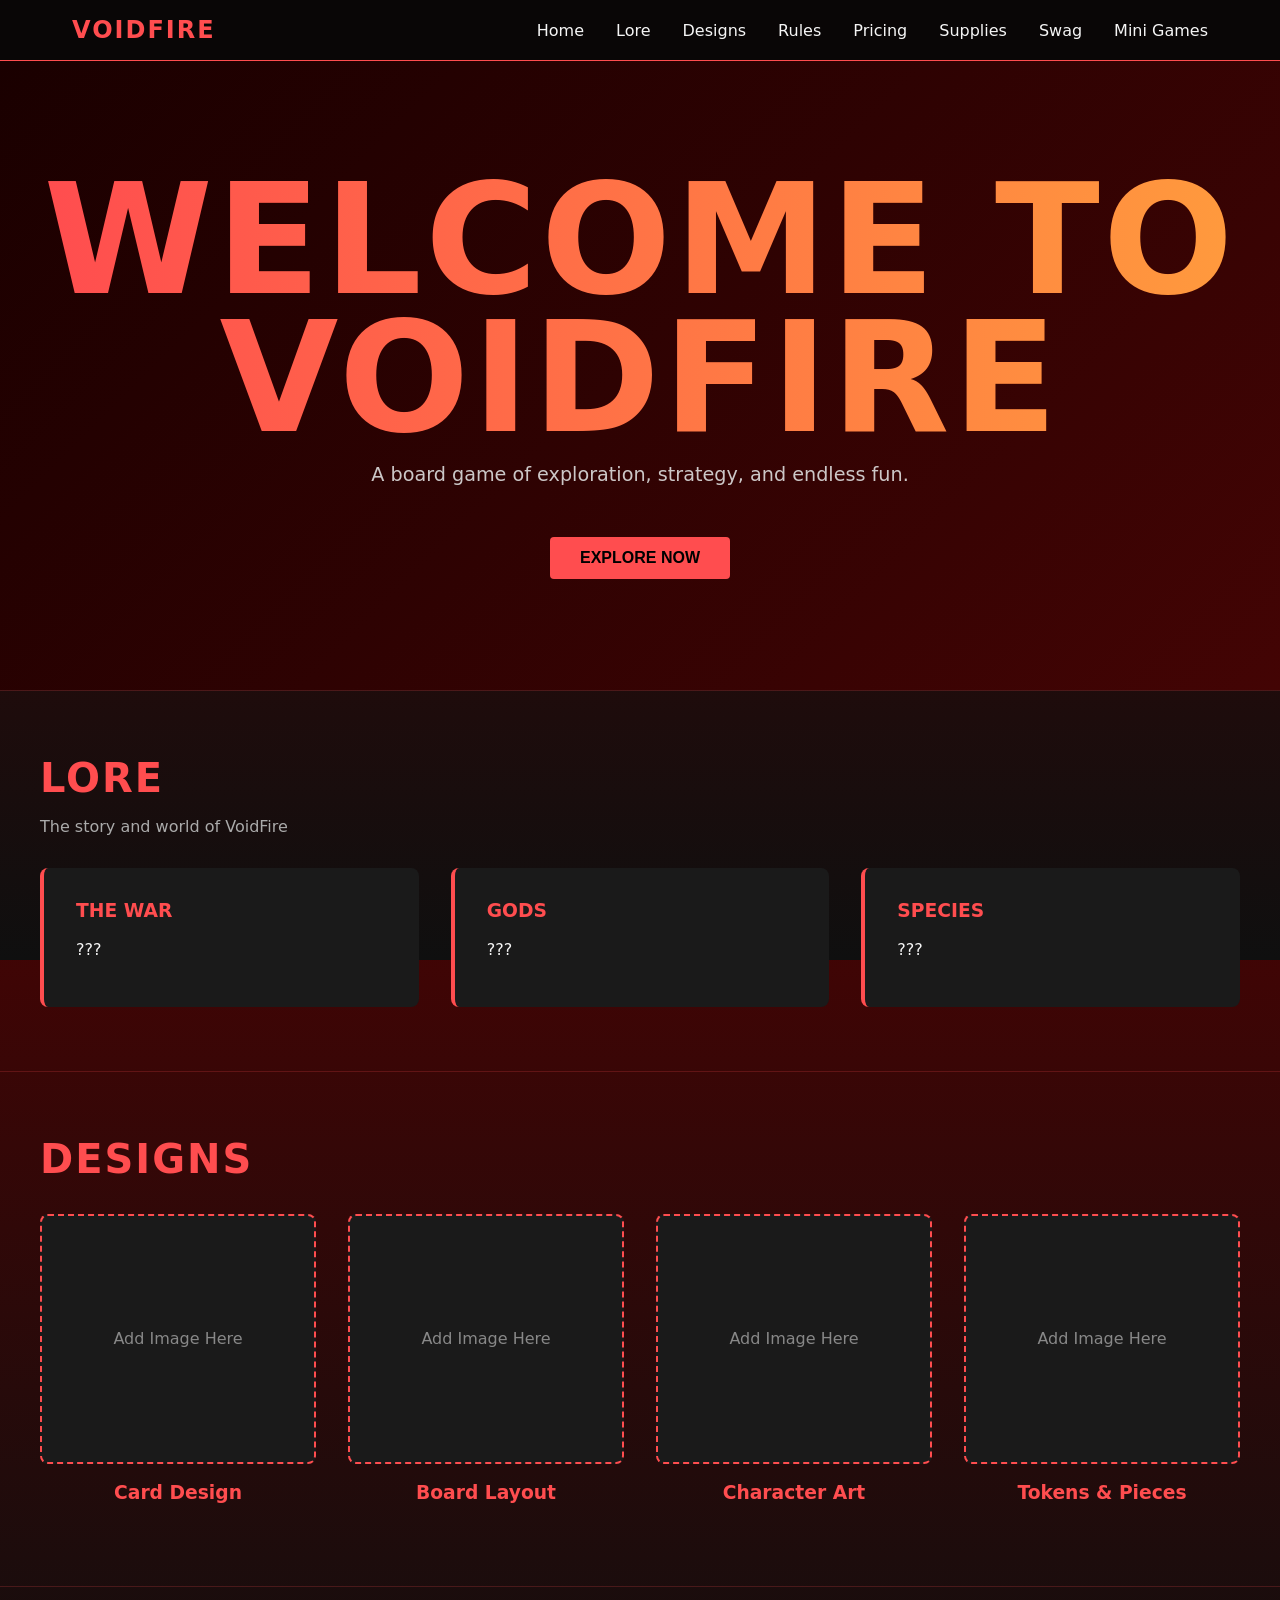
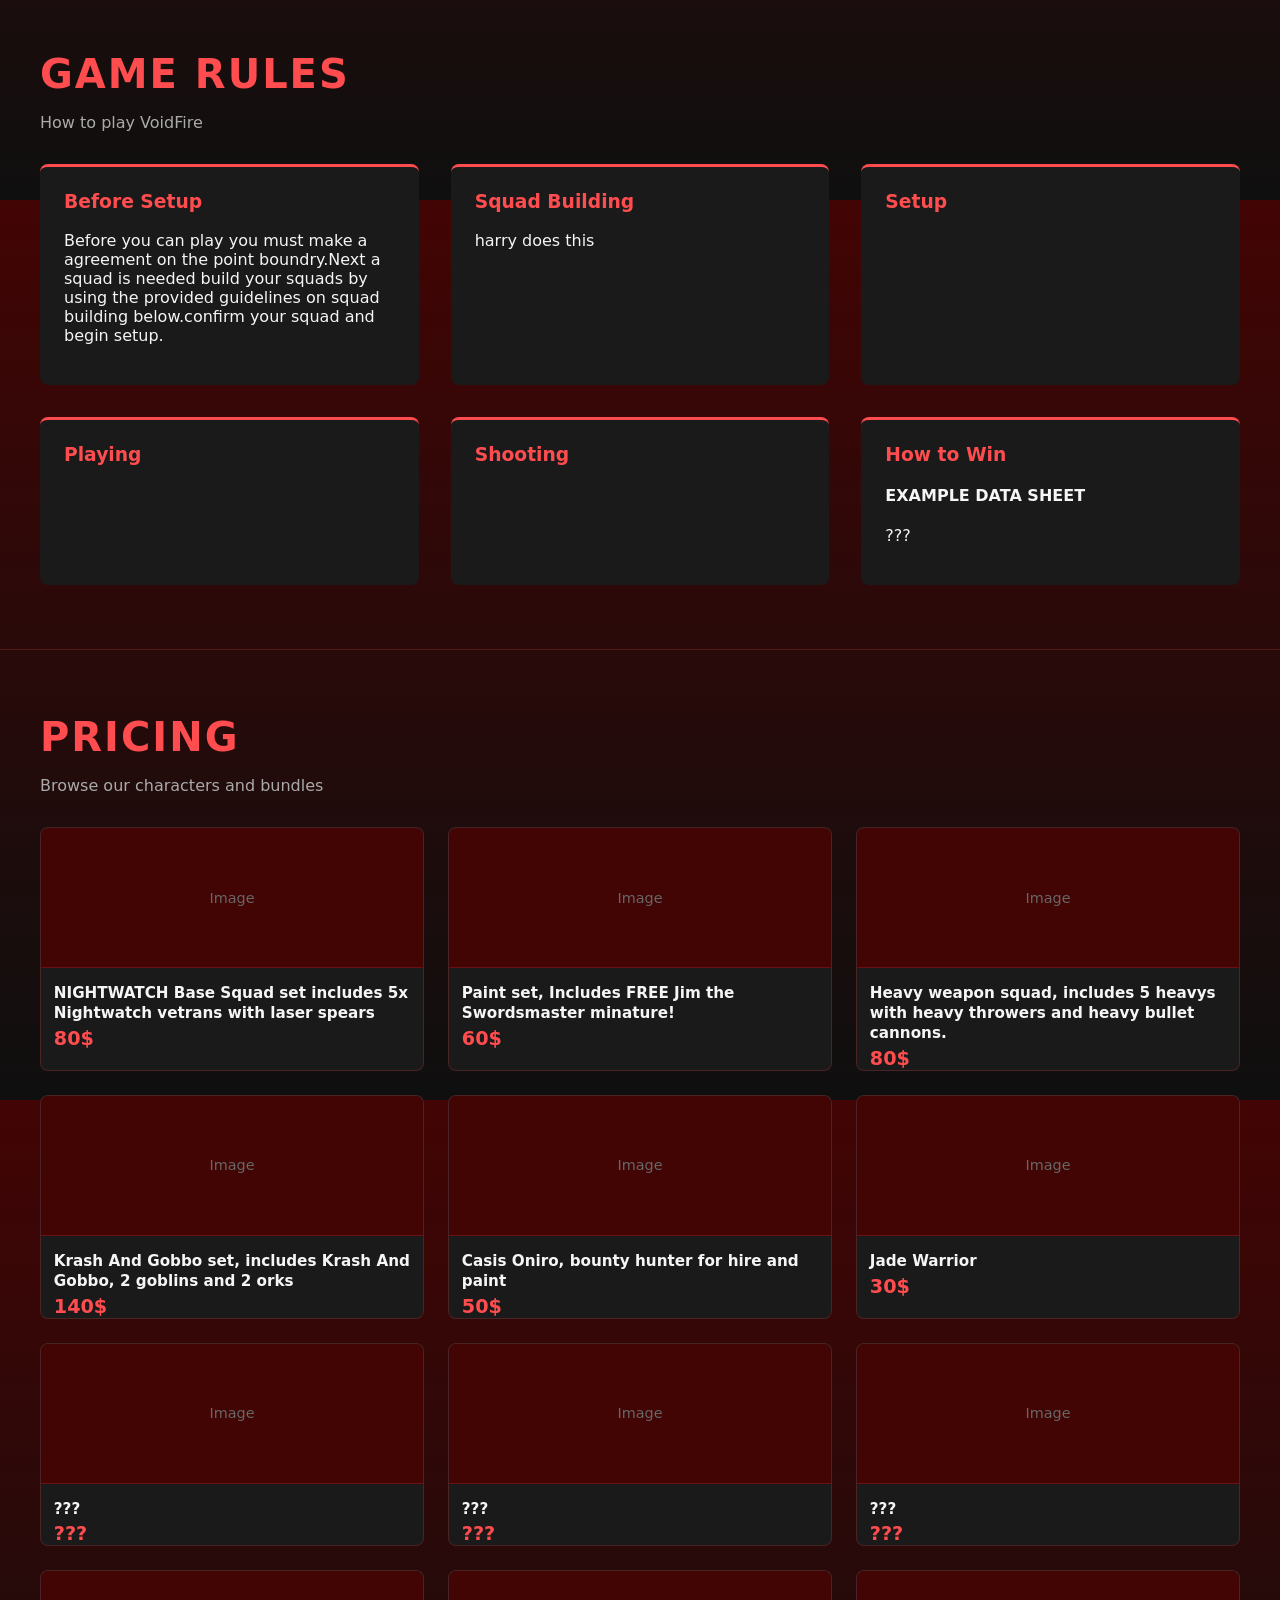
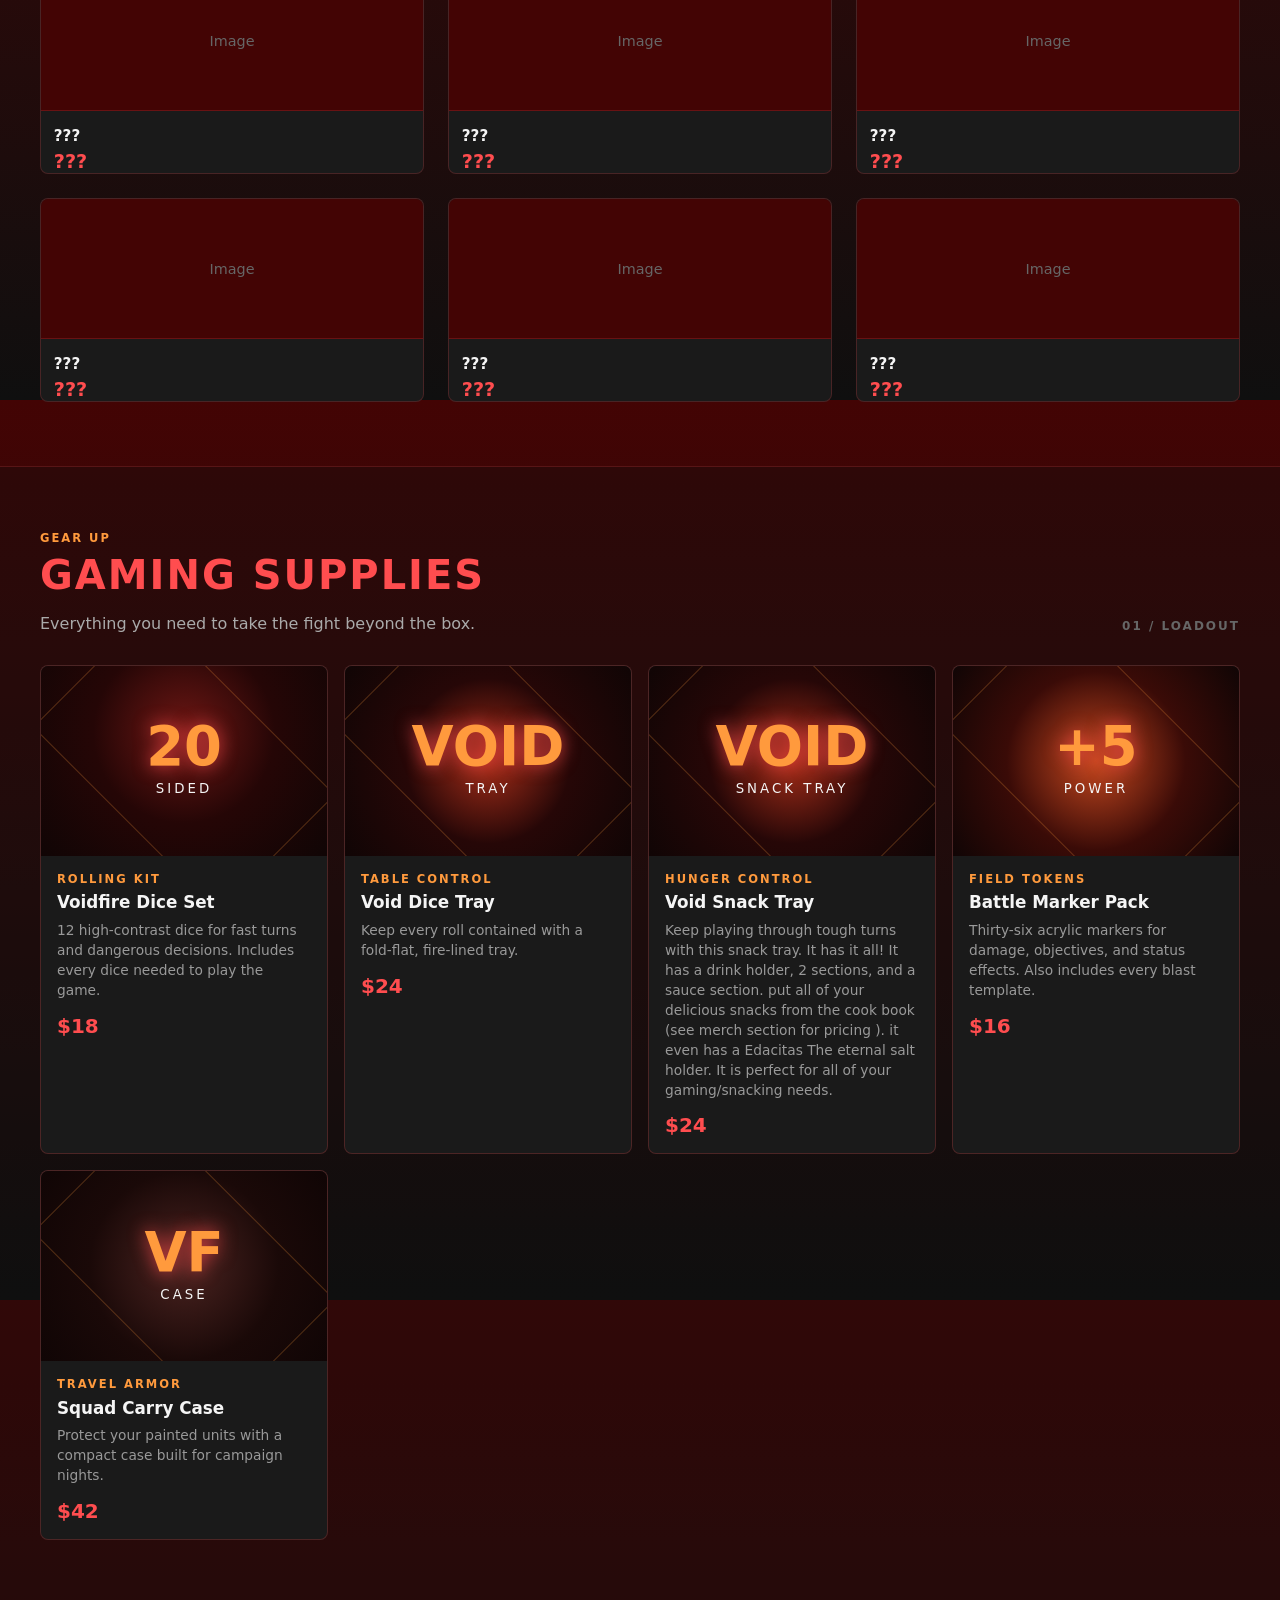
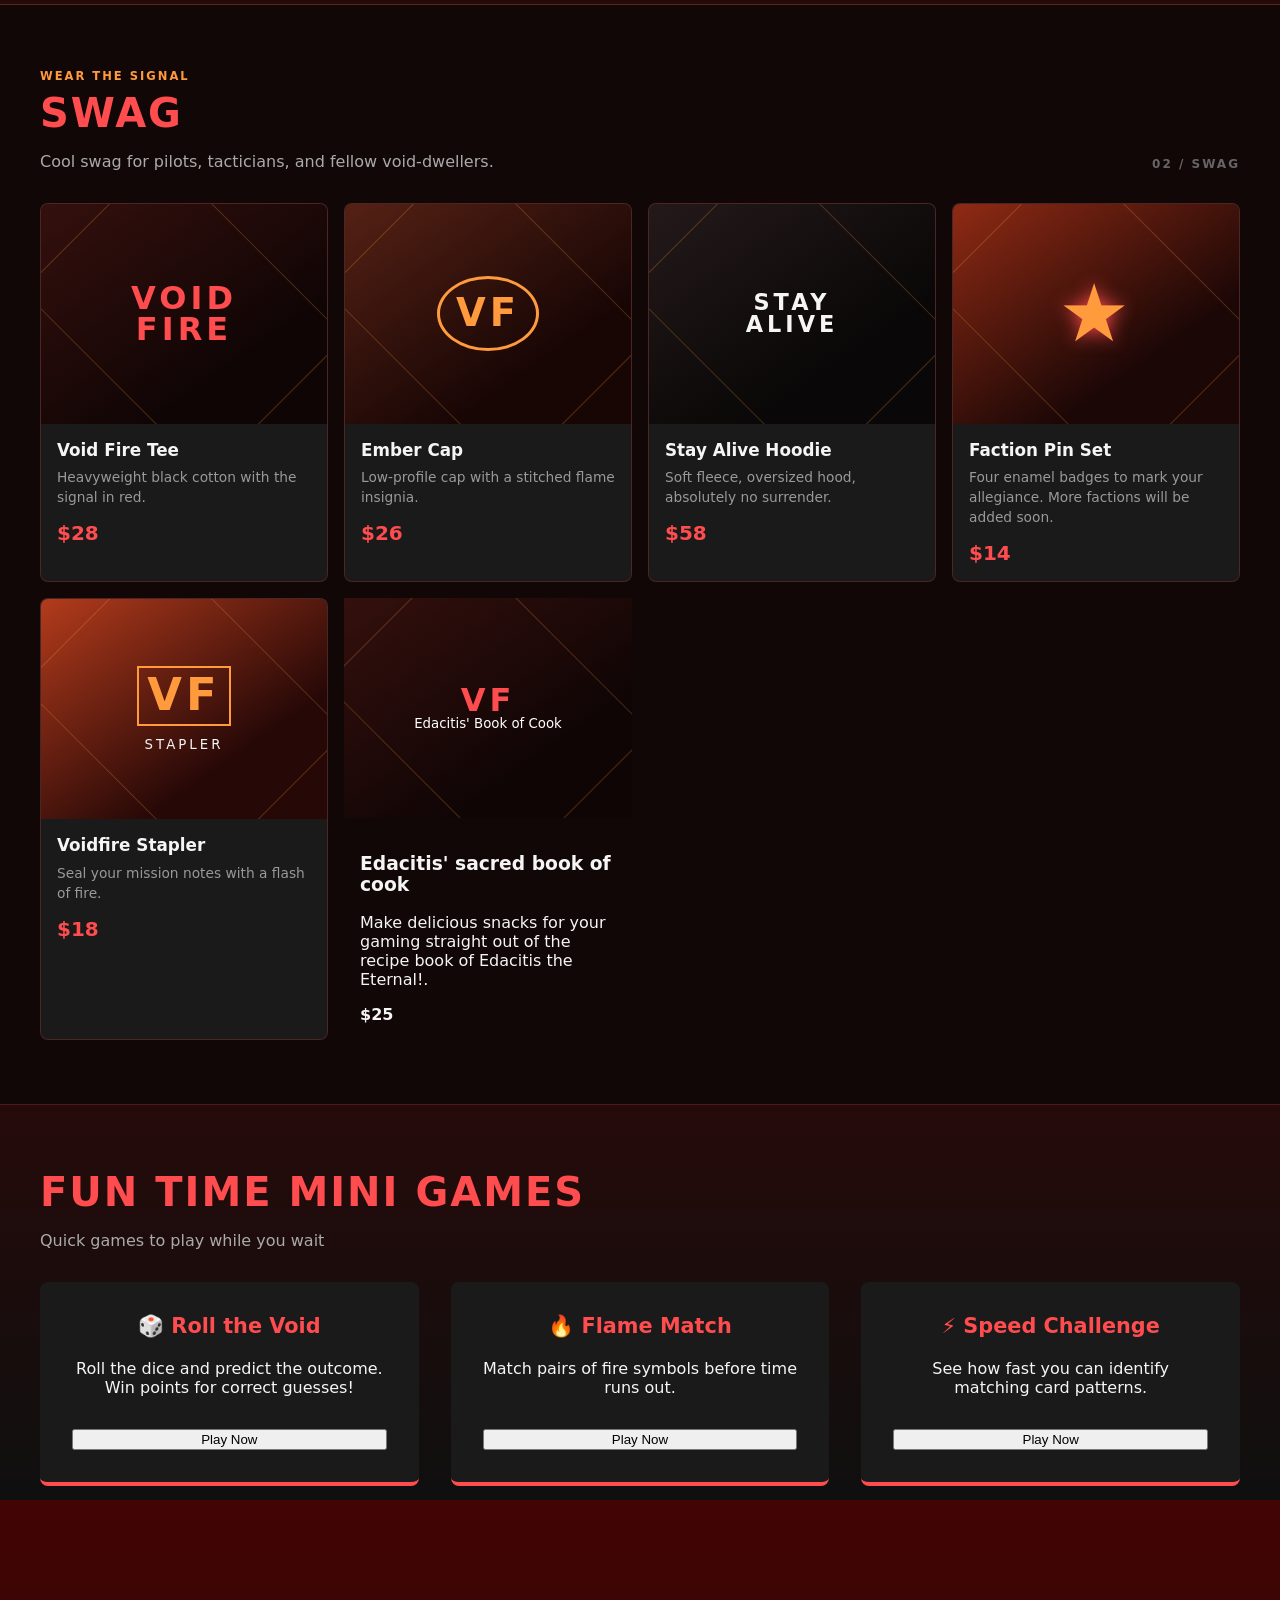
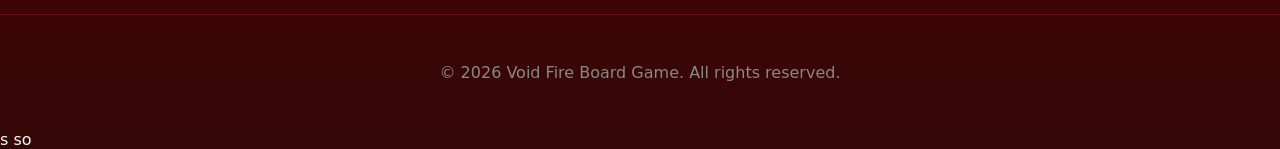
==== index.html @ 5df11075 "ORANGO TANG" ====
<!doctype html>
<html lang="en">
<head>
  <meta charset="utf-8" />
  <meta name="viewport" content="width=device-width, initial-scale=1" />
  <title>WELCOME TO VOIDFIRE</title>
  <link rel="stylesheet" href="styles.css?v=3">
  <meta http-equiv="Cache-Control" content="max-age=0, no-cache, no-store, must-revalidate">
</head>
<body>
  
<!-- Script to play instantly when the page loads -->

  <!-- NAVIGATION -->
  <nav class="navbar">
    <div class="nav-container">
      <h1 class="nav-title">VOIDFIRE</h1>
      <ul class="nav-links">
        <li><a href="#home">Home</a></li>
        <li><a href="#lore">Lore</a></li>
        <li><a href="#designs">Designs</a></li>
        <li><a href="#rules">Rules</a></li>
        <li><a href="#pricing">Pricing</a></li>
        <li><a href="#supplies">Supplies</a></li>
        <li><a href="#merchandise">Swag</a></li>
        <li><a href="#minigames">Mini Games</a></li>
      </ul>
    </div>
  </nav>

  <!-- HOME SECTION -->
  <section id="home" class="hero">
    <h1 class="giant">WELCOME TO<br>VOIDFIRE</h1>
    <p class="subtitle">A board game of exploration, strategy, and endless fun.</p>
    <button class="cta-btn">Explore Now</button>
  </section>

  <!-- LORE SECTION -->
  <section id="lore" class="section">
    <div class="container">
      <h2 class="section-title">LORE</h2>
      <p class="section-desc">The story and world of VoidFire</p>
      <div class="cards-grid">
        <div class="card">
          <h3>THE WAR</h3>
          <p>???</p>
        </div>
        <div class="card">
          <h3>GODS</h3>
          <p>???</p>
        </div>
        <div class="card">
          <h3>SPECIES</h3>
          <p>???</p>
        </div>
      </div>
    </div>
  </section>

  <!-- DESIGNS SECTION -->
  <section id="designs" class="section">
    <div class="container">
      <h2 class="section-title">DESIGNS</h2>
      <p class="section-desc"></p>
      <div class="designs-gallery">
        <div class="design-item">
          <div class="placeholder">Add Image Here</div>
          <h3>Card Design</h3>
        </div>
        <div class="design-item">
          <div class="placeholder">Add Image Here</div>
          <h3>Board Layout</h3>
        </div>
        <div class="design-item">
          <div class="placeholder">Add Image Here</div>
          <h3>Character Art</h3>
        </div>
        <div class="design-item">
          <div class="placeholder">Add Image Here</div>
          <h3>Tokens & Pieces</h3>
        </div>
      </div>
    </div>
  </section>

  <!-- GAME RULES SECTION -->
  <section id="rules" class="section">
    <div class="container">
      <h2 class="section-title">GAME RULES</h2>
      <p class="section-desc">How to play VoidFire</p>
      <div class="rules-content">
       <div class="rule-box">
          <h3>Before Setup</h3>
          <p>Before you can play you must make a agreement on the point boundry.Next a squad is needed build your squads by using the provided guidelines on squad building below.confirm your squad and begin setup.</p>
        </div>
       <div class="rule-box">
          <h3>Squad Building</h3>
          <p>harry does this </p>
        </div>
        <div class="rule-box">
          <h3>Setup</h3>
          <p></p>
        </div>
        <div class="rule-box">
          <h3>Playing</h3>
          <p></p>
        </div>
        <div class="rule-box">
          <h3>Shooting</h3>
          <p></p>
        </div>
        <div class="rule-box">
          <h3>How to Win</h3>
          <p></p>
          <h4>EXAMPLE DATA SHEET</h4>
          <p>???</p>
        </div>
      </div>
    </div>
  </section>

  <!-- PRICING SECTION -->
  <section id="pricing" class="section">
    <div class="container">
      <h2 class="section-title">PRICING</h2>
      <p class="section-desc">Browse our characters and bundles</p>
      <div class="pricing-grid-temu">
        <div class="price-item">
          <div class="price-image">Image</div>
          <h3>NIGHTWATCH Base Squad set includes 5x Nightwatch vetrans with laser spears
          </h3>
          <p class="price-tag">80$</p>
        </div>
        <div class="price-item">
          <div class="price-image">Image</div>
          <h3>Paint set, Includes FREE Jim the Swordsmaster minature!</h3>
          <p class="price-tag">60$</p>
        </div>
        <div class="price-item">
          <div class="price-image">Image</div>
          <h3>Heavy weapon squad, includes 5 heavys with heavy throwers and heavy bullet cannons.</h3>
          <p class="price-tag">80$</p>
        </div>
        <div class="price-item">
          <div class="price-image">Image</div>
          <h3>Krash And Gobbo set, includes Krash And Gobbo, 2 goblins and 2 orks </h3>
          <p class="price-tag">140$</p>
        </div>
        <div class="price-item">
          <div class="price-image">Image</div>
          <h3>Casis Oniro, bounty hunter for hire and paint</h3>
          <p class="price-tag">50$</p>
        </div>
        <div class="price-item">
          <div class="price-image">Image</div>
          <h3>Jade Warrior</h3>
          <p class="price-tag">30$</p>
        </div>
        <div class="price-item">
          <div class="price-image">Image</div>
          <h3>???</h3>
          <p class="price-tag">???</p>
        </div>
        <div class="price-item">
          <div class="price-image">Image</div>
          <h3>???</h3>
          <p class="price-tag">???</p>
        </div>
        <div class="price-item">
          <div class="price-image">Image</div>
          <h3>???</h3>
          <p class="price-tag">???</p>
        </div>
        <div class="price-item">
          <div class="price-image">Image</div>
          <h3>???</h3>
          <p class="price-tag">???</p>
        </div>
        <div class="price-item">
          <div class="price-image">Image</div>
          <h3>???</h3>
          <p class="price-tag">???</p>
        </div>
        <div class="price-item">
          <div class="price-image">Image</div>
          <h3>???</h3>
          <p class="price-tag">???</p>
        </div>
        <div class="price-item">
          <div class="price-image">Image</div>
          <h3>???</h3>
          <p class="price-tag">???</p>
        </div>
        <div class="price-item">
          <div class="price-image">Image</div>
          <h3>???</h3>
          <p class="price-tag">???</p>
        </div>
        <div class="price-item">
          <div class="price-image">Image</div>
          <h3>???</h3>
          <p class="price-tag">???</p>
        </div>
      </div>
    </div>
  </section>

  <!-- GAMING SUPPLIES SECTION -->
  <section id="supplies" class="section shop-section">
    <div class="container">
      <div class="shop-heading">
        <div>
          <p class="eyebrow">GEAR UP</p>
          <h2 class="section-title">GAMING SUPPLIES</h2>
          <p class="section-desc">Everything you need to take the fight beyond the box.</p>
        </div>
        <span class="shop-mark">01 / LOADOUT</span>
      </div>
      <div class="shop-grid">
        <article class="shop-item">
          <div class="shop-image supply-dice"><span>20</span><small>SIDED</small></div>
          <div class="shop-item-body">
            <p class="item-type">ROLLING KIT</p>
            <h3>Voidfire Dice Set</h3>
            <p>12 high-contrast dice for fast turns and dangerous decisions. Includes every dice needed to play the game.</p>
            <strong>$18</strong>
          </div>
        </article>
        <article class="shop-item">
          <div class="shop-image supply-tray"><span>VOID</span><small>TRAY</small></div>
          <div class="shop-item-body">
            <p class="item-type">TABLE CONTROL</p>
            <h3>Void Dice Tray</h3>
            <p>Keep every roll contained with a fold-flat, fire-lined tray.</p>
            <strong>$24</strong>
          </div>
        </article>
        </article>
        <article class="shop-item">
          <div class="shop-image supply-tray"><span>VOID</span><small>SNACK TRAY</small></div>
          <div class="shop-item-body">
            <p class="item-type">HUNGER CONTROL</p>
            <h3>Void Snack Tray</h3>
            <p>Keep playing through tough turns with this snack tray. It has it all! It has a drink holder, 2 sections, and a sauce section. put all of your delicious snacks from the cook book  (see merch section for pricing ). it even has a Edacitas The eternal salt holder. It is perfect for all of your gaming/snacking needs.
</p>
            <strong>$24</strong>
          </div>
        </article>
        <article class="shop-item">
          <div class="shop-image supply-tokens"><span>+5</span><small>POWER</small></div>
          <div class="shop-item-body">
            <p class="item-type">FIELD TOKENS</p>
            <h3>Battle Marker Pack</h3>
            <p>Thirty-six acrylic markers for damage, objectives, and status effects. Also includes every blast template.</p>
            <strong>$16</strong>
          </div>
        </article>
        <article class="shop-item">
          <div class="shop-image supply-case"><span>VF</span><small>CASE</small></div>
          <div class="shop-item-body">
            <p class="item-type">TRAVEL ARMOR</p>
            <h3>Squad Carry Case</h3>
            <p>Protect your painted units with a compact case built for campaign nights.</p>
            <strong>$42</strong>
          </div>
        </article>
      </div>
    </div>
  </section>

  <!-- MERCHANDISE SECTION -->
  <section id="merchandise" class="section merch-section">
    <div class="container">
      <div class="shop-heading">
        <div>
          <p class="eyebrow">WEAR THE SIGNAL</p>
          <h2 class="section-title">SWAG</h2>
          <p class="section-desc">Cool swag for pilots, tacticians, and fellow void-dwellers.</p>
        </div>
        <span class="shop-mark">02 / SWAG</span>
      </div>
      <div class="merch-grid">
        <article class="merch-item">
          <div class="merch-image merch-tee"><span>VOID<br>FIRE</span></div>
          <div class="merch-item-body"><h3>Void Fire Tee</h3><p>Heavyweight black cotton with the signal in red.</p><strong>$28</strong></div>
        </article>
        <article class="merch-item">
          <div class="merch-image merch-cap"><span>VF</span></div>
          <div class="merch-item-body"><h3>Ember Cap</h3><p>Low-profile cap with a stitched flame insignia.</p><strong>$26</strong></div>
        </article>
        <article class="merch-item">
          <div class="merch-image merch-hoodie"><span>STAY<br>ALIVE</span></div>
          <div class="merch-item-body"><h3>Stay Alive Hoodie</h3><p>Soft fleece, oversized hood, absolutely no surrender.</p><strong>$58</strong></div>
        </article>
        <article class="merch-item">
          <div class="merch-image merch-pin"><span>★</span></div>
          <div class="merch-item-body"><h3>Faction Pin Set</h3><p>Four enamel badges to mark your allegiance. More factions will be added soon.</p><strong>$14</strong></div>
        </article>
        <article class="merch-item">
          <div class="merch-image merch-stapler"><span>VF</span><small>STAPLER</small></div>
          <div class="merch-item-body"><h3>Voidfire Stapler</h3><p>Seal your mission notes with a flash of fire.</p><strong>$18</strong></div>
        </article>
        
        <article class="Edacitis-Book_of_Cook">
          <div class="merch-image merch-Book_of_Cook"><span>VF</span><small>Edacitis' Book of Cook</small></div>
          <div class="merch-item-body"><h3>Edacitis' sacred book of cook</h3><p>Make delicious snacks for your gaming straight out of the recipe book of Edacitis the Eternal!.</p><strong>$25</strong></div>
        </article>

          


          
          
          
  </section>

  <!-- MINI GAMES SECTION -->
  <section id="minigames" class="section">
    <div class="container">
      <h2 class="section-title">FUN TIME MINI GAMES</h2>
      <p class="section-desc">Quick games to play while you wait</p>
      <div class="minigames-grid">
        <div class="minigame">
          <h3>🎲 Roll the Void</h3>
          <p>Roll the dice and predict the outcome. Win points for correct guesses!</p>
          <button class="btn" onclick="playMiniGame()">Play Now</button>
        </div>
        <div class="minigame">
          <h3>🔥 Flame Match</h3>
          <p>Match pairs of fire symbols before time runs out.</p>
          <button class="btn" onclick="playMiniGame()">Play Now</button>
        </div>
        <div class="minigame">
          <h3>⚡ Speed Challenge</h3>
          <p>See how fast you can identify matching card patterns.</p>
          <button class="btn" onclick="playMiniGame()">Play Now</button>
        </div>
      </div>
    </div>
  </section>

  <!-- FOOTER -->
  <footer class="footer">
    <p>&copy; 2026 Void Fire Board Game. All rights reserved.</p>
  </footer>

  <script>
    function playMiniGame() {
      alert("Mini game coming soon! 🎮");
    }
  </script>
</body>
</html>
s so
---- styles.css ----
:root{
  --bg:#430404;
  --accent:#ff4d4f;
  --text:#f5f5f5;
  --dark:#0f0f0f;
  --card-bg:#1a1a1a;
}
*{box-sizing:border-box}
html,body{height:100%;margin:0;font-family:Inter, system-ui, -apple-system, "Segoe UI", Roboto, "Helvetica Neue", Arial, sans-serif;background:linear-gradient(180deg,var(--bg) 0%,var(--dark) 100%);color:var(--text);scroll-behavior:smooth}

/* NAVBAR */
.navbar{position:fixed;top:0;width:100%;background:rgba(7,7,7,0.95);backdrop-filter:blur(10px);z-index:1000;border-bottom:1px solid var(--accent)}
.nav-container{max-width:1200px;margin:0 auto;padding:1rem 2rem;display:flex;justify-content:space-between;align-items:center}
.nav-title{margin:0;font-size:1.5rem;color:var(--accent);text-transform:uppercase;letter-spacing:2px}
.nav-links{list-style:none;margin:0;padding:0;display:flex;gap:2rem}
.nav-links a{color:var(--text);text-decoration:none;font-weight:500;transition:color 0.3s}
.nav-links a:hover{color:var(--accent)}

/* HERO */
.hero{margin-top:60px;display:flex;flex-direction:column;align-items:center;justify-content:center;height:70vh;text-align:center;padding:2rem;background:linear-gradient(135deg,#1a0000 0%,var(--bg) 100%)}
.giant{font-weight:10000;letter-spacing:0.02em;margin:0;color:transparent;background:linear-gradient(90deg,var(--accent),#ff9a3d);-webkit-background-clip:text;background-clip:text;font-size:clamp(48px,12vw,160px);line-height:0.9;text-transform:uppercase}
.subtitle{margin-top:1rem;color:#ddd;opacity:0.9;font-size:1.2rem}
.cta-btn{margin-top:2rem;padding:12px 30px;background:var(--accent);color:#000;border:none;font-weight:700;border-radius:4px;cursor:pointer;font-size:1rem;transition:all 0.3s;text-transform:uppercase}
.cta-btn:hover{transform:scale(1.05);box-shadow:0 0 20px var(--accent)}

/* SECTIONS */
.section{padding:4rem 2rem;border-top:1px solid rgba(255,77,79,0.2)}
.container{max-width:1200px;margin:0 auto}
.section-title{font-size:2.5rem;text-transform:uppercase;letter-spacing:2px;margin:0 0 0.5rem 0;color:var(--accent)}
.section-desc{color:#aaa;font-size:1rem;margin-bottom:2rem}

/* CARDS GRID */
.cards-grid{display:grid;grid-template-columns:repeat(auto-fit,minmax(300px,1fr));gap:2rem;margin-top:2rem}
.card{background:var(--card-bg);padding:2rem;border-radius:8px;border-left:4px solid var(--accent);transition:all 0.3s}
.card:hover{transform:translateY(-5px);box-shadow:0 10px 30px rgba(255,77,79,0.1)}
.card h3{color:var(--accent);margin-top:0}

/* DESIGNS GALLERY */
.designs-gallery{display:grid;grid-template-columns:repeat(auto-fit,minmax(250px,1fr));gap:2rem;margin-top:2rem}
.design-item{text-align:center}
.placeholder{background:var(--card-bg);border:2px dashed var(--accent);border-radius:8px;height:250px;display:flex;align-items:center;justify-content:center;color:#888;font-weight:500;margin-bottom:1rem}
.design-item h3{color:var(--accent)}

/* RULES */
.rules-content{display:grid;grid-template-columns:repeat(auto-fit,minmax(280px,1fr));gap:2rem;margin-top:2rem}
.rule-box{background:var(--card-bg);padding:1.5rem;border-radius:8px;border-top:3px solid var(--accent)}
.rule-box h3{color:var(--accent);margin-top:0}

/* PRICING */
.pricing-grid-temu{display:grid;grid-template-columns:repeat(3,1fr);gap:1.5rem;margin-top:2rem}
.price-item{background:var(--card-bg);border-radius:8px;overflow:hidden;transition:all 0.3s;border:1px solid rgba(255,77,79,0.2);cursor:pointer}
.price-item:hover{transform:translateY(-5px);border-color:var(--accent);box-shadow:0 8px 20px rgba(255,77,79,0.1)}
.price-image{background:var(--bg);border-bottom:1px solid rgba(255,77,79,0.2);height:140px;display:flex;align-items:center;justify-content:center;color:#666;font-weight:500;font-size:0.9rem}
.price-item h3{margin:1rem 0.8rem 0.2rem 0.8rem;font-size:0.95rem;color:var(--text);line-height:1.3;word-break:break-word}
.price-tag{margin:0.2rem 0.8rem 0.8rem 0.8rem;font-size:1.2rem;font-weight:900;color:var(--accent);margin-bottom:0}

/* SHOP */
.shop-section{background:rgba(15,15,15,0.35)}
.shop-heading{display:flex;justify-content:space-between;align-items:end;gap:2rem;margin-bottom:2rem}
.shop-heading .section-desc{margin-bottom:0}
.eyebrow,.item-type{color:#ff9a3d;font-size:0.72rem;font-weight:800;letter-spacing:2px;margin:0 0 0.4rem}
.shop-mark{color:#666;font-size:0.75rem;font-weight:700;letter-spacing:2px;white-space:nowrap}
.shop-grid,.merch-grid{display:grid;grid-template-columns:repeat(4,1fr);gap:1rem}
.shop-item,.merch-item{background:var(--card-bg);border:1px solid rgba(255,77,79,0.22);border-radius:8px;overflow:hidden;transition:transform 0.3s,border-color 0.3s,box-shadow 0.3s}
.shop-item:hover,.merch-item:hover{transform:translateY(-6px);border-color:var(--accent);box-shadow:0 12px 25px rgba(255,77,79,0.14)}
.shop-image,.merch-image{height:190px;display:flex;flex-direction:column;align-items:center;justify-content:center;background:radial-gradient(circle at 50% 35%,#6e1714 0%,#250606 48%,#100505 100%);color:#fff;position:relative;overflow:hidden}
.shop-image:after,.merch-image:after{content:"";position:absolute;inset:12px;border:1px solid rgba(255,154,61,0.25);transform:rotate(45deg);pointer-events:none}
.shop-image span{font-size:3.4rem;font-weight:900;line-height:0.8;color:#ff9a3d;text-shadow:0 0 18px rgba(255,77,79,0.8)}
.shop-image small{margin-top:0.8rem;letter-spacing:3px;color:#f5f5f5}
.supply-tray{background:radial-gradient(circle at center,#a52d19 0%,#260707 48%,#100505 100%)}
.supply-tokens{background:radial-gradient(circle at center,#c4471f 0%,#3a0b07 52%,#100505 100%)}
.supply-case{background:radial-gradient(circle at center,#4b2320 0%,#1a0908 55%,#100505 100%)}
.shop-item-body,.merch-item-body{padding:1rem}
.shop-item h3,.merch-item h3{margin:0;color:var(--text);font-size:1.05rem}
.shop-item p:not(.item-type),.merch-item p{color:#999;font-size:0.86rem;line-height:1.45;min-height:2.5rem;margin:0.55rem 0 0.8rem}
.shop-item strong,.merch-item strong{color:var(--accent);font-size:1.25rem}
.merch-section{background:#120707;border-top-color:rgba(255,154,61,0.25)}
.merch-image{height:220px;background:linear-gradient(145deg,#34100d,#100505 70%)}
.merch-image span{font-weight:900;letter-spacing:4px;color:#ff4d4f;text-align:center;font-size:2rem;line-height:0.95;z-index:1}
.merch-cap{background:linear-gradient(145deg,#552114,#180605 70%)}
.merch-cap span{border:3px solid #ff9a3d;border-radius:50%;padding:1rem;color:#ff9a3d;font-size:2.4rem}
.merch-hoodie{background:linear-gradient(145deg,#24191a,#090707 70%)}
.merch-hoodie span{color:#f5f5f5;font-size:1.4rem}
.merch-pin{background:linear-gradient(145deg,#8f2a14,#1b0706 70%)}
.merch-pin span{font-size:5rem;color:#ff9a3d;text-shadow:0 0 18px #ff4d4f}
.merch-stapler{background:linear-gradient(145deg,#b33b1c,#260807 70%)}
.merch-stapler span{font-size:2.8rem;color:#ff9a3d;border:2px solid #ff9a3d;padding:0.35rem 0.55rem;line-height:1}
.merch-stapler small{margin-top:0.7rem;color:#f5f5f5;letter-spacing:3px;z-index:1}

/* MINI GAMES */
.minigames-grid{display:grid;grid-template-columns:repeat(auto-fit,minmax(300px,1fr));gap:2rem;margin-top:2rem}
.minigame{background:var(--card-bg);padding:2rem;border-radius:8px;text-align:center;border-bottom:4px solid var(--accent)}
.minigame h3{color:var(--accent);font-size:1.3rem;margin-top:0}
.minigame .btn{width:100%;margin-top:1rem}

/* FOOTER */
.footer{text-align:center;padding:2rem;border-top:1px solid rgba(255,77,79,0.2);color:#888;margin-top:4rem}

@media (max-width:768px){
  .nav-links{flex-direction:column;gap:0.5rem;font-size:0.9rem}
  .nav-links a{display:block;padding:0.5rem}
  .giant{font-size:clamp(36px,18vw,72px)}
  .cards-grid,.designs-gallery,.rules-content,.minigames-grid{grid-template-columns:1fr}
  .shop-grid,.merch-grid{grid-template-columns:repeat(2,1fr)}
  .shop-heading{align-items:start;flex-direction:column;gap:0.5rem}
  .pricing-grid-temu{grid-template-columns:repeat(2,1fr)}
}
@media (max-width:480px){
  .pricing-grid-temu,.shop-grid,.merch-grid{grid-template-columns:1fr}
}
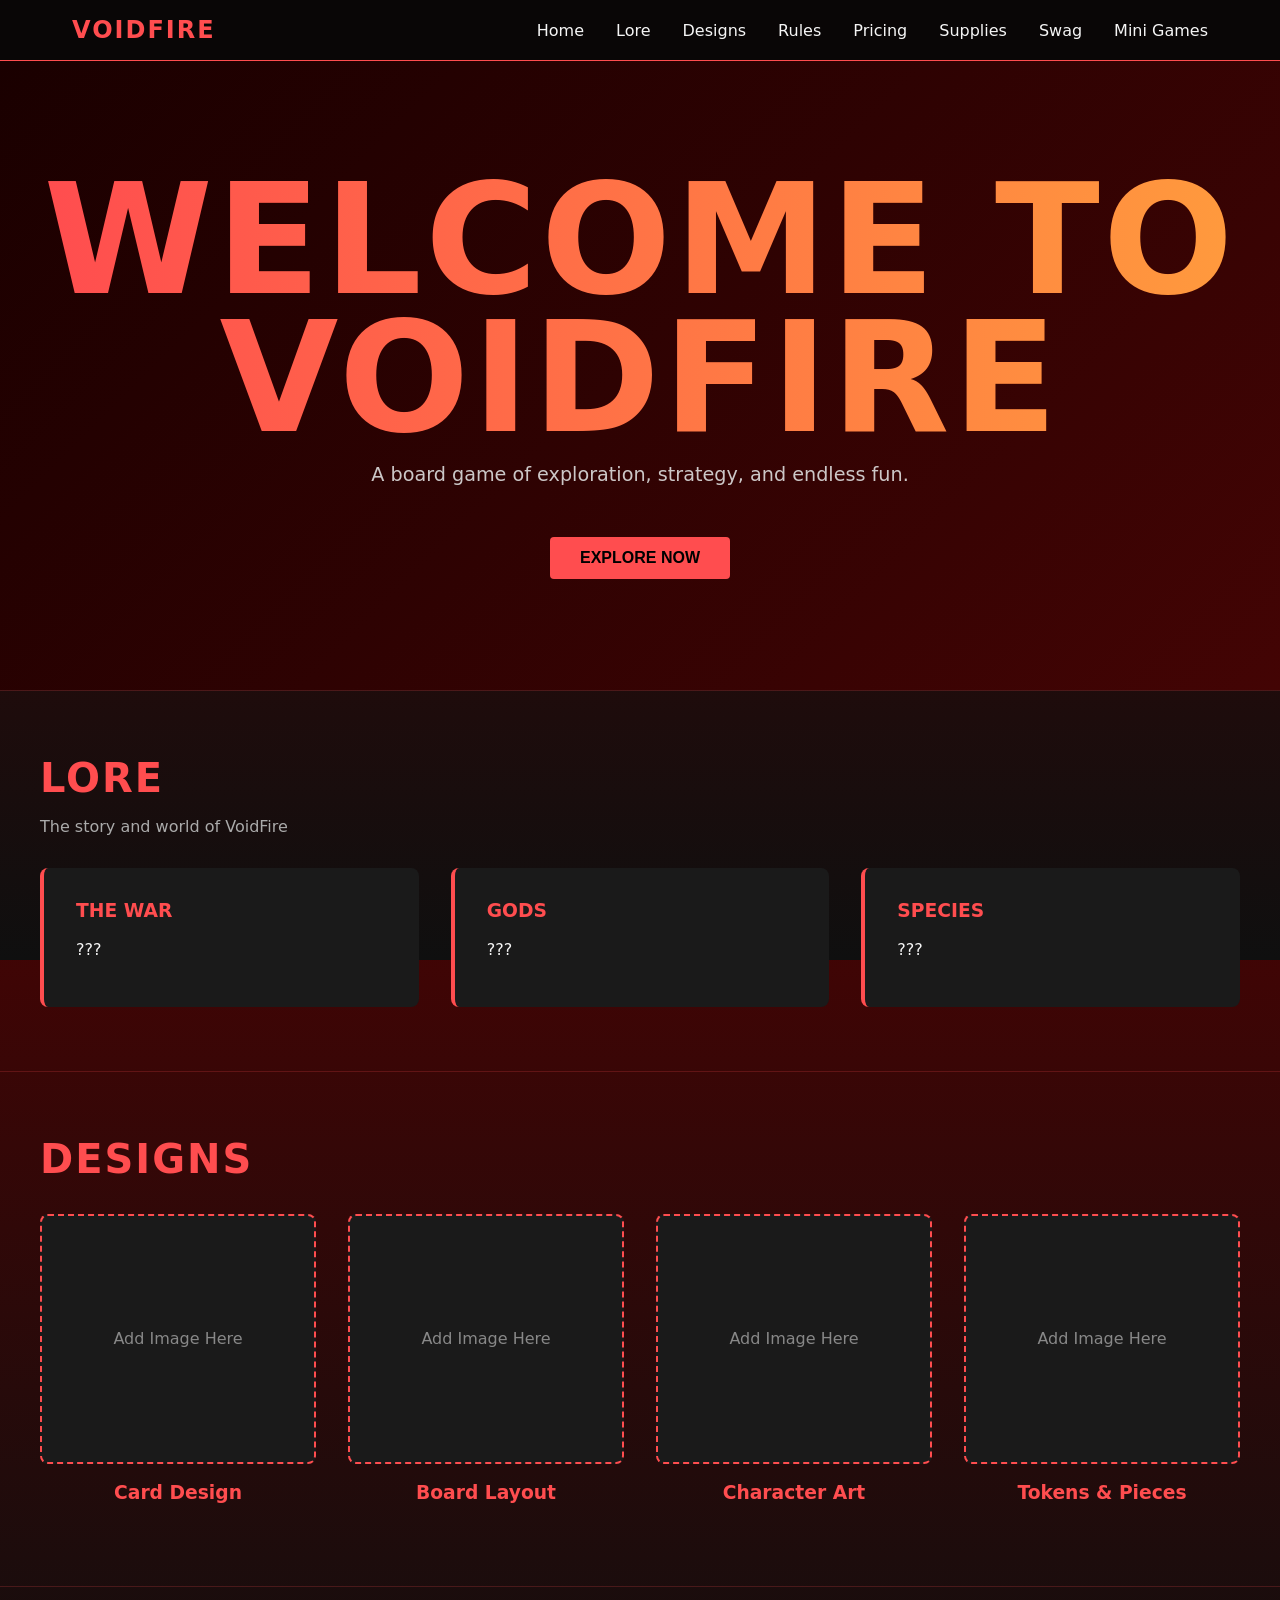
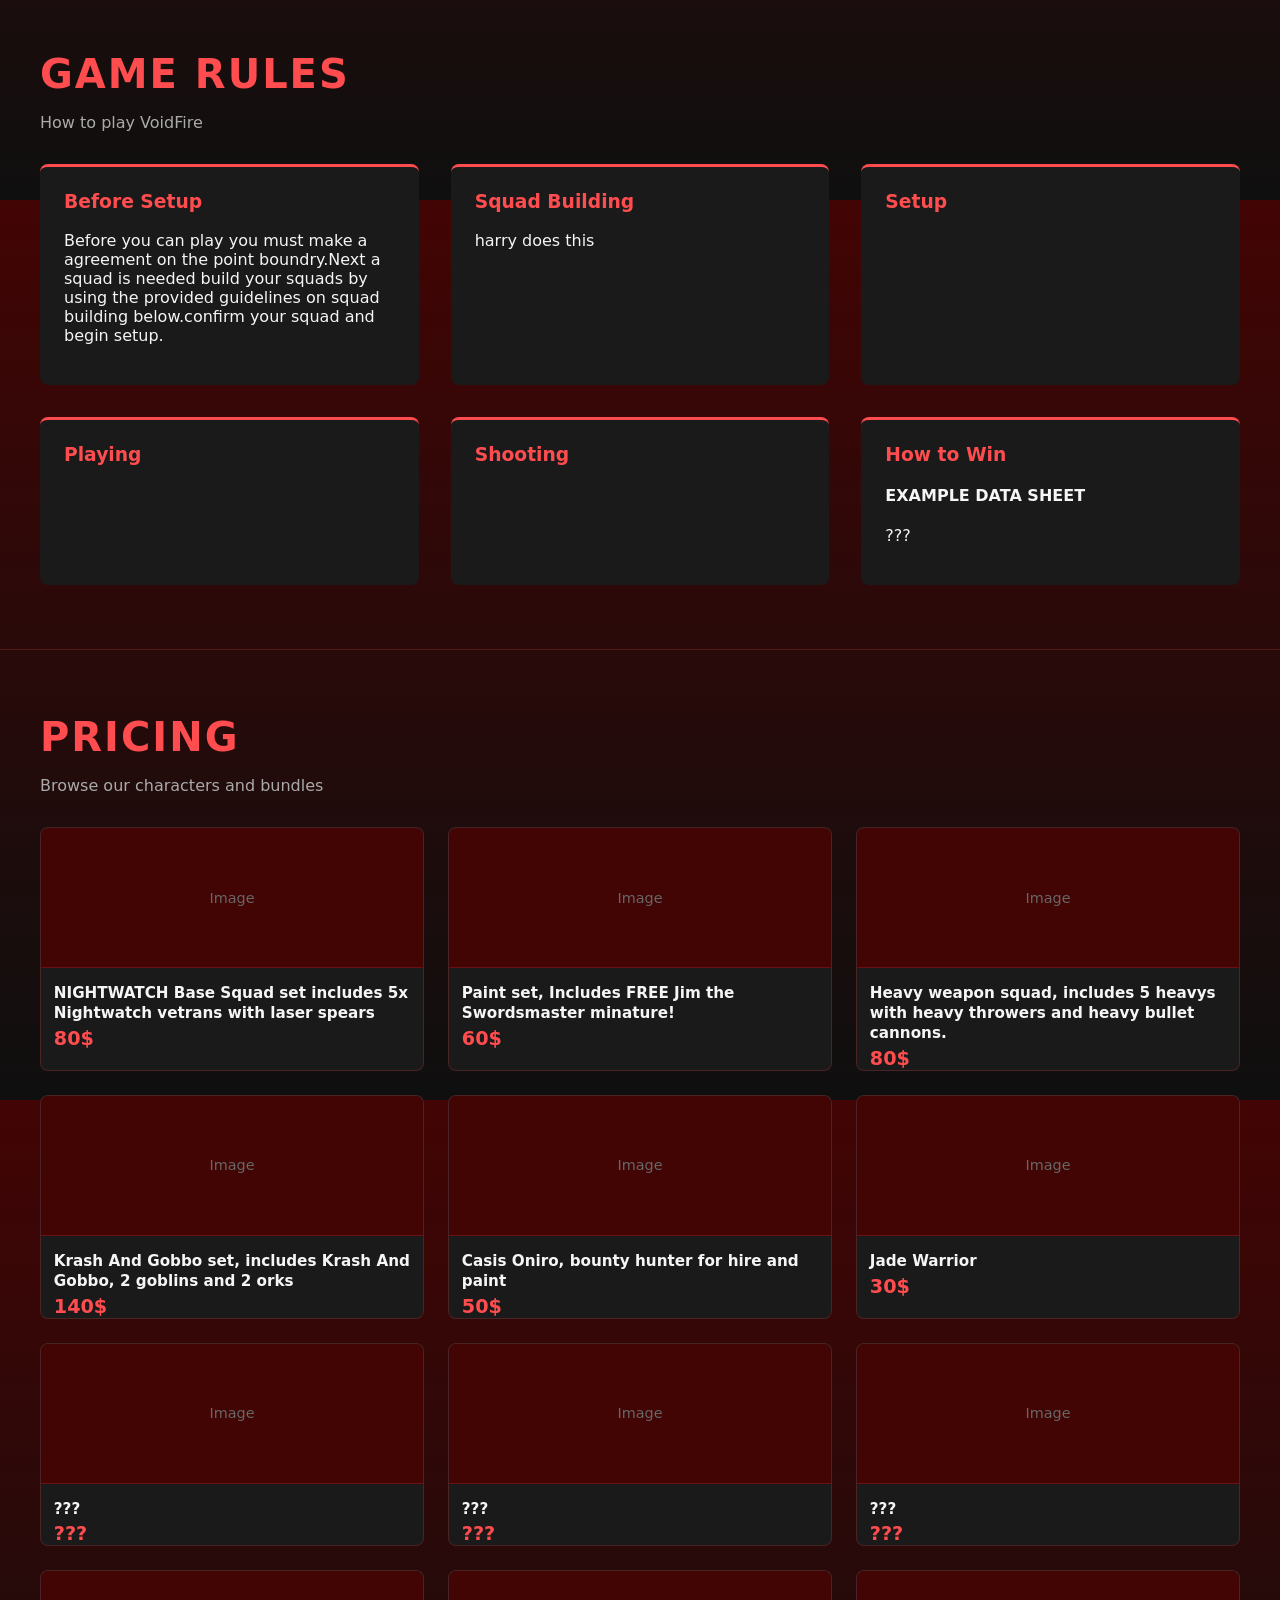
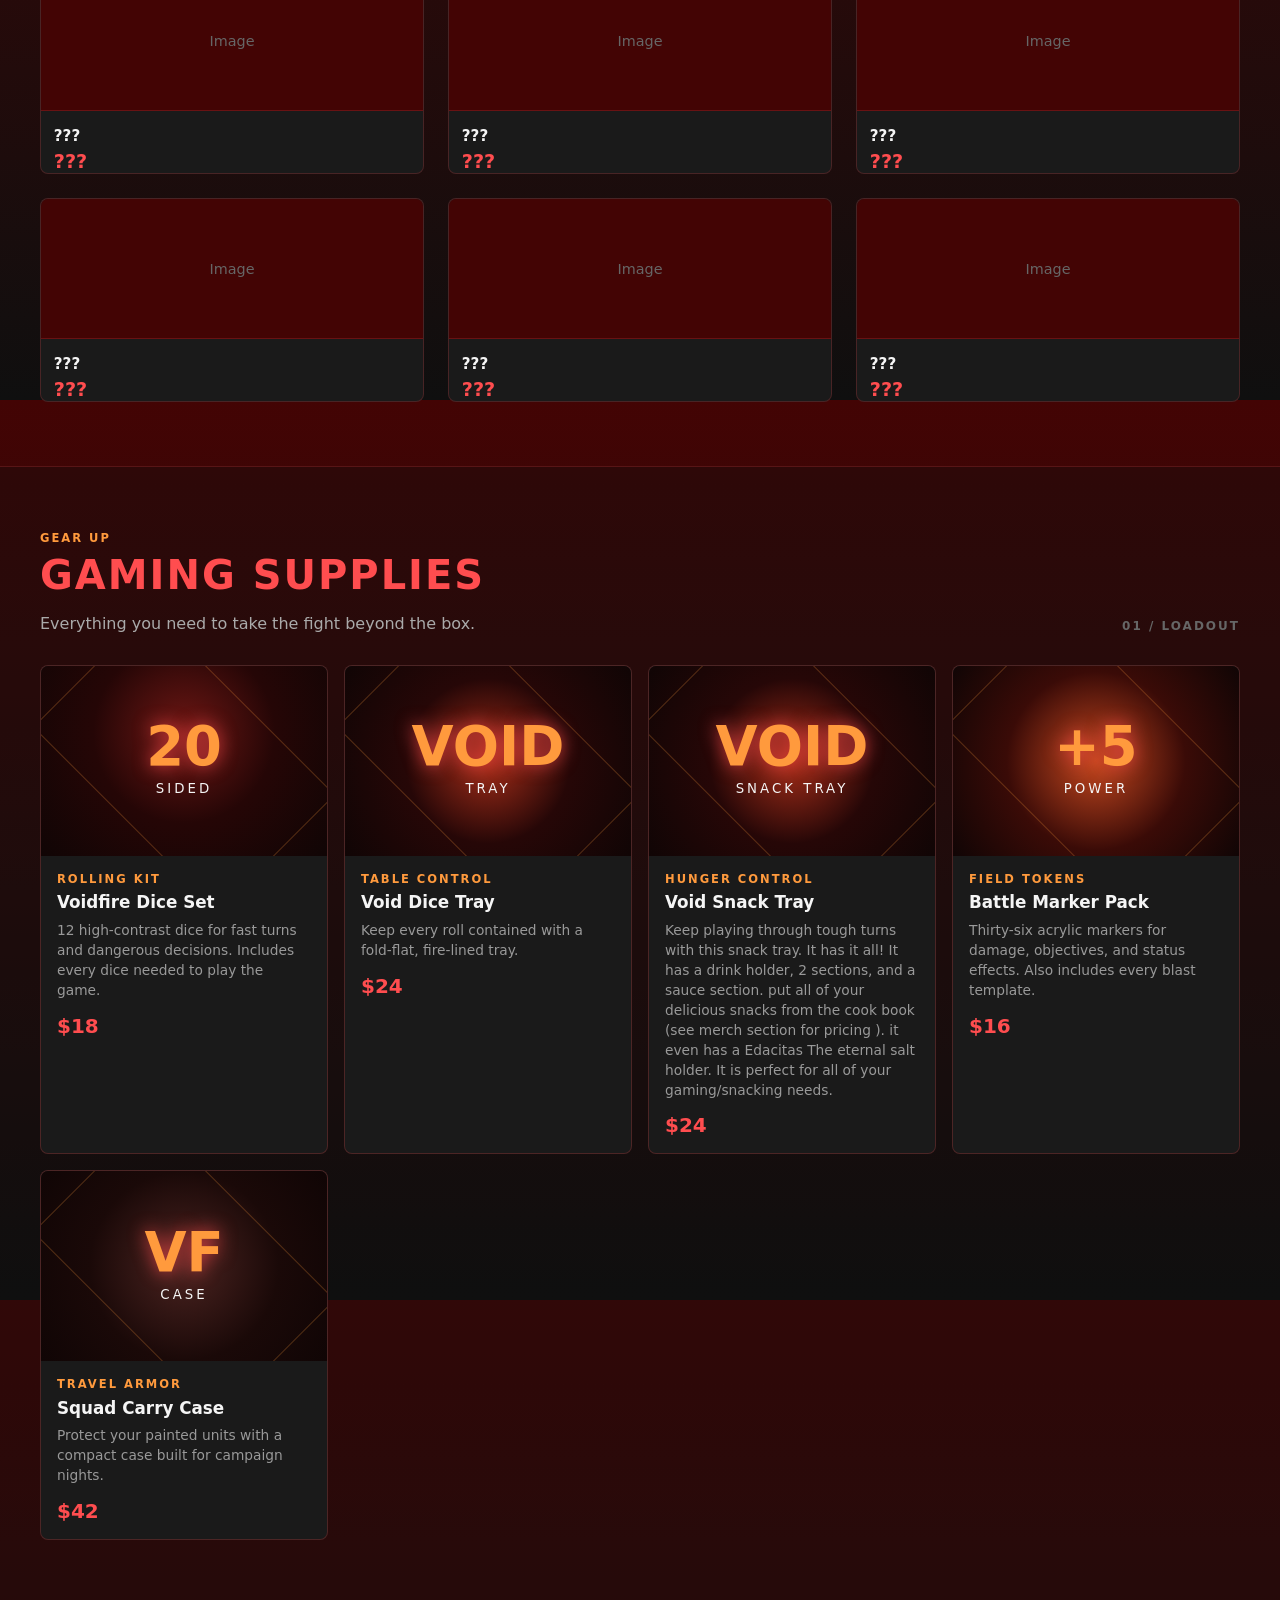
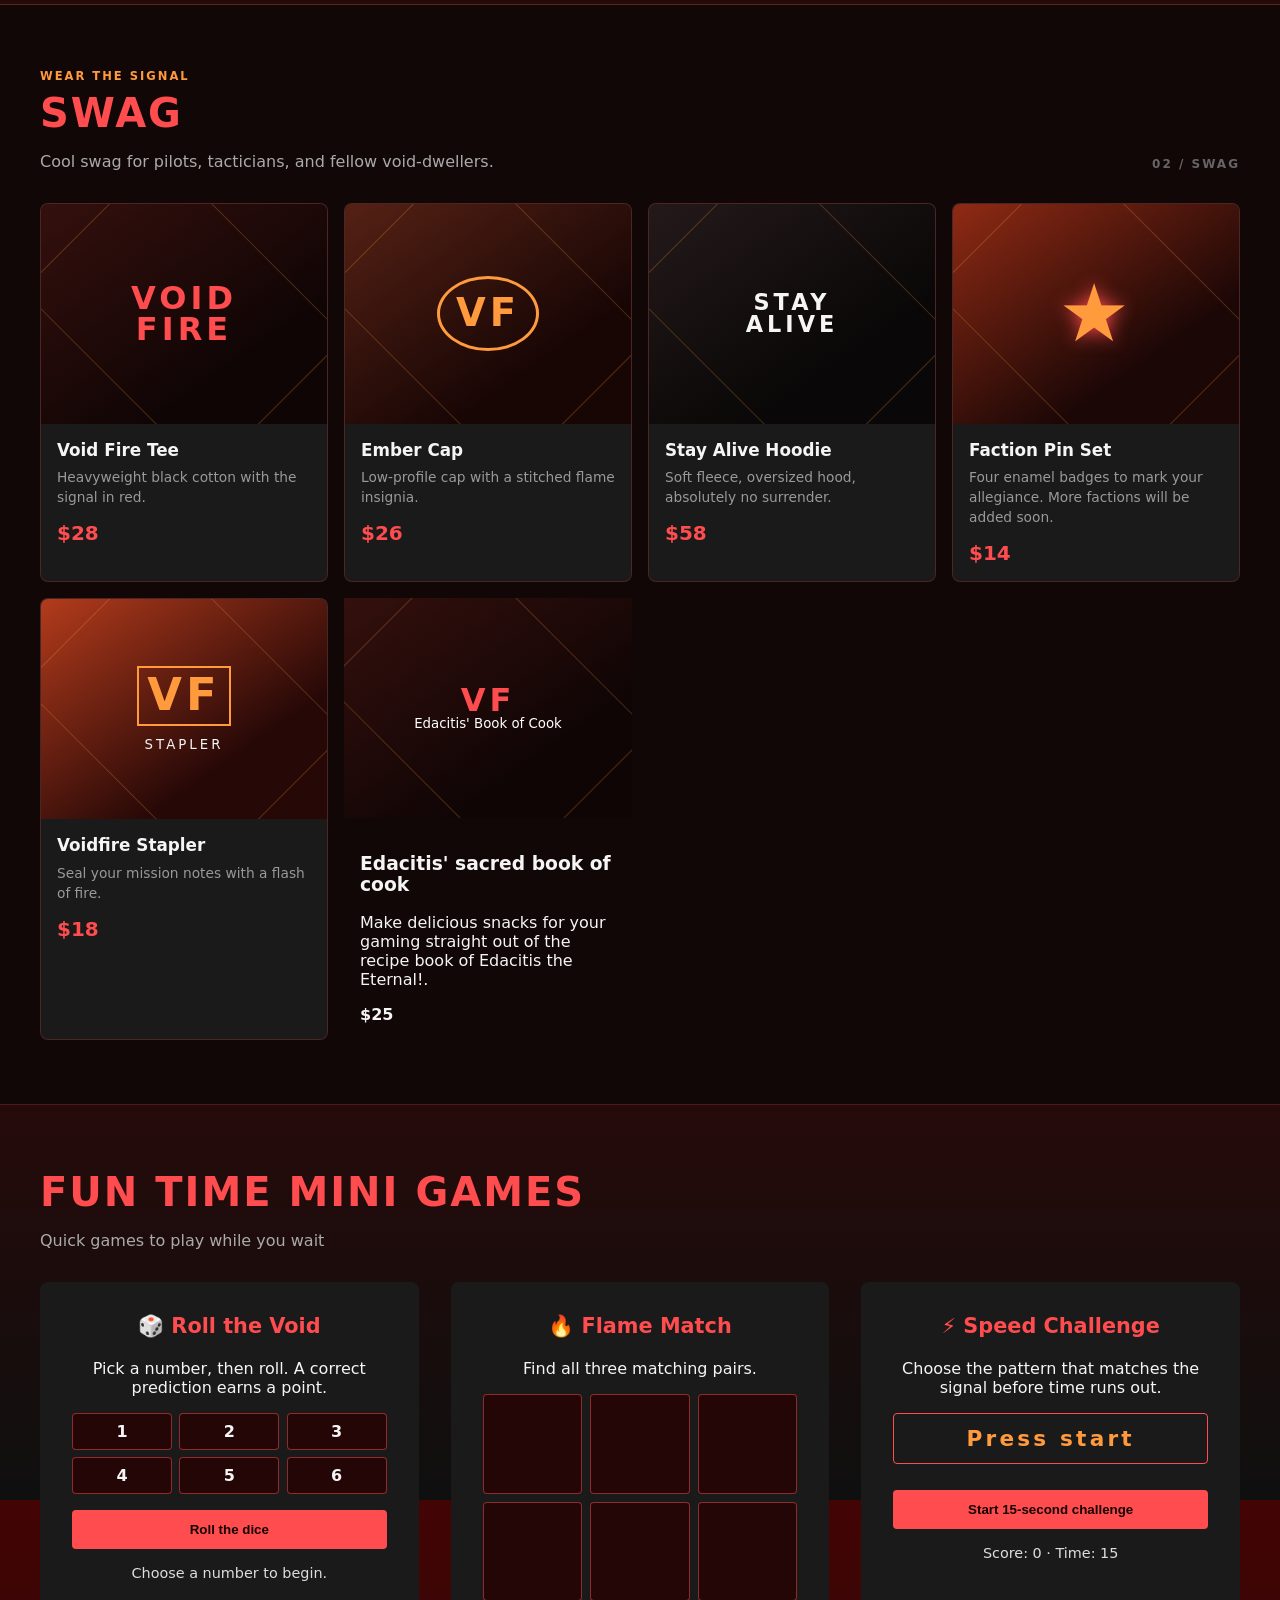
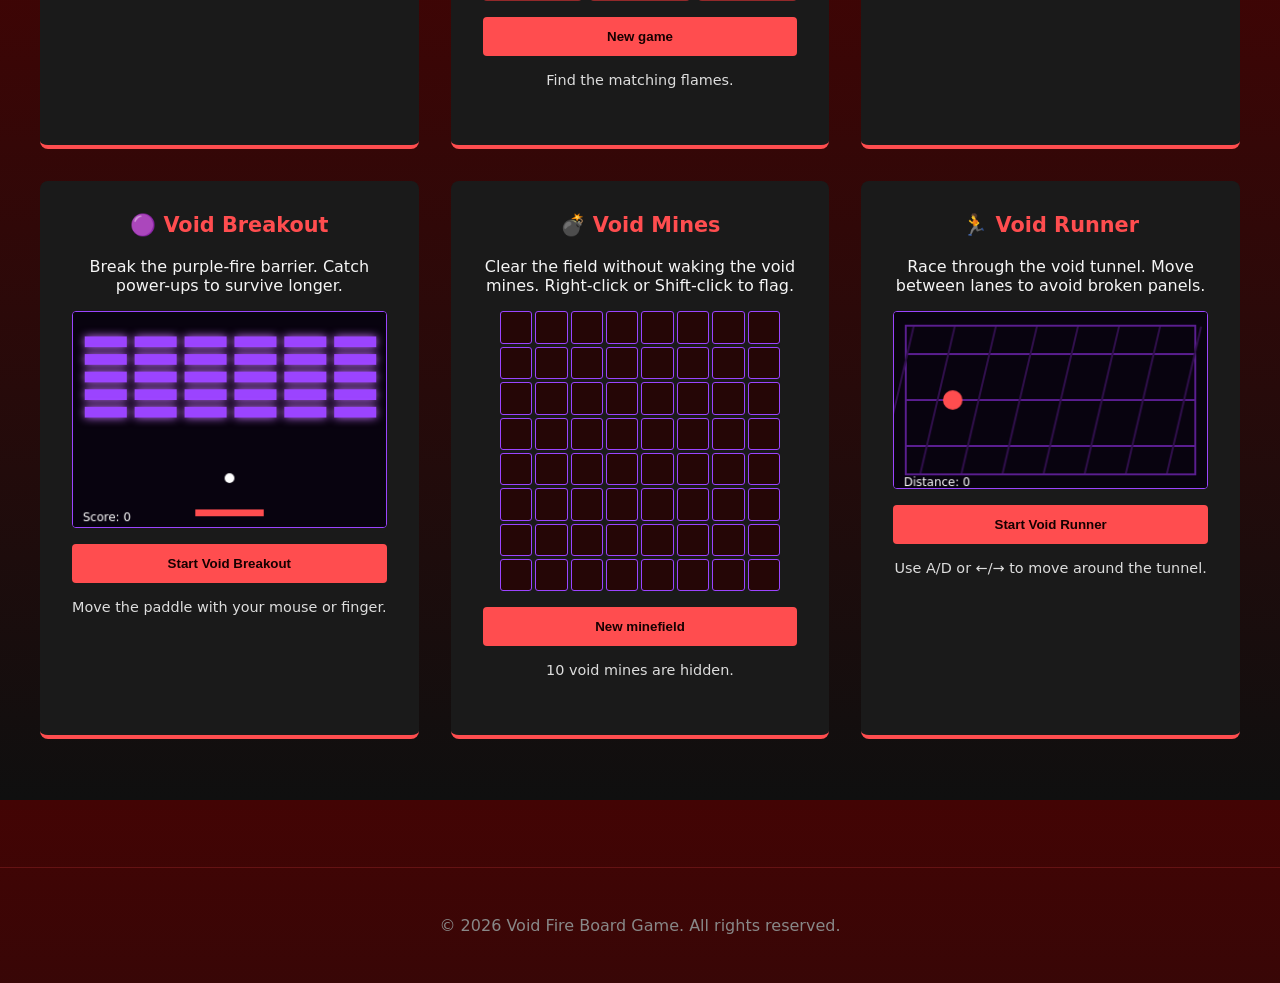
==== commit 5adefe88: "games" ====
--- a/index.html
+++ b/index.html
@@ -8,8 +8,13 @@
   <meta http-equiv="Cache-Control" content="max-age=0, no-cache, no-store, must-revalidate">
 </head>
 <body>
-  
-<!-- Script to play instantly when the page loads -->
+  <!-- Section sounds play when their matching area enters view. -->
+  <audio id="home-sound" src="boom.mp3" preload="auto"></audio>
+  <audio id="lore-sound" src="scottishperson-sound-effect-machine-gun-333524.mp3" preload="metadata"></audio>
+  <audio id="rules-sound" src="dragon-studio-monster-growl-376892.mp3" preload="metadata"></audio>
+  <audio id="pricing-sound" src="freesound_community-good-6081.mp3" preload="metadata"></audio>
+  <audio id="swag-sound" src="freesound_community-space-music-end-of-time-cilp-by-kris-klavenes-220417-17436.mp3" preload="metadata"></audio>
+  <audio id="minigames-sound" src="olivia_parker-fun-comedic-drum-demo-306644.mp3" preload="metadata"></audio>
 
   <!-- NAVIGATION -->
   <nav class="navbar">
@@ -322,18 +327,48 @@
       <div class="minigames-grid">
         <div class="minigame">
           <h3>🎲 Roll the Void</h3>
-          <p>Roll the dice and predict the outcome. Win points for correct guesses!</p>
-          <button class="btn" onclick="playMiniGame()">Play Now</button>
+          <p>Pick a number, then roll. A correct prediction earns a point.</p>
+          <div class="number-picker" aria-label="Choose a dice number">
+            <button type="button" data-guess="1">1</button><button type="button" data-guess="2">2</button><button type="button" data-guess="3">3</button><button type="button" data-guess="4">4</button><button type="button" data-guess="5">5</button><button type="button" data-guess="6">6</button>
+          </div>
+          <button class="btn" id="roll-button" type="button">Roll the dice</button>
+          <p class="game-status" id="roll-status" aria-live="polite">Choose a number to begin.</p>
         </div>
         <div class="minigame">
           <h3>🔥 Flame Match</h3>
-          <p>Match pairs of fire symbols before time runs out.</p>
-          <button class="btn" onclick="playMiniGame()">Play Now</button>
+          <p>Find all three matching pairs.</p>
+          <div class="memory-grid" id="memory-grid" aria-label="Flame Match cards"></div>
+          <button class="btn" id="memory-reset" type="button">New game</button>
+          <p class="game-status" id="memory-status" aria-live="polite">Find the matching flames.</p>
         </div>
         <div class="minigame">
           <h3>⚡ Speed Challenge</h3>
-          <p>See how fast you can identify matching card patterns.</p>
-          <button class="btn" onclick="playMiniGame()">Play Now</button>
+          <p>Choose the pattern that matches the signal before time runs out.</p>
+          <div class="speed-target" id="speed-target">Press start</div>
+          <div class="speed-options" id="speed-options"></div>
+          <button class="btn" id="speed-start" type="button">Start 15-second challenge</button>
+          <p class="game-status" id="speed-status" aria-live="polite">Score: 0 · Time: 15</p>
+        </div>
+        <div class="minigame">
+          <h3>🟣 Void Breakout</h3>
+          <p>Break the purple-fire barrier. Catch power-ups to survive longer.</p>
+          <canvas class="arcade-canvas" id="breakout-canvas" width="320" height="220" aria-label="Void Breakout game"></canvas>
+          <button class="btn" id="breakout-start" type="button">Start Void Breakout</button>
+          <p class="game-status" id="breakout-status" aria-live="polite">Move the paddle with your mouse or finger.</p>
+        </div>
+        <div class="minigame">
+          <h3>💣 Void Mines</h3>
+          <p>Clear the field without waking the void mines. Right-click or Shift-click to flag.</p>
+          <div class="mines-board" id="mines-board" aria-label="Void Mines board"></div>
+          <button class="btn" id="mines-reset" type="button">New minefield</button>
+          <p class="game-status" id="mines-status" aria-live="polite">10 void mines are hidden.</p>
+        </div>
+        <div class="minigame">
+          <h3>🏃 Void Runner</h3>
+          <p>Race through the void tunnel. Move between lanes to avoid broken panels.</p>
+          <canvas class="arcade-canvas" id="runner-canvas" width="320" height="180" aria-label="Void Runner game"></canvas>
+          <button class="btn" id="runner-start" type="button">Start Void Runner</button>
+          <p class="game-status" id="runner-status" aria-live="polite">Use A/D or ←/→ to move around the tunnel.</p>
         </div>
       </div>
     </div>
@@ -345,10 +380,460 @@
   </footer>
 
   <script>
-    function playMiniGame() {
-      alert("Mini game coming soon! 🎮");
-    }
+    // Roll the Void
+    let rollGuess = null;
+    let rollScore = 0;
+    const guessButtons = document.querySelectorAll('[data-guess]');
+    const rollStatus = document.querySelector('#roll-status');
+
+    guessButtons.forEach((button) => {
+      button.addEventListener('click', () => {
+        rollGuess = Number(button.dataset.guess);
+        guessButtons.forEach((item) => item.classList.toggle('selected', item === button));
+        rollStatus.textContent = `You chose ${rollGuess}. Now roll the dice.`;
+      });
+    });
+
+    document.querySelector('#roll-button').addEventListener('click', () => {
+      if (!rollGuess) {
+        rollStatus.textContent = 'Pick a number first.';
+        return;
+      }
+      const roll = Math.floor(Math.random() * 6) + 1;
+      const won = roll === rollGuess;
+      if (won) rollScore += 1;
+      rollStatus.textContent = `${won ? 'Direct hit!' : 'Miss!'} You rolled ${roll}. Score: ${rollScore}`;
+    });
+
+    // Flame Match
+    const flameSymbols = ['🔥', '☄️', '🌋'];
+    let flippedCards = [];
+    let matchedCards = 0;
+    let lockMemoryBoard = false;
+    const memoryGrid = document.querySelector('#memory-grid');
+    const memoryStatus = document.querySelector('#memory-status');
+
+    function shuffle(items) {
+      return [...items].sort(() => Math.random() - 0.5);
+    }
+
+    function startMemoryGame() {
+      flippedCards = [];
+      matchedCards = 0;
+      lockMemoryBoard = false;
+      memoryStatus.textContent = 'Find the matching flames.';
+      memoryGrid.replaceChildren();
+      shuffle([...flameSymbols, ...flameSymbols]).forEach((symbol) => {
+        const card = document.createElement('button');
+        card.type = 'button';
+        card.className = 'memory-card';
+        card.dataset.symbol = symbol;
+        card.setAttribute('aria-label', 'Hidden card');
+        card.addEventListener('click', () => flipMemoryCard(card));
+        memoryGrid.append(card);
+      });
+    }
+
+    function flipMemoryCard(card) {
+      if (lockMemoryBoard || card.classList.contains('flipped') || card.classList.contains('matched')) return;
+      card.classList.add('flipped');
+      card.textContent = card.dataset.symbol;
+      card.setAttribute('aria-label', card.dataset.symbol);
+      flippedCards.push(card);
+      if (flippedCards.length < 2) return;
+
+      const [first, second] = flippedCards;
+      if (first.dataset.symbol === second.dataset.symbol) {
+        first.classList.add('matched');
+        second.classList.add('matched');
+        flippedCards = [];
+        matchedCards += 1;
+        memoryStatus.textContent = matchedCards === flameSymbols.length ? 'You matched every flame!' : 'Match found! Keep going.';
+        return;
+      }
+
+      lockMemoryBoard = true;
+      memoryStatus.textContent = 'Not a match — try again.';
+      window.setTimeout(() => {
+        [first, second].forEach((item) => {
+          item.classList.remove('flipped');
+          item.textContent = '';
+          item.setAttribute('aria-label', 'Hidden card');
+        });
+        flippedCards = [];
+        lockMemoryBoard = false;
+      }, 700);
+    }
+
+    document.querySelector('#memory-reset').addEventListener('click', startMemoryGame);
+    startMemoryGame();
+
+    // Speed Challenge
+    const speedSymbols = ['⚡', '◆', '●', '▲'];
+    const speedTarget = document.querySelector('#speed-target');
+    const speedOptions = document.querySelector('#speed-options');
+    const speedStatus = document.querySelector('#speed-status');
+    let speedScore = 0;
+    let speedSeconds = 15;
+    let speedTimer = null;
+    let speedAnswer = '';
+
+    function makePattern() {
+      return Array.from({ length: 3 }, () => speedSymbols[Math.floor(Math.random() * speedSymbols.length)]).join(' ');
+    }
+
+    function showSpeedRound() {
+      speedAnswer = makePattern();
+      const wrongAnswers = [];
+      while (wrongAnswers.length < 2) {
+        const candidate = makePattern();
+        if (candidate !== speedAnswer && !wrongAnswers.includes(candidate)) wrongAnswers.push(candidate);
+      }
+      const options = shuffle([speedAnswer, ...wrongAnswers]);
+      speedTarget.textContent = speedAnswer;
+      speedOptions.replaceChildren();
+      options.forEach((pattern) => {
+        const option = document.createElement('button');
+        option.type = 'button';
+        option.textContent = pattern;
+        option.addEventListener('click', () => {
+          if (!speedTimer) return;
+          if (pattern === speedAnswer) {
+            speedScore += 1;
+            showSpeedRound();
+          } else {
+            speedStatus.textContent = `Wrong pattern! Score: ${speedScore} · Time: ${speedSeconds}`;
+          }
+        });
+        speedOptions.append(option);
+      });
+    }
+
+    function startSpeedGame() {
+      window.clearInterval(speedTimer);
+      speedScore = 0;
+      speedSeconds = 15;
+      document.querySelector('#speed-start').disabled = true;
+      showSpeedRound();
+      speedStatus.textContent = `Score: ${speedScore} · Time: ${speedSeconds}`;
+      speedTimer = window.setInterval(() => {
+        speedSeconds -= 1;
+        speedStatus.textContent = `Score: ${speedScore} · Time: ${speedSeconds}`;
+        if (speedSeconds <= 0) {
+          window.clearInterval(speedTimer);
+          speedTimer = null;
+          speedTarget.textContent = 'Time!';
+          speedOptions.replaceChildren();
+          speedStatus.textContent = `Final score: ${speedScore}`;
+          document.querySelector('#speed-start').disabled = false;
+        }
+      }, 1000);
+    }
+
+    document.querySelector('#speed-start').addEventListener('click', startSpeedGame);
+
+    // Void Breakout
+    const breakoutCanvas = document.querySelector('#breakout-canvas');
+    const breakoutContext = breakoutCanvas.getContext('2d');
+    const breakoutStatus = document.querySelector('#breakout-status');
+    let breakoutRunning = false;
+    let breakoutFrame = null;
+    let breakout = null;
+
+    function resetBreakout() {
+      breakout = {
+        paddle: { x: 125, width: 70 }, ball: { x: 160, y: 170, vx: 3, vy: -3, radius: 5 },
+        bricks: Array.from({ length: 30 }, (_, index) => ({ x: 12 + (index % 6) * 51, y: 25 + Math.floor(index / 6) * 18, alive: true })),
+        powerups: [], score: 0
+      };
+      drawBreakout();
+    }
+
+    function drawBreakout() {
+      const game = breakout;
+      breakoutContext.fillStyle = '#08030f';
+      breakoutContext.fillRect(0, 0, 320, 220);
+      game.bricks.forEach((brick) => {
+        if (!brick.alive) return;
+        breakoutContext.fillStyle = '#9b44ff';
+        breakoutContext.shadowColor = '#c972ff';
+        breakoutContext.shadowBlur = 10;
+        breakoutContext.fillRect(brick.x, brick.y, 43, 11);
+      });
+      breakoutContext.shadowBlur = 0;
+      breakoutContext.fillStyle = '#ff4d4f';
+      breakoutContext.fillRect(game.paddle.x, 202, game.paddle.width, 7);
+      breakoutContext.fillStyle = '#fff';
+      breakoutContext.beginPath();
+      breakoutContext.arc(game.ball.x, game.ball.y, game.ball.radius, 0, Math.PI * 2);
+      breakoutContext.fill();
+      game.powerups.forEach((powerup) => {
+        breakoutContext.fillStyle = powerup.type === 'wide' ? '#52e5ff' : '#ffe05c';
+        breakoutContext.fillRect(powerup.x, powerup.y, 9, 9);
+      });
+      breakoutContext.fillStyle = '#fff';
+      breakoutContext.font = '12px system-ui';
+      breakoutContext.fillText(`Score: ${game.score}`, 10, 214);
+    }
+
+    function endBreakout(message) {
+      breakoutRunning = false;
+      window.cancelAnimationFrame(breakoutFrame);
+      breakoutStatus.textContent = message;
+      document.querySelector('#breakout-start').disabled = false;
+    }
+
+    function updateBreakout() {
+      if (!breakoutRunning) return;
+      const game = breakout;
+      const ball = game.ball;
+      ball.x += ball.vx;
+      ball.y += ball.vy;
+      if (ball.x < ball.radius || ball.x > 320 - ball.radius) ball.vx *= -1;
+      if (ball.y < ball.radius) ball.vy *= -1;
+      if (ball.y > 220) return endBreakout(`Void breach! Final score: ${game.score}`);
+      if (ball.y + ball.radius >= 202 && ball.x >= game.paddle.x && ball.x <= game.paddle.x + game.paddle.width && ball.vy > 0) {
+        ball.vy = -Math.abs(ball.vy);
+        ball.vx += (ball.x - (game.paddle.x + game.paddle.width / 2)) / 24;
+      }
+      game.bricks.forEach((brick) => {
+        if (!brick.alive || ball.x < brick.x || ball.x > brick.x + 43 || ball.y < brick.y || ball.y > brick.y + 11) return;
+        brick.alive = false;
+        ball.vy *= -1;
+        game.score += 10;
+        if (Math.random() < 0.22) game.powerups.push({ x: brick.x + 17, y: brick.y, type: Math.random() < 0.5 ? 'wide' : 'slow' });
+      });
+      game.powerups = game.powerups.filter((powerup) => {
+        powerup.y += 2;
+        if (powerup.y >= 193 && powerup.x >= game.paddle.x && powerup.x <= game.paddle.x + game.paddle.width) {
+          if (powerup.type === 'wide') game.paddle.width = Math.min(120, game.paddle.width + 24);
+          else { ball.vx *= 0.8; ball.vy *= 0.8; }
+          game.score += 25;
+          return false;
+        }
+        return powerup.y < 220;
+      });
+      if (game.bricks.every((brick) => !brick.alive)) return endBreakout(`Barrier destroyed! Score: ${game.score}`);
+      drawBreakout();
+      breakoutFrame = window.requestAnimationFrame(updateBreakout);
+    }
+
+    function startBreakout() {
+      resetBreakout();
+      breakoutRunning = true;
+      document.querySelector('#breakout-start').disabled = true;
+      breakoutStatus.textContent = 'Purple = bricks · blue = wide paddle · gold = slow time.';
+      updateBreakout();
+    }
+
+    breakoutCanvas.addEventListener('pointermove', (event) => {
+      const bounds = breakoutCanvas.getBoundingClientRect();
+      const x = (event.clientX - bounds.left) * (320 / bounds.width);
+      breakout.paddle.x = Math.max(0, Math.min(320 - breakout.paddle.width, x - breakout.paddle.width / 2));
+    });
+    document.querySelector('#breakout-start').addEventListener('click', startBreakout);
+    resetBreakout();
+
+    // Void Mines
+    const minesBoard = document.querySelector('#mines-board');
+    const minesStatus = document.querySelector('#mines-status');
+    const mineSize = 8;
+    const mineCount = 10;
+    let mineCells = [];
+    let mineGameOver = false;
+
+    function buildMinefield() {
+      mineGameOver = false;
+      const mineLocations = new Set();
+      while (mineLocations.size < mineCount) mineLocations.add(Math.floor(Math.random() * mineSize * mineSize));
+      mineCells = Array.from({ length: mineSize * mineSize }, (_, index) => ({ mine: mineLocations.has(index), open: false, flagged: false }));
+      minesBoard.replaceChildren();
+      mineCells.forEach((cell, index) => {
+        const button = document.createElement('button');
+        button.type = 'button';
+        button.setAttribute('aria-label', `Mine cell ${index + 1}`);
+        button.addEventListener('click', (event) => openMineCell(index, event.shiftKey));
+        button.addEventListener('contextmenu', (event) => { event.preventDefault(); openMineCell(index, true); });
+        minesBoard.append(button);
+      });
+      minesStatus.textContent = `${mineCount} void mines are hidden.`;
+    }
+
+    function mineNeighbours(index) {
+      const row = Math.floor(index / mineSize);
+      const column = index % mineSize;
+      const neighbours = [];
+      for (let y = row - 1; y <= row + 1; y += 1) for (let x = column - 1; x <= column + 1; x += 1) {
+        if (x >= 0 && x < mineSize && y >= 0 && y < mineSize && !(x === column && y === row)) neighbours.push(y * mineSize + x);
+      }
+      return neighbours;
+    }
+
+    function renderMinefield() {
+      mineCells.forEach((cell, index) => {
+        const button = minesBoard.children[index];
+        const nearby = mineNeighbours(index).filter((neighbour) => mineCells[neighbour].mine).length;
+        button.className = cell.open ? 'open' : cell.flagged ? 'flagged' : '';
+        button.textContent = cell.open ? (cell.mine ? '✹' : nearby || '') : cell.flagged ? '⚑' : '';
+      });
+    }
+
+    function openMineCell(index, flagOnly) {
+      if (mineGameOver) return;
+      const cell = mineCells[index];
+      if (flagOnly && !cell.open) { cell.flagged = !cell.flagged; renderMinefield(); return; }
+      if (cell.open || cell.flagged) return;
+      cell.open = true;
+      if (cell.mine) {
+        mineGameOver = true;
+        mineCells.forEach((item) => { if (item.mine) item.open = true; });
+        minesStatus.textContent = 'A void mine woke up! Try a new field.';
+      } else {
+        const nearby = mineNeighbours(index).filter((neighbour) => mineCells[neighbour].mine).length;
+        if (!nearby) mineNeighbours(index).forEach((neighbour) => openMineCell(neighbour, false));
+        if (mineCells.filter((item) => !item.mine && item.open).length === mineSize * mineSize - mineCount) {
+          mineGameOver = true;
+          minesStatus.textContent = 'Field cleared! You win.';
+        }
+      }
+      renderMinefield();
+    }
+
+    document.querySelector('#mines-reset').addEventListener('click', buildMinefield);
+    buildMinefield();
+
+    // Void Runner — an original lane-based void tunnel runner
+    const runnerCanvas = document.querySelector('#runner-canvas');
+    const runnerContext = runnerCanvas.getContext('2d');
+    const runnerStatus = document.querySelector('#runner-status');
+    let runner = null;
+    let runnerFrame = null;
+    let runnerRunning = false;
+
+    const runnerLanes = [43, 90, 137];
+
+    function drawRunner() {
+      runnerContext.fillStyle = '#08030f';
+      runnerContext.fillRect(0, 0, 320, 180);
+      runnerContext.strokeStyle = '#5a1e90';
+      runnerContext.lineWidth = 2;
+      runnerContext.strokeRect(12, 14, 296, 152);
+      runnerLanes.forEach((laneY) => {
+        runnerContext.beginPath();
+        runnerContext.moveTo(12, laneY);
+        runnerContext.lineTo(308, laneY);
+        runnerContext.stroke();
+      });
+      for (let x = 20; x < 320; x += 42) {
+        runnerContext.strokeStyle = '#31104d';
+        runnerContext.beginPath(); runnerContext.moveTo(x, 15); runnerContext.lineTo(x - 35, 165); runnerContext.stroke();
+      }
+      runner.gaps.forEach((gap) => {
+        const y = runnerLanes[gap.lane] - 17;
+        runnerContext.fillStyle = '#000'; runnerContext.fillRect(gap.x, y, gap.width, 34);
+        runnerContext.strokeStyle = '#c972ff'; runnerContext.strokeRect(gap.x, y, gap.width, 34);
+      });
+      runnerContext.fillStyle = '#ff4d4f';
+      runnerContext.beginPath(); runnerContext.arc(60, runner.playerY, 10, 0, Math.PI * 2); runnerContext.fill();
+      runnerContext.fillStyle = '#fff'; runnerContext.font = '12px system-ui'; runnerContext.fillText(`Distance: ${runner.score}`, 10, 178);
+    }
+
+    function moveRunner(direction) {
+      if (!runnerRunning) return;
+      runner.lane = Math.max(0, Math.min(runnerLanes.length - 1, runner.lane + direction));
+    }
+    function stopRunner() { runnerRunning = false; window.cancelAnimationFrame(runnerFrame); runnerStatus.textContent = `You fell through a broken panel! Distance: ${runner.score}`; document.querySelector('#runner-start').disabled = false; }
+    function updateRunner() {
+      if (!runnerRunning) return;
+      runner.playerY += (runnerLanes[runner.lane] - runner.playerY) * 0.2;
+      runner.gaps.forEach((gap) => { gap.x -= runner.speed; });
+      runner.gaps = runner.gaps.filter((gap) => gap.x + gap.width > -5);
+      runner.spawnIn -= runner.speed;
+      if (runner.spawnIn <= 0) {
+        runner.gaps.push({ x: 330, width: 30 + Math.floor(Math.random() * 20), lane: Math.floor(Math.random() * runnerLanes.length) });
+        runner.spawnIn = 105 + Math.random() * 85;
+      }
+      if (runner.gaps.some((gap) => gap.lane === runner.lane && gap.x < 70 && gap.x + gap.width > 50)) return stopRunner();
+      runner.score += 1;
+      runner.speed = Math.min(7, 3 + runner.score / 350);
+      drawRunner();
+      runnerFrame = window.requestAnimationFrame(updateRunner);
+    }
+    function startRunner() {
+      runner = { lane: 1, playerY: runnerLanes[1], gaps: [], score: 0, speed: 3, spawnIn: 145 };
+      runnerRunning = true;
+      document.querySelector('#runner-start').disabled = true;
+      runnerStatus.textContent = 'Stay on a solid lane!';
+      updateRunner();
+    }
+    runnerCanvas.addEventListener('pointerdown', (event) => {
+      const bounds = runnerCanvas.getBoundingClientRect();
+      const y = (event.clientY - bounds.top) * (180 / bounds.height);
+      const closestLane = runnerLanes.reduce((best, lane, index) => Math.abs(lane - y) < Math.abs(runnerLanes[best] - y) ? index : best, 0);
+      if (runnerRunning) runner.lane = closestLane;
+    });
+    window.addEventListener('keydown', (event) => {
+      if (!runnerRunning) return;
+      if (event.code === 'ArrowLeft' || event.code === 'KeyA') { event.preventDefault(); moveRunner(-1); }
+      if (event.code === 'ArrowRight' || event.code === 'KeyD') { event.preventDefault(); moveRunner(1); }
+    });
+    document.querySelector('#runner-start').addEventListener('click', startRunner);
+    runner = { lane: 1, playerY: runnerLanes[1], gaps: [], score: 0 }; drawRunner();
+
+    const sectionSounds = [
+      { section: document.querySelector('#home'), sound: document.querySelector('#home-sound') },
+      { section: document.querySelector('#lore'), sound: document.querySelector('#lore-sound') },
+      { section: document.querySelector('#rules'), sound: document.querySelector('#rules-sound') },
+      { section: document.querySelector('#pricing'), sound: document.querySelector('#pricing-sound') },
+      { section: document.querySelector('#merchandise'), sound: document.querySelector('#swag-sound') },
+      { section: document.querySelector('#minigames'), sound: document.querySelector('#minigames-sound') }
+    ];
+
+    let playingSound = null;
+
+    function playSectionSound(sound) {
+      if (sound.dataset.played === 'true' || playingSound === sound) return;
+
+      if (playingSound && playingSound !== sound) {
+        playingSound.pause();
+        playingSound.currentTime = 0;
+      }
+
+      // Set this before play() finishes. Two sections can enter view in the
+      // same moment, and this makes the later one stop the earlier one.
+      playingSound = sound;
+      sound.play().then(() => {
+        sound.dataset.played = 'true';
+      }).catch(() => {
+        // Browsers require a first tap/key press before audible autoplay is allowed.
+        if (playingSound === sound) playingSound = null;
+      });
+    }
+
+    const soundObserver = new IntersectionObserver((entries) => {
+      entries.forEach((entry) => {
+        if (entry.isIntersecting) playSectionSound(entry.target.sectionSound);
+      });
+    }, { threshold: 0.45 });
+
+    sectionSounds.forEach(({ section, sound }) => {
+      section.sectionSound = sound;
+      soundObserver.observe(section);
+    });
+
+    // If audible autoplay was blocked on first load, start the visible section
+    // as soon as the visitor makes their first interaction.
+    function enableSectionSounds() {
+      sectionSounds.forEach(({ section, sound }) => {
+        const bounds = section.getBoundingClientRect();
+        if (bounds.top < window.innerHeight && bounds.bottom > 0) playSectionSound(sound);
+      });
+      window.removeEventListener('pointerdown', enableSectionSounds);
+      window.removeEventListener('keydown', enableSectionSounds);
+    }
+
+    window.addEventListener('pointerdown', enableSectionSounds, { once: true });
+    window.addEventListener('keydown', enableSectionSounds, { once: true });
   </script>
 </body>
 </html>
-s so
--- a/styles.css
+++ b/styles.css
@@ -91,7 +91,22 @@
 .minigames-grid{display:grid;grid-template-columns:repeat(auto-fit,minmax(300px,1fr));gap:2rem;margin-top:2rem}
 .minigame{background:var(--card-bg);padding:2rem;border-radius:8px;text-align:center;border-bottom:4px solid var(--accent)}
 .minigame h3{color:var(--accent);font-size:1.3rem;margin-top:0}
-.minigame .btn{width:100%;margin-top:1rem}
+.minigame .btn{width:100%;margin-top:1rem;padding:0.75rem;background:var(--accent);border:0;border-radius:4px;color:#160000;font-weight:800;cursor:pointer}
+.minigame .btn:disabled{cursor:not-allowed;opacity:0.55}
+.number-picker{display:grid;grid-template-columns:repeat(3,1fr);gap:0.45rem}
+.number-picker button,.memory-card,.speed-options button{border:1px solid rgba(255,77,79,0.5);border-radius:4px;background:#250606;color:var(--text);font:inherit;font-weight:800;cursor:pointer}
+.number-picker button{padding:0.5rem}
+.number-picker button:hover,.number-picker button.selected{background:var(--accent);color:#160000}
+.game-status{min-height:2.8em;color:#ddd;font-size:0.9rem;margin:1rem 0 0}
+.memory-grid{display:grid;grid-template-columns:repeat(3,1fr);gap:0.5rem}
+.memory-card{aspect-ratio:1;font-size:1.8rem}
+.memory-card.flipped{background:#692018}.memory-card.matched{background:#ff9a3d;color:#160000;cursor:default}
+.speed-target{margin:1rem 0 0.6rem;padding:0.75rem;border:1px solid var(--accent);border-radius:4px;letter-spacing:0.2rem;font-size:1.35rem;font-weight:800;color:#ff9a3d}
+.speed-options{display:grid;gap:0.45rem}.speed-options button{padding:0.55rem;letter-spacing:0.15rem}.speed-options button:hover{background:#692018}
+.arcade-canvas{display:block;width:100%;height:auto;background:#08030f;border:1px solid #9b44ff;border-radius:4px;touch-action:none}
+.mines-board{display:grid;grid-template-columns:repeat(8,1fr);gap:3px;max-width:280px;margin:0 auto}
+.mines-board button{aspect-ratio:1;border:1px solid #9b44ff;border-radius:3px;background:#250606;color:#fff;font-weight:800;cursor:pointer}
+.mines-board button.open{background:#4d214f;color:#ffe05c}.mines-board button.flagged{background:#692018;color:#52e5ff}
 
 /* FOOTER */
 .footer{text-align:center;padding:2rem;border-top:1px solid rgba(255,77,79,0.2);color:#888;margin-top:4rem}
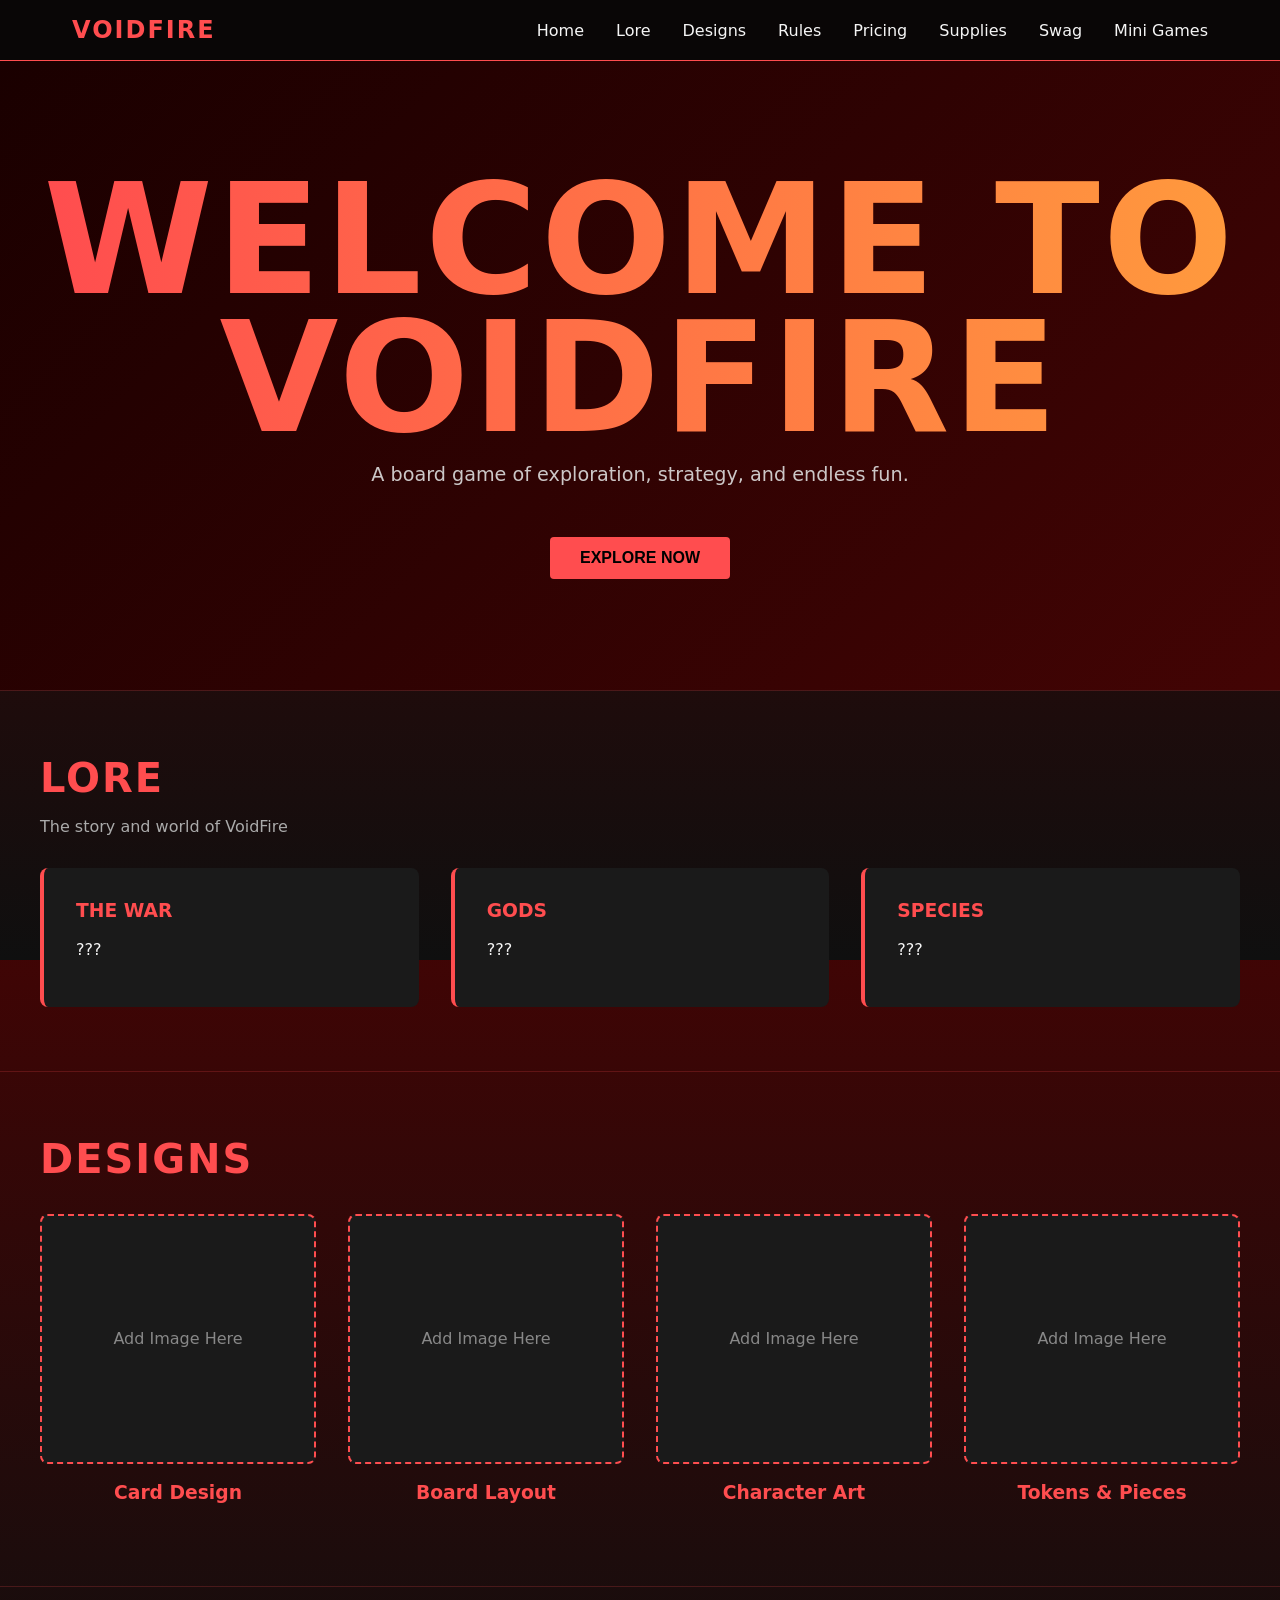
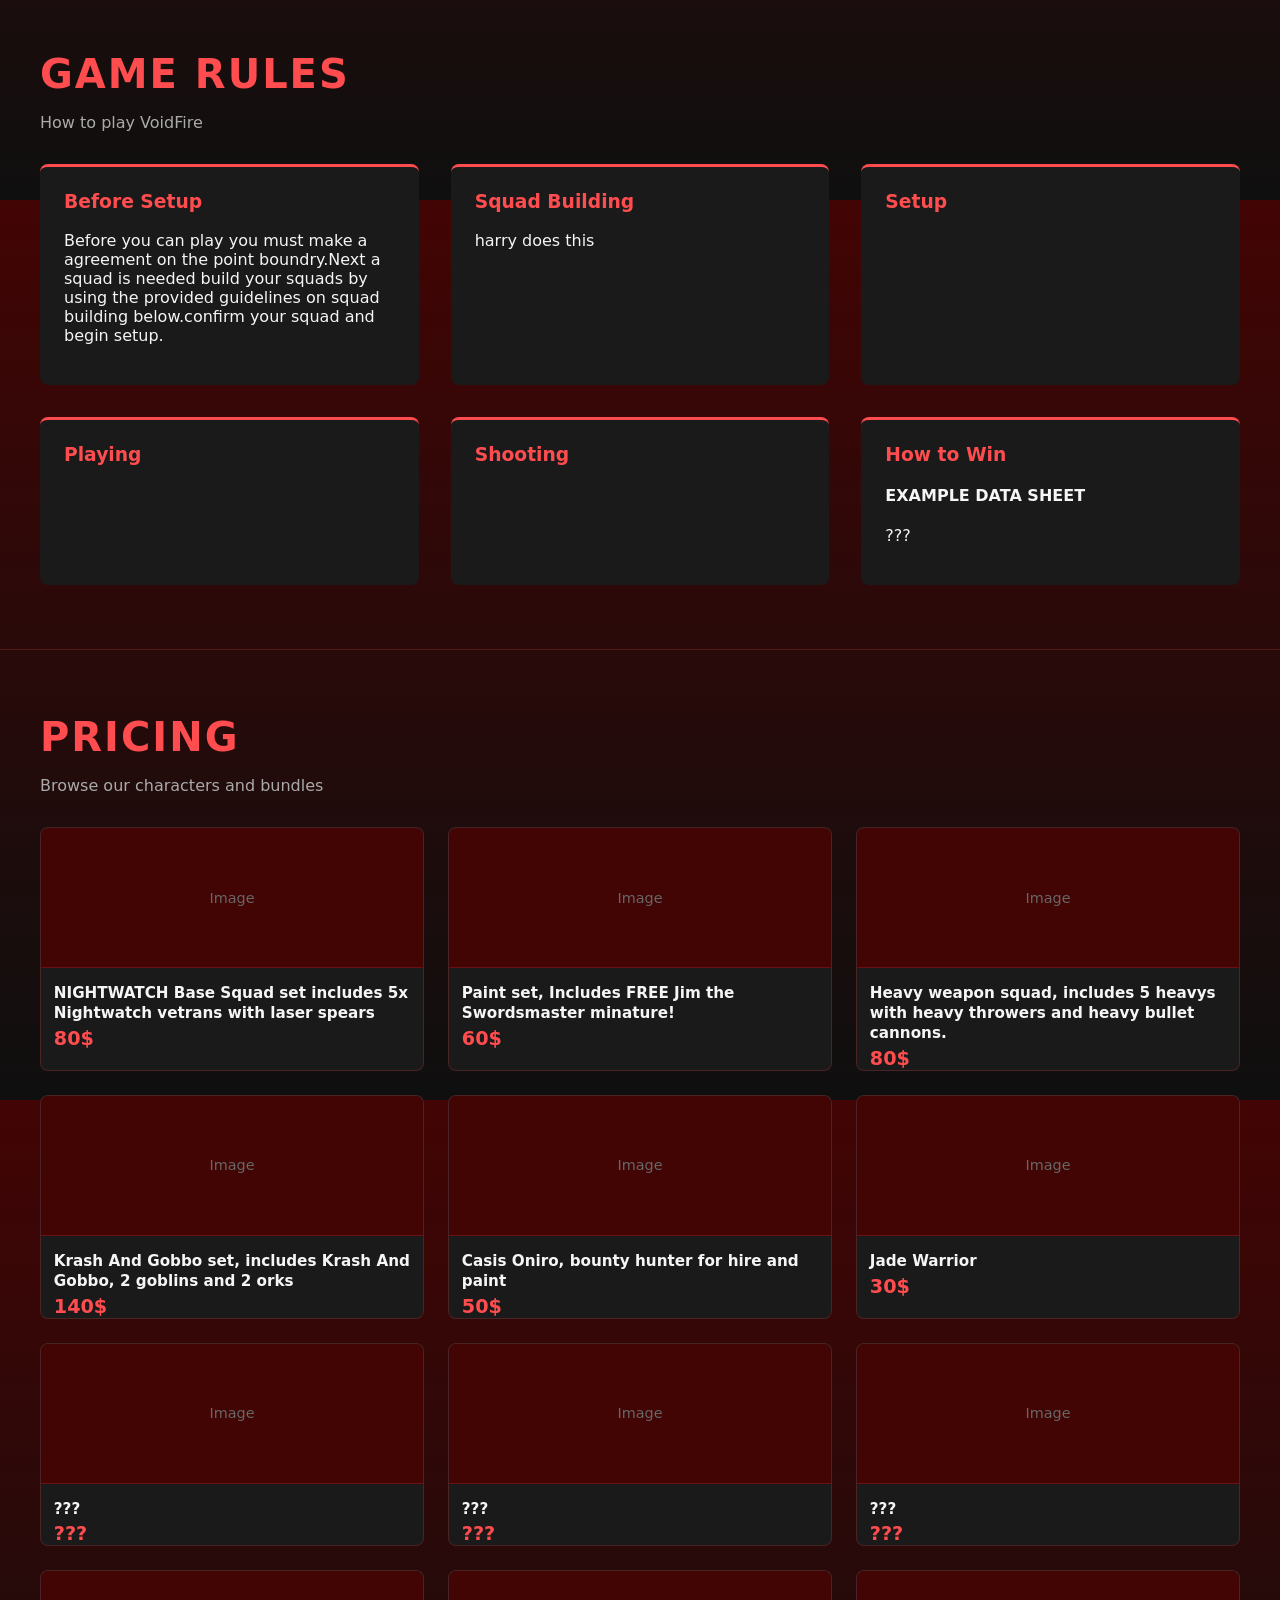
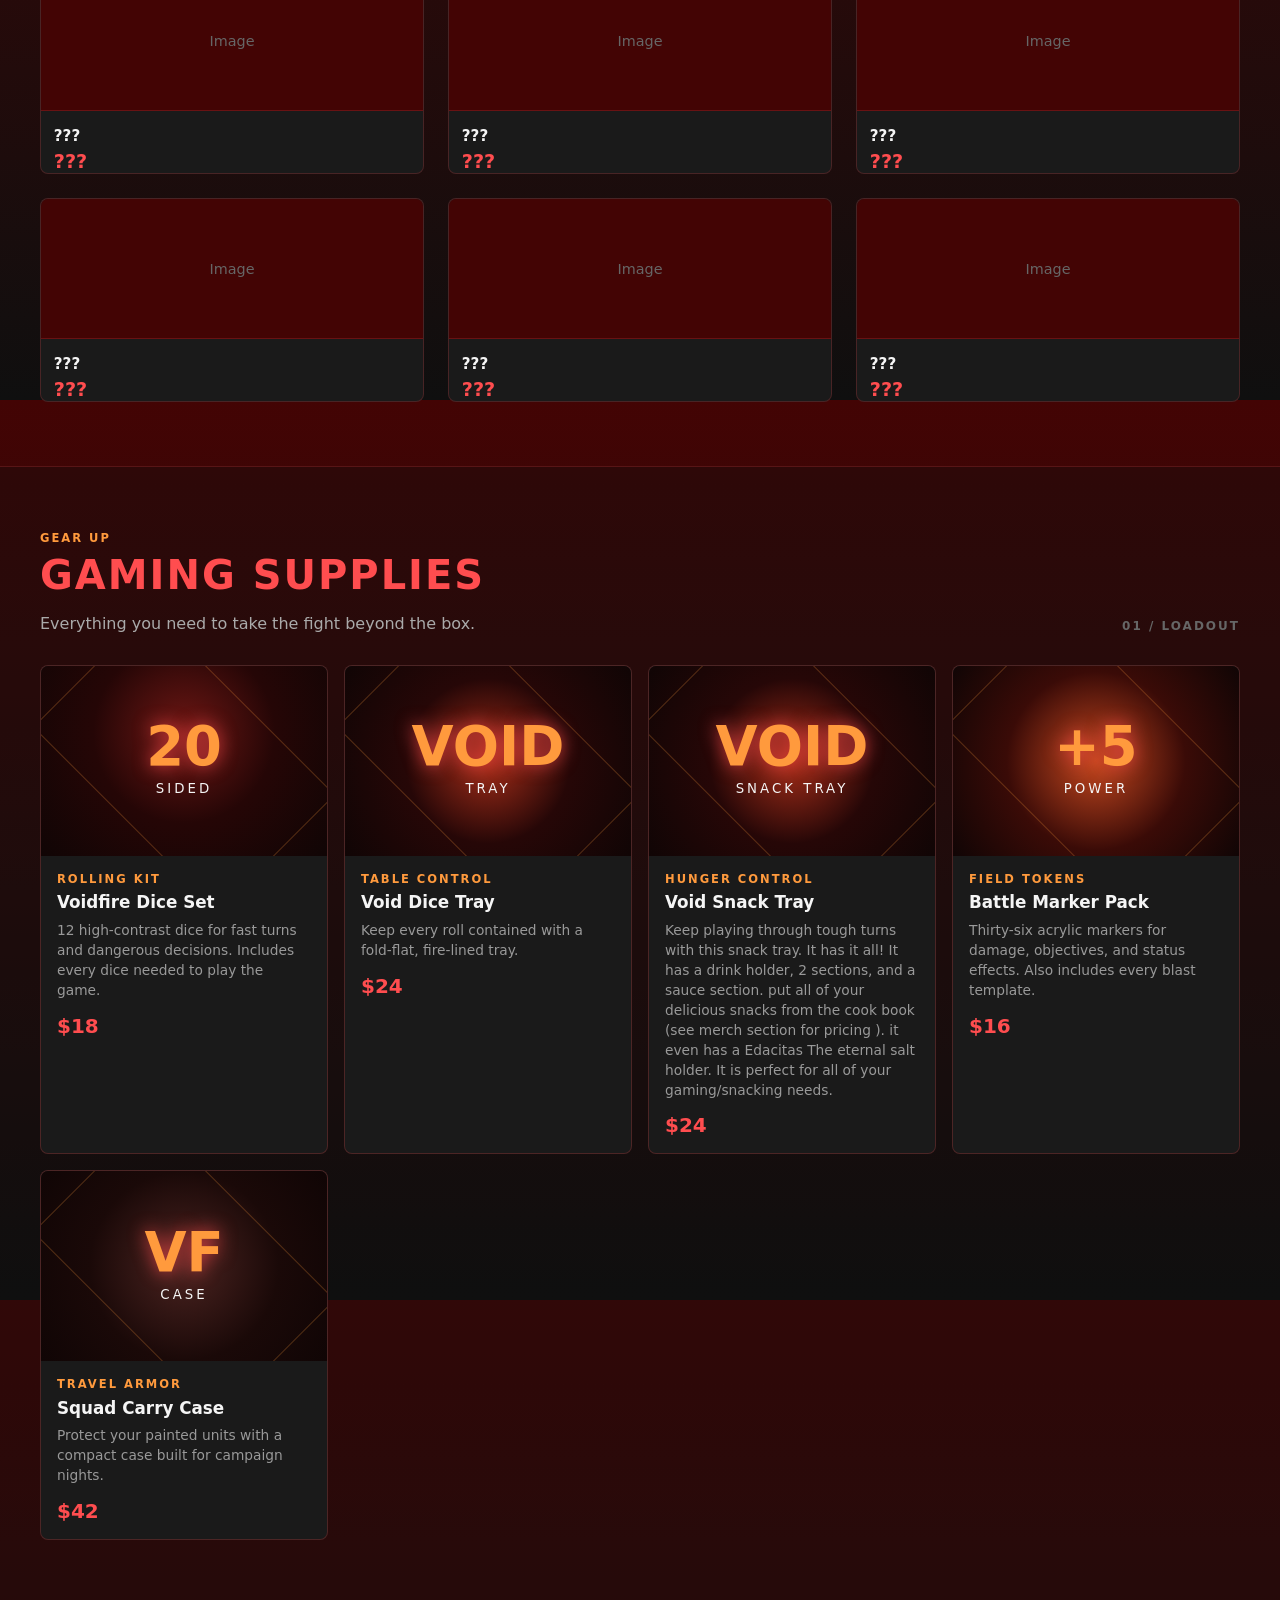
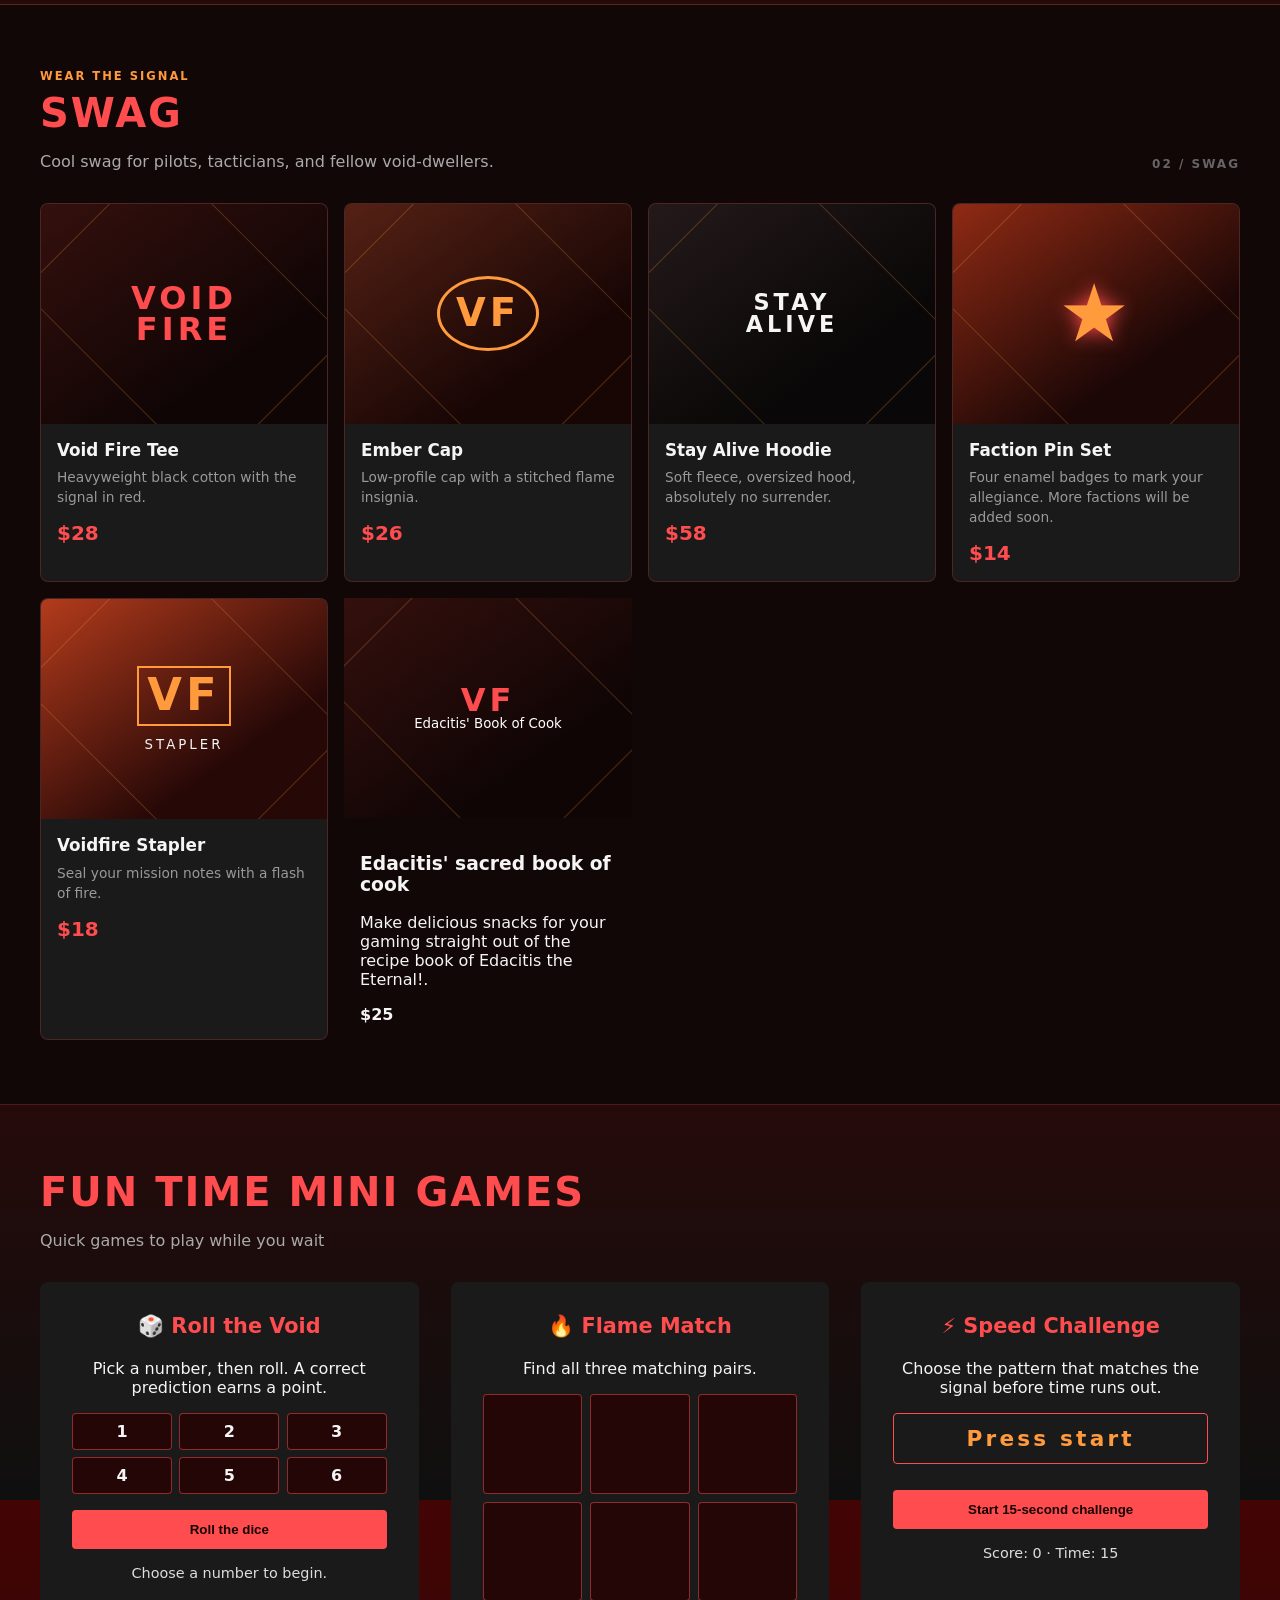
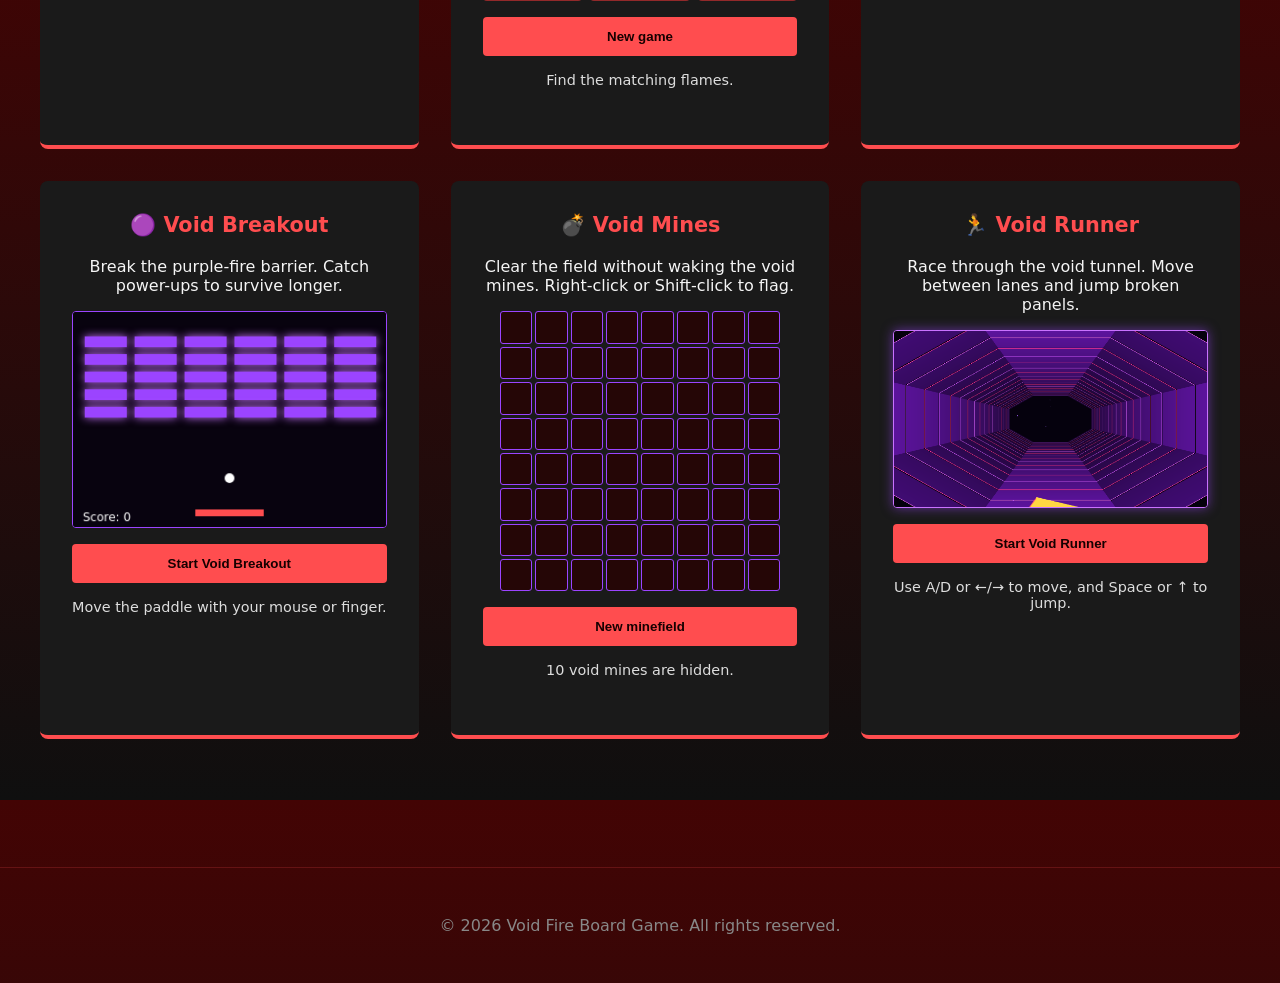
==== commit fc982aa4: "sound and game" ====
--- a/index.html
+++ b/index.html
@@ -365,10 +365,10 @@
         </div>
         <div class="minigame">
           <h3>🏃 Void Runner</h3>
-          <p>Race through the void tunnel. Move between lanes to avoid broken panels.</p>
-          <canvas class="arcade-canvas" id="runner-canvas" width="320" height="180" aria-label="Void Runner game"></canvas>
+          <p>Race through the void tunnel. Move between lanes and jump broken panels.</p>
+          <canvas class="arcade-canvas" id="runner-canvas" width="640" height="360" aria-label="Void Runner game"></canvas>
           <button class="btn" id="runner-start" type="button">Start Void Runner</button>
-          <p class="game-status" id="runner-status" aria-live="polite">Use A/D or ←/→ to move around the tunnel.</p>
+          <p class="game-status" id="runner-status" aria-live="polite">Use A/D or ←/→ to move, and Space or ↑ to jump.</p>
         </div>
       </div>
     </div>
@@ -702,83 +702,168 @@
     document.querySelector('#mines-reset').addEventListener('click', buildMinefield);
     buildMinefield();
 
-    // Void Runner — an original lane-based void tunnel runner
+    // Void Runner — a WebGL 3D tunnel runner
     const runnerCanvas = document.querySelector('#runner-canvas');
-    const runnerContext = runnerCanvas.getContext('2d');
+    const runnerGl = runnerCanvas.getContext('webgl', { antialias: true });
     const runnerStatus = document.querySelector('#runner-status');
     let runner = null;
     let runnerFrame = null;
     let runnerRunning = false;
 
-    const runnerLanes = [43, 90, 137];
+    function makeRunnerProgram(gl) {
+      const vertexSource = 'attribute vec3 position; uniform vec4 color; uniform float cameraAngle; varying vec4 vColor; void main() { float depth = 0.55 + position.z * 0.075; float fog = 1.45 / (1.0 + position.z * 0.05); float c = cos(cameraAngle); float s = sin(cameraAngle); vec2 rotated = vec2(position.x * c - position.y * s, position.x * s + position.y * c); gl_Position = vec4(rotated / depth, 0.0, 1.0); gl_PointSize = max(1.0, 4.0 / depth); vColor = vec4(color.rgb * fog, color.a); }';
+      const fragmentSource = 'precision mediump float; varying vec4 vColor; void main() { gl_FragColor = vColor; }';
+      const compile = (type, source) => { const shader = gl.createShader(type); gl.shaderSource(shader, source); gl.compileShader(shader); return shader; };
+      const program = gl.createProgram();
+      gl.attachShader(program, compile(gl.VERTEX_SHADER, vertexSource));
+      gl.attachShader(program, compile(gl.FRAGMENT_SHADER, fragmentSource));
+      gl.linkProgram(program);
+      return program;
+    }
+
+    const runnerProgram = runnerGl ? makeRunnerProgram(runnerGl) : null;
+    const runnerBuffer = runnerGl ? runnerGl.createBuffer() : null;
+    const runnerStars = Array.from({ length: 110 }, () => ({
+      x: (Math.random() - 0.5) * 5,
+      y: (Math.random() - 0.5) * 5,
+      z: 3 + Math.random() * 42
+    }));
+
+    function runnerShape(mode, points, color) {
+      const gl = runnerGl;
+      gl.useProgram(runnerProgram);
+      gl.bindBuffer(gl.ARRAY_BUFFER, runnerBuffer);
+      gl.bufferData(gl.ARRAY_BUFFER, new Float32Array(points), gl.STREAM_DRAW);
+      const position = gl.getAttribLocation(runnerProgram, 'position');
+      gl.enableVertexAttribArray(position);
+      gl.vertexAttribPointer(position, 3, gl.FLOAT, false, 0, 0);
+      gl.uniform4fv(gl.getUniformLocation(runnerProgram, 'color'), color);
+      const displayedWall = runner && typeof runner.displayWall === 'number' ? runner.displayWall : 0;
+      const playerAngle = runnerBaseAngle + ((displayedWall + 0.5) / runnerSides) * Math.PI * 2;
+      gl.uniform1f(gl.getUniformLocation(runnerProgram, 'cameraAngle'), -Math.PI / 2 - playerAngle);
+      gl.drawArrays(mode, 0, points.length / 3);
+    }
+
+    function runnerQuad(a, b, c, d, color) { runnerShape(runnerGl.TRIANGLES, [...a, ...b, ...c, ...a, ...c, ...d], color); }
+    function runnerLine(a, b, color) { runnerShape(runnerGl.LINES, [...a, ...b], color); }
+    const runnerSides = 8;
+    const runnerBaseAngle = -Math.PI / 2;
+    function tunnelPoint(side, z, radius = 1) {
+      const angle = runnerBaseAngle + (side / runnerSides) * Math.PI * 2;
+      return [Math.cos(angle) * radius, Math.sin(angle) * radius, z];
+    }
+    function tunnelWall(wall, near, far, color) {
+      const a = tunnelPoint(wall, near);
+      const b = tunnelPoint(wall + 1, near);
+      const c = tunnelPoint(wall + 1, far);
+      const d = tunnelPoint(wall, far);
+      runnerQuad(a, b, c, d, color);
+    }
+
+    function runnerCube(x, y, z, size, frontColor = [1, 0.3, 0.31, 1], sideColor = [1, 0.65, 0.2, 1]) {
+      const s = size;
+      runnerQuad([x-s,y-s,z-s], [x+s,y-s,z-s], [x+s,y+s,z-s], [x-s,y+s,z-s], frontColor);
+      runnerQuad([x-s,y-s,z+s], [x+s,y-s,z+s], [x+s,y+s,z+s], [x-s,y+s,z+s], sideColor);
+      runnerQuad([x-s,y-s,z-s], [x-s,y-s,z+s], [x-s,y+s,z+s], [x-s,y+s,z-s], frontColor);
+      runnerQuad([x+s,y-s,z+s], [x+s,y-s,z-s], [x+s,y+s,z-s], [x+s,y+s,z+s], sideColor);
+    }
 
     function drawRunner() {
-      runnerContext.fillStyle = '#08030f';
-      runnerContext.fillRect(0, 0, 320, 180);
-      runnerContext.strokeStyle = '#5a1e90';
-      runnerContext.lineWidth = 2;
-      runnerContext.strokeRect(12, 14, 296, 152);
-      runnerLanes.forEach((laneY) => {
-        runnerContext.beginPath();
-        runnerContext.moveTo(12, laneY);
-        runnerContext.lineTo(308, laneY);
-        runnerContext.stroke();
-      });
-      for (let x = 20; x < 320; x += 42) {
-        runnerContext.strokeStyle = '#31104d';
-        runnerContext.beginPath(); runnerContext.moveTo(x, 15); runnerContext.lineTo(x - 35, 165); runnerContext.stroke();
+      if (!runnerGl) return;
+      const gl = runnerGl;
+      gl.viewport(0, 0, runnerCanvas.width, runnerCanvas.height);
+      gl.clearColor(0.02, 0.005, 0.05, 1);
+      gl.clear(gl.COLOR_BUFFER_BIT);
+      runnerShape(gl.POINTS, runnerStars.flatMap((star) => [star.x, star.y, star.z]), [0.65, 0.38, 1, 1]);
+      for (let z = 38; z > 1; z -= 2) {
+        for (let wall = 0; wall < runnerSides; wall += 1) {
+          const hasGap = runner.gaps.some((gap) => gap.wall === wall && gap.z < z + 2 && gap.z + gap.length > z);
+          if (!hasGap) tunnelWall(wall, z, z + 1.9, wall % 2 ? [0.19, 0.035, 0.34, 1] : [0.31, 0.065, 0.53, 1]);
+        }
+        const corners = Array.from({ length: runnerSides }, (_, side) => tunnelPoint(side, z));
+        const ringGlow = z % 4 === 0 ? [1, 0.2, 0.55, 1] : [0.82, 0.34, 1, 1];
+        for (let corner = 0; corner < runnerSides; corner += 1) runnerLine(corners[corner], corners[(corner + 1) % runnerSides], ringGlow);
       }
       runner.gaps.forEach((gap) => {
-        const y = runnerLanes[gap.lane] - 17;
-        runnerContext.fillStyle = '#000'; runnerContext.fillRect(gap.x, y, gap.width, 34);
-        runnerContext.strokeStyle = '#c972ff'; runnerContext.strokeRect(gap.x, y, gap.width, 34);
-      });
-      runnerContext.fillStyle = '#ff4d4f';
-      runnerContext.beginPath(); runnerContext.arc(60, runner.playerY, 10, 0, Math.PI * 2); runnerContext.fill();
-      runnerContext.fillStyle = '#fff'; runnerContext.font = '12px system-ui'; runnerContext.fillText(`Distance: ${runner.score}`, 10, 178);
-    }
-
-    function moveRunner(direction) {
-      if (!runnerRunning) return;
-      runner.lane = Math.max(0, Math.min(runnerLanes.length - 1, runner.lane + direction));
-    }
-    function stopRunner() { runnerRunning = false; window.cancelAnimationFrame(runnerFrame); runnerStatus.textContent = `You fell through a broken panel! Distance: ${runner.score}`; document.querySelector('#runner-start').disabled = false; }
+        tunnelWall(gap.wall, gap.z - 0.04, gap.z + gap.length + 0.04, [0.02, 0, 0.04, 1]);
+      });
+      runner.cores.forEach((core) => {
+        const coreAngle = runnerBaseAngle + ((core.wall + 0.5) / runnerSides) * Math.PI * 2;
+        runnerCube(Math.cos(coreAngle) * 0.79, Math.sin(coreAngle) * 0.79, core.z, 0.09, [0.25, 0.95, 1, 1], [0.95, 0.82, 0.2, 1]);
+      });
+      const playerAngle = runnerBaseAngle + ((runner.displayWall + 0.5) / runnerSides) * Math.PI * 2;
+      const radius = 0.8 - runner.jumpHeight * 0.55;
+      runnerCube(Math.cos(playerAngle) * radius, Math.sin(playerAngle) * radius, 2.2, 0.12, runner.shield ? [0.25, 0.95, 1, 1] : [1, 0.3, 0.31, 1], runner.shield ? [0.75, 0.4, 1, 1] : [1, 0.65, 0.2, 1]);
+    }
+
+    function moveRunner(direction) { if (runnerRunning) runner.wall = (runner.wall + direction + runnerSides) % runnerSides; }
+    function jumpRunner() { if (runnerRunning && runner.jumpHeight === 0) runner.jumpVelocity = 0.065; }
+    function stopRunner() { runnerRunning = false; window.cancelAnimationFrame(runnerFrame); runnerStatus.textContent = `You fell into the void! Distance: ${runner.score}`; document.querySelector('#runner-start').disabled = false; }
     function updateRunner() {
       if (!runnerRunning) return;
-      runner.playerY += (runnerLanes[runner.lane] - runner.playerY) * 0.2;
-      runner.gaps.forEach((gap) => { gap.x -= runner.speed; });
-      runner.gaps = runner.gaps.filter((gap) => gap.x + gap.width > -5);
+      let wallDifference = runner.wall - runner.displayWall;
+      if (wallDifference > runnerSides / 2) wallDifference -= runnerSides;
+      if (wallDifference < -runnerSides / 2) wallDifference += runnerSides;
+      runner.displayWall += wallDifference * 0.18;
+      runner.jumpHeight = Math.max(0, runner.jumpHeight + runner.jumpVelocity);
+      runner.jumpVelocity -= 0.004;
+      if (runner.jumpHeight === 0) runner.jumpVelocity = 0;
+      runnerStars.forEach((star) => {
+        star.z -= runner.speed * 0.65;
+        if (star.z < 1) {
+          star.x = (Math.random() - 0.5) * 5;
+          star.y = (Math.random() - 0.5) * 5;
+          star.z = 42;
+        }
+      });
+      runner.gaps.forEach((gap) => { gap.z -= runner.speed; });
+      runner.gaps = runner.gaps.filter((gap) => gap.z + gap.length > 0.5);
+      runner.cores.forEach((core) => { core.z -= runner.speed; });
+      runner.cores = runner.cores.filter((core) => {
+        if (core.wall === runner.wall && core.z < 2.7 && core.z > 1.5) {
+          runner.shield = true;
+          runner.score += 150;
+          runnerStatus.textContent = 'Void core collected — shield armed!';
+          return false;
+        }
+        return core.z > 0.5;
+      });
       runner.spawnIn -= runner.speed;
-      if (runner.spawnIn <= 0) {
-        runner.gaps.push({ x: 330, width: 30 + Math.floor(Math.random() * 20), lane: Math.floor(Math.random() * runnerLanes.length) });
-        runner.spawnIn = 105 + Math.random() * 85;
+      if (runner.spawnIn <= 0) { runner.gaps.push({ z: 34, length: 2.6, wall: Math.floor(Math.random() * runnerSides) }); runner.spawnIn = 7 + Math.random() * 7; }
+      runner.coreSpawnIn -= runner.speed;
+      if (runner.coreSpawnIn <= 0) { runner.cores.push({ z: 32, wall: Math.floor(Math.random() * runnerSides) }); runner.coreSpawnIn = 15 + Math.random() * 10; }
+      const hittingGap = runner.gaps.find((gap) => gap.wall === runner.wall && gap.z < 2.5 && gap.z + gap.length > 1.8);
+      if (hittingGap && runner.jumpHeight < 0.28) {
+        if (runner.shield) {
+          runner.shield = false;
+          runner.gaps = runner.gaps.filter((gap) => gap !== hittingGap);
+          runnerStatus.textContent = 'Shield saved you from the void!';
+        } else return stopRunner();
       }
-      if (runner.gaps.some((gap) => gap.lane === runner.lane && gap.x < 70 && gap.x + gap.width > 50)) return stopRunner();
       runner.score += 1;
-      runner.speed = Math.min(7, 3 + runner.score / 350);
+      runner.speed = Math.min(0.22, 0.075 + runner.score / 24000);
+      if (runner.score % 30 === 0) runnerStatus.textContent = `Distance: ${runner.score} · Shield: ${runner.shield ? 'READY' : 'none'}`;
       drawRunner();
       runnerFrame = window.requestAnimationFrame(updateRunner);
     }
     function startRunner() {
-      runner = { lane: 1, playerY: runnerLanes[1], gaps: [], score: 0, speed: 3, spawnIn: 145 };
+      if (!runnerGl) { runnerStatus.textContent = 'Your browser needs WebGL enabled to play Void Runner.'; return; }
+      runner = { wall: 0, displayWall: 0, jumpHeight: 0, jumpVelocity: 0, gaps: [], cores: [], shield: false, score: 0, speed: 0.075, spawnIn: 10, coreSpawnIn: 13 };
       runnerRunning = true;
       document.querySelector('#runner-start').disabled = true;
-      runnerStatus.textContent = 'Stay on a solid lane!';
+      runnerStatus.textContent = 'Move around the 3D tunnel and jump the void gaps!';
       updateRunner();
     }
-    runnerCanvas.addEventListener('pointerdown', (event) => {
-      const bounds = runnerCanvas.getBoundingClientRect();
-      const y = (event.clientY - bounds.top) * (180 / bounds.height);
-      const closestLane = runnerLanes.reduce((best, lane, index) => Math.abs(lane - y) < Math.abs(runnerLanes[best] - y) ? index : best, 0);
-      if (runnerRunning) runner.lane = closestLane;
-    });
+    runnerCanvas.addEventListener('pointerdown', (event) => { if (runnerRunning) { const bounds = runnerCanvas.getBoundingClientRect(); moveRunner(event.clientX - bounds.left < bounds.width / 2 ? -1 : 1); } });
     window.addEventListener('keydown', (event) => {
       if (!runnerRunning) return;
       if (event.code === 'ArrowLeft' || event.code === 'KeyA') { event.preventDefault(); moveRunner(-1); }
       if (event.code === 'ArrowRight' || event.code === 'KeyD') { event.preventDefault(); moveRunner(1); }
+      if (event.code === 'ArrowUp' || event.code === 'KeyW' || event.code === 'Space') { event.preventDefault(); jumpRunner(); }
     });
     document.querySelector('#runner-start').addEventListener('click', startRunner);
-    runner = { lane: 1, playerY: runnerLanes[1], gaps: [], score: 0 }; drawRunner();
+    runner = { wall: 0, displayWall: 0, jumpHeight: 0, gaps: [], cores: [], shield: false, score: 0 };
+    if (runnerGl) drawRunner();
 
     const sectionSounds = [
       { section: document.querySelector('#home'), sound: document.querySelector('#home-sound') },
--- a/styles.css
+++ b/styles.css
@@ -104,6 +104,7 @@
 .speed-target{margin:1rem 0 0.6rem;padding:0.75rem;border:1px solid var(--accent);border-radius:4px;letter-spacing:0.2rem;font-size:1.35rem;font-weight:800;color:#ff9a3d}
 .speed-options{display:grid;gap:0.45rem}.speed-options button{padding:0.55rem;letter-spacing:0.15rem}.speed-options button:hover{background:#692018}
 .arcade-canvas{display:block;width:100%;height:auto;background:#08030f;border:1px solid #9b44ff;border-radius:4px;touch-action:none}
+#runner-canvas{border-color:#c972ff;box-shadow:0 0 12px rgba(155,68,255,0.55),inset 0 0 18px rgba(255,77,79,0.2)}
 .mines-board{display:grid;grid-template-columns:repeat(8,1fr);gap:3px;max-width:280px;margin:0 auto}
 .mines-board button{aspect-ratio:1;border:1px solid #9b44ff;border-radius:3px;background:#250606;color:#fff;font-weight:800;cursor:pointer}
 .mines-board button.open{background:#4d214f;color:#ffe05c}.mines-board button.flagged{background:#692018;color:#52e5ff}
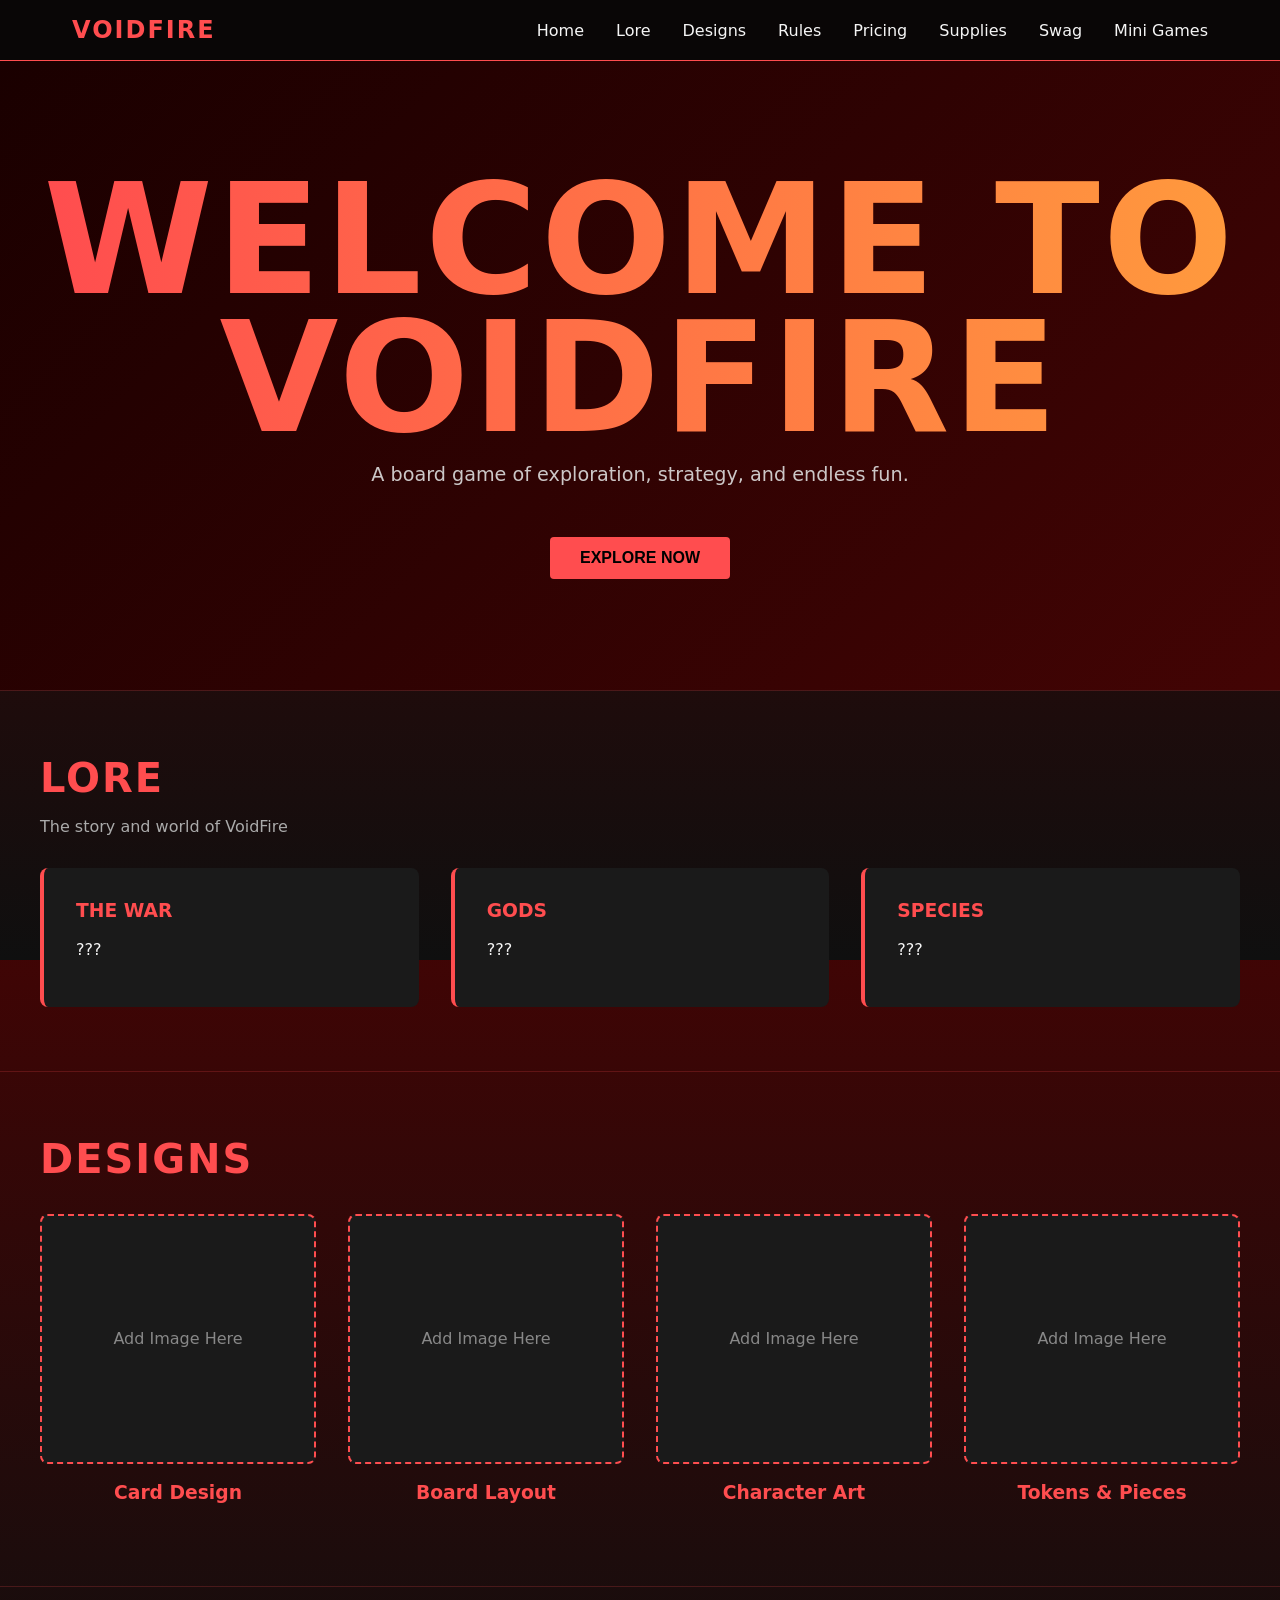
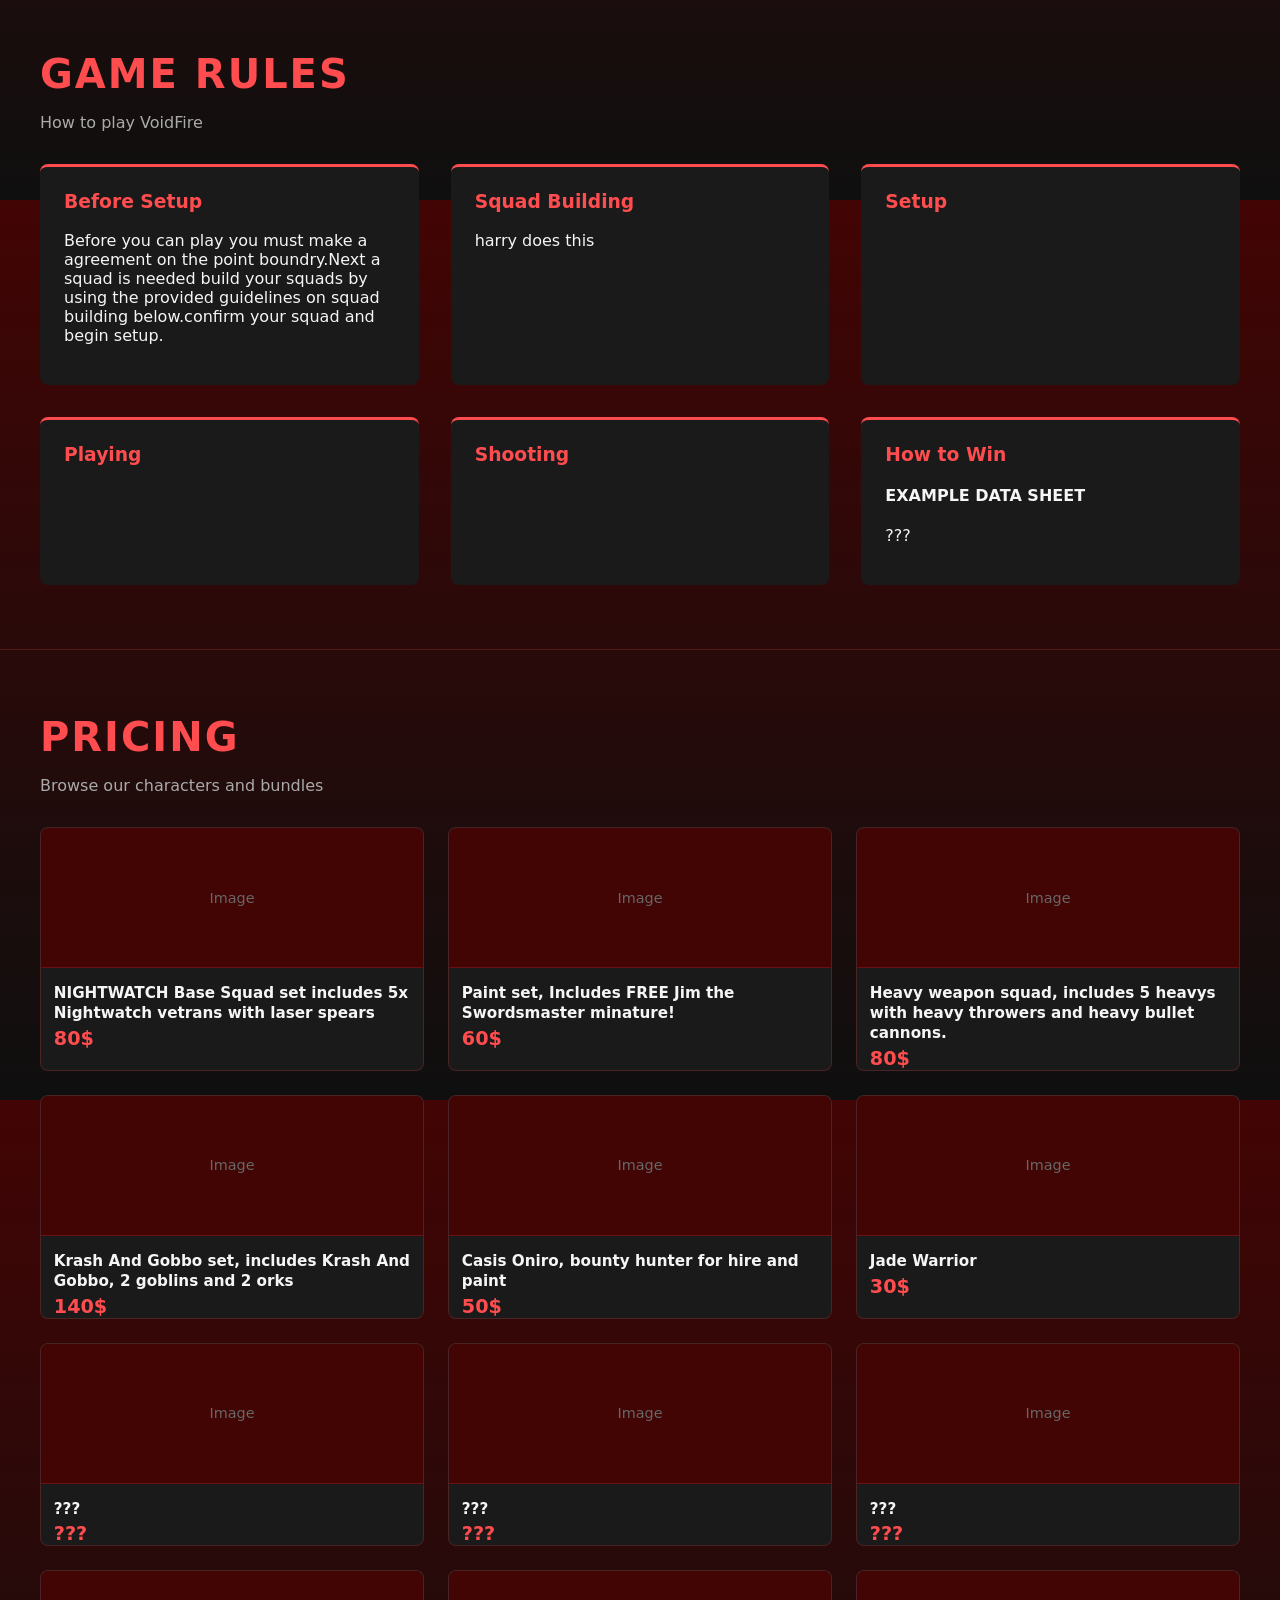
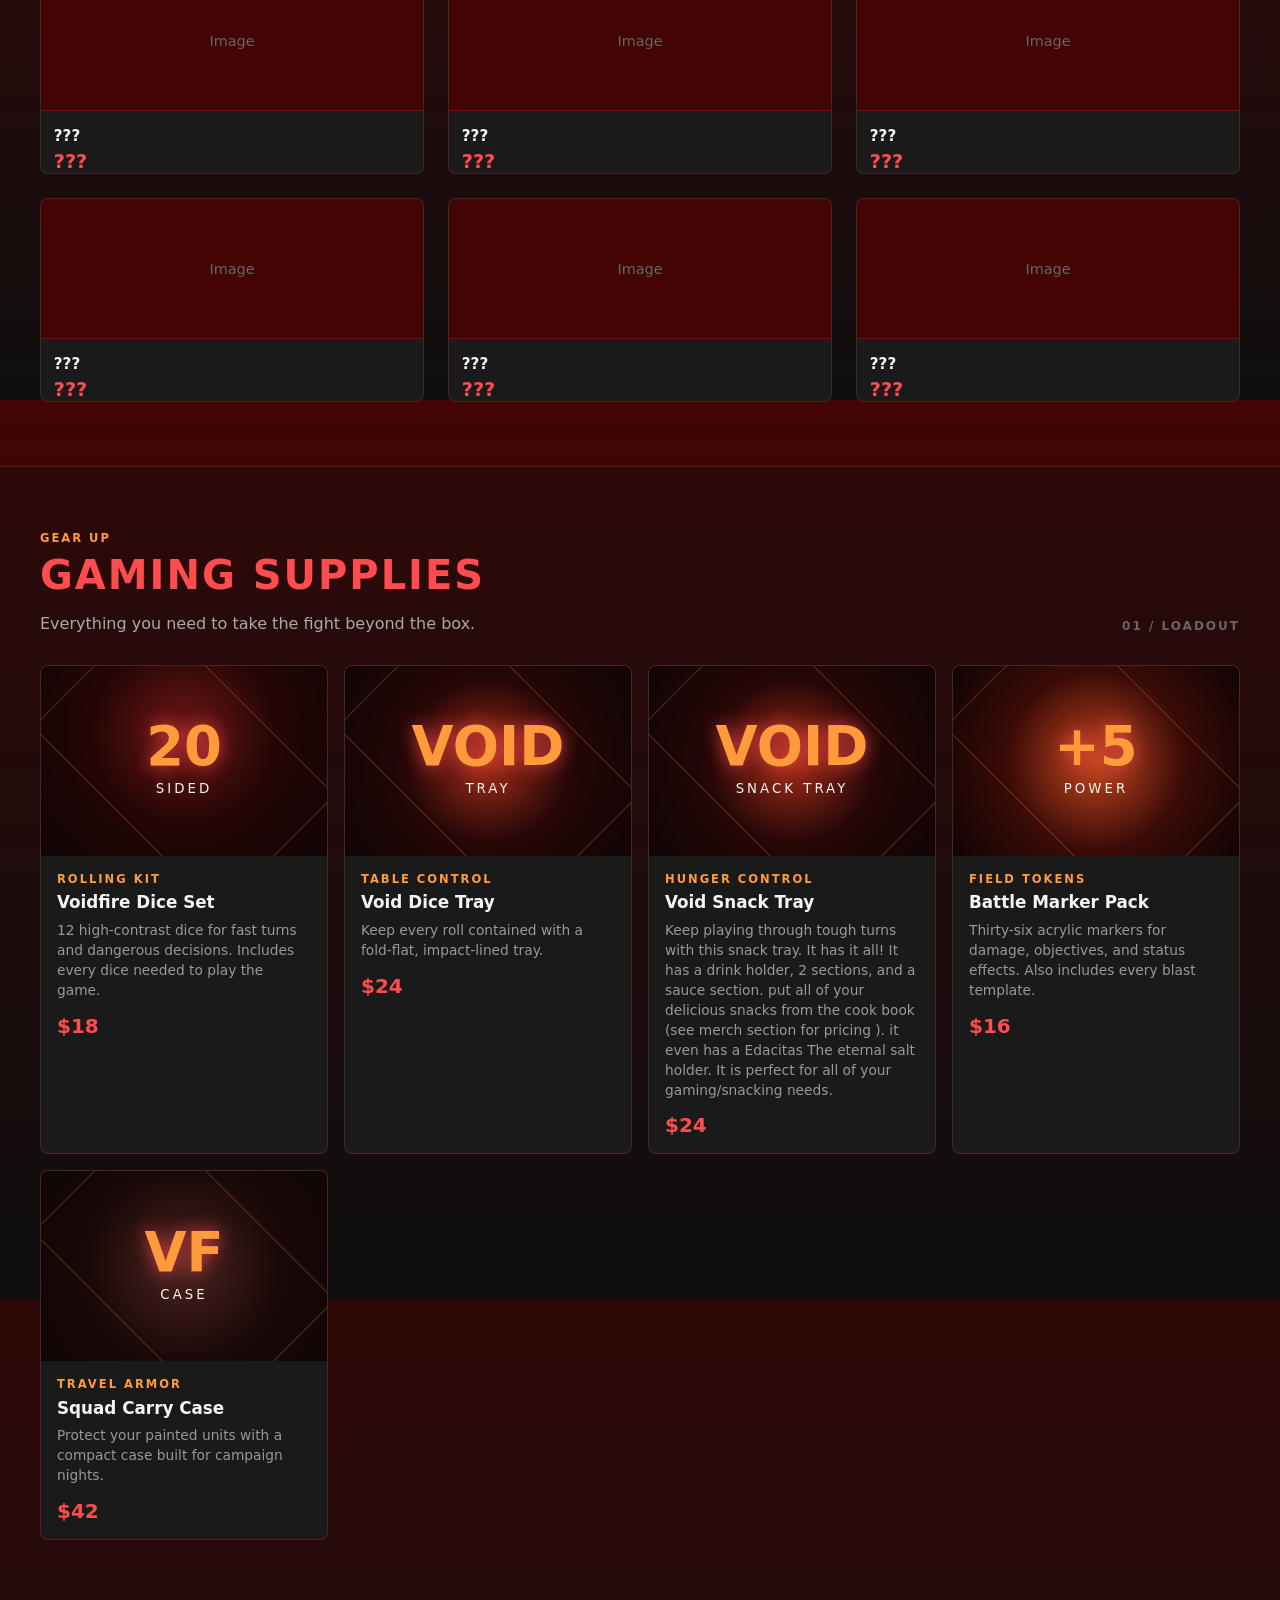
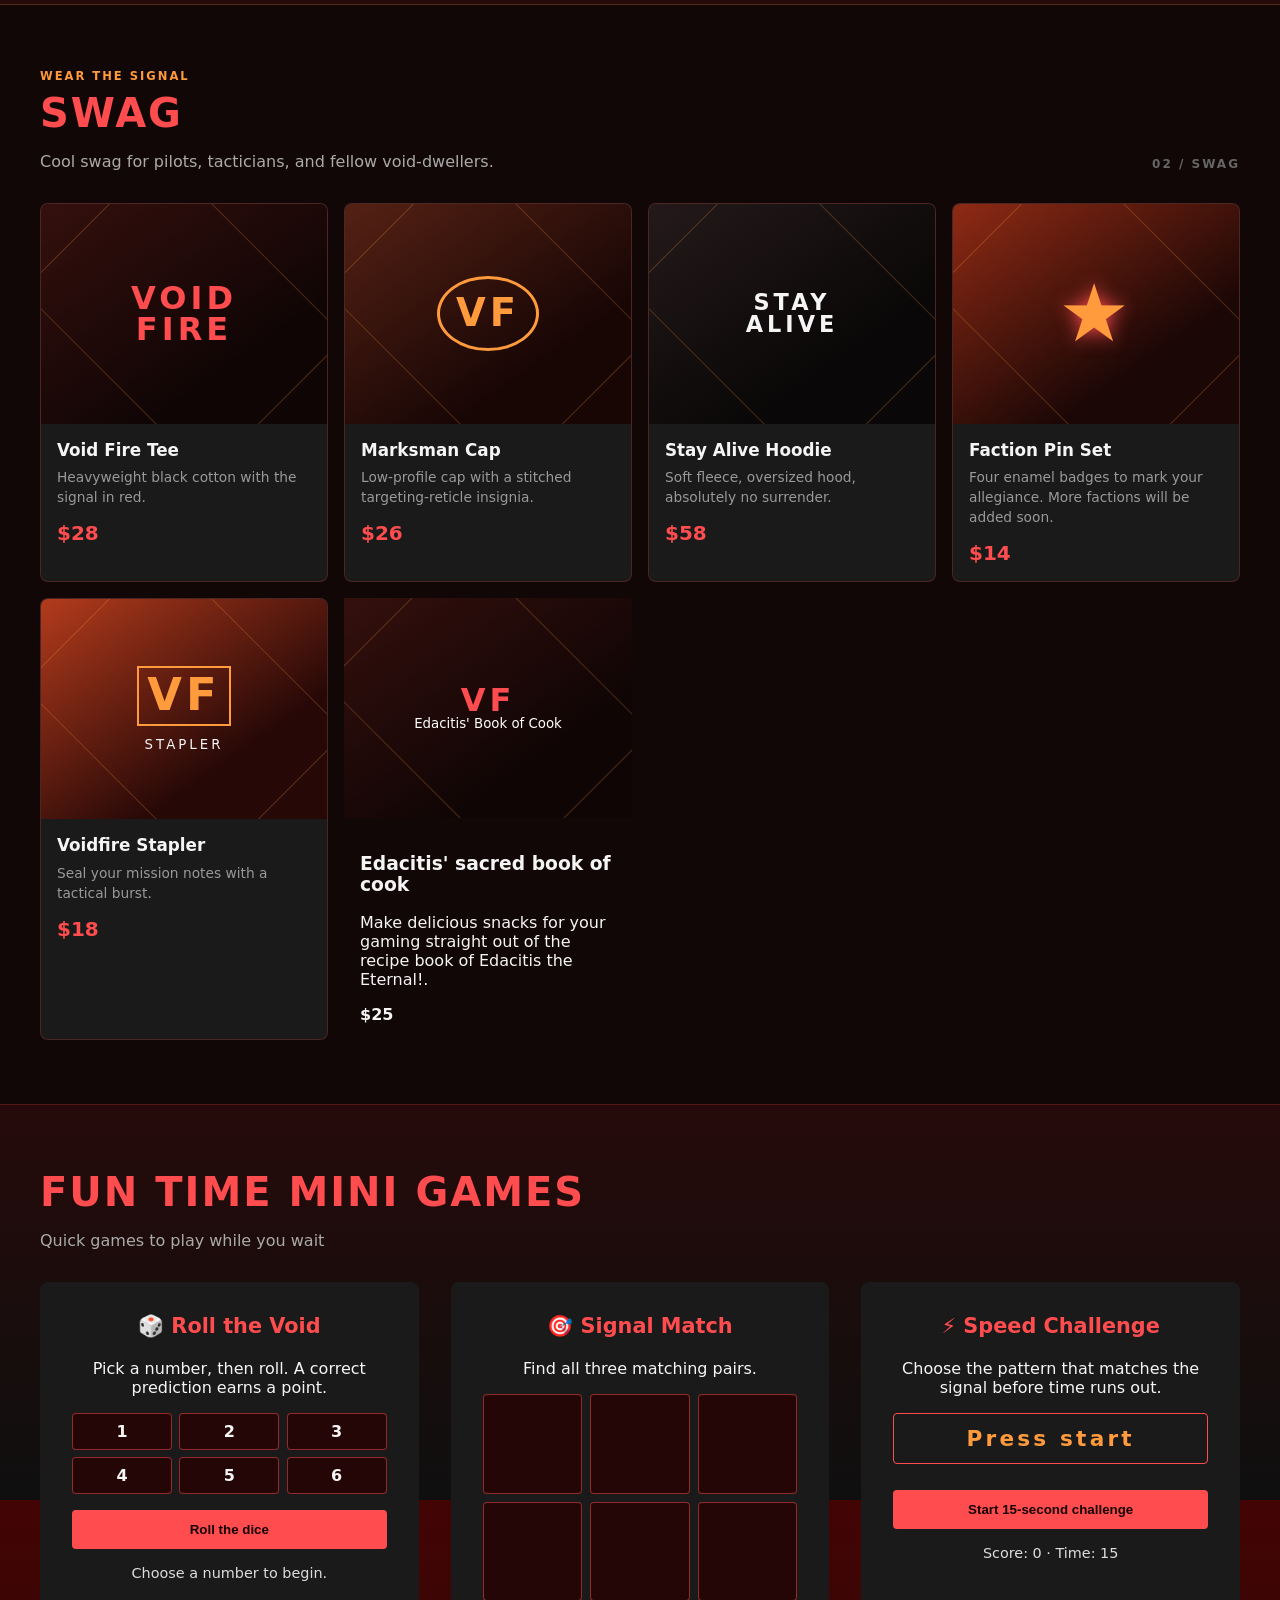
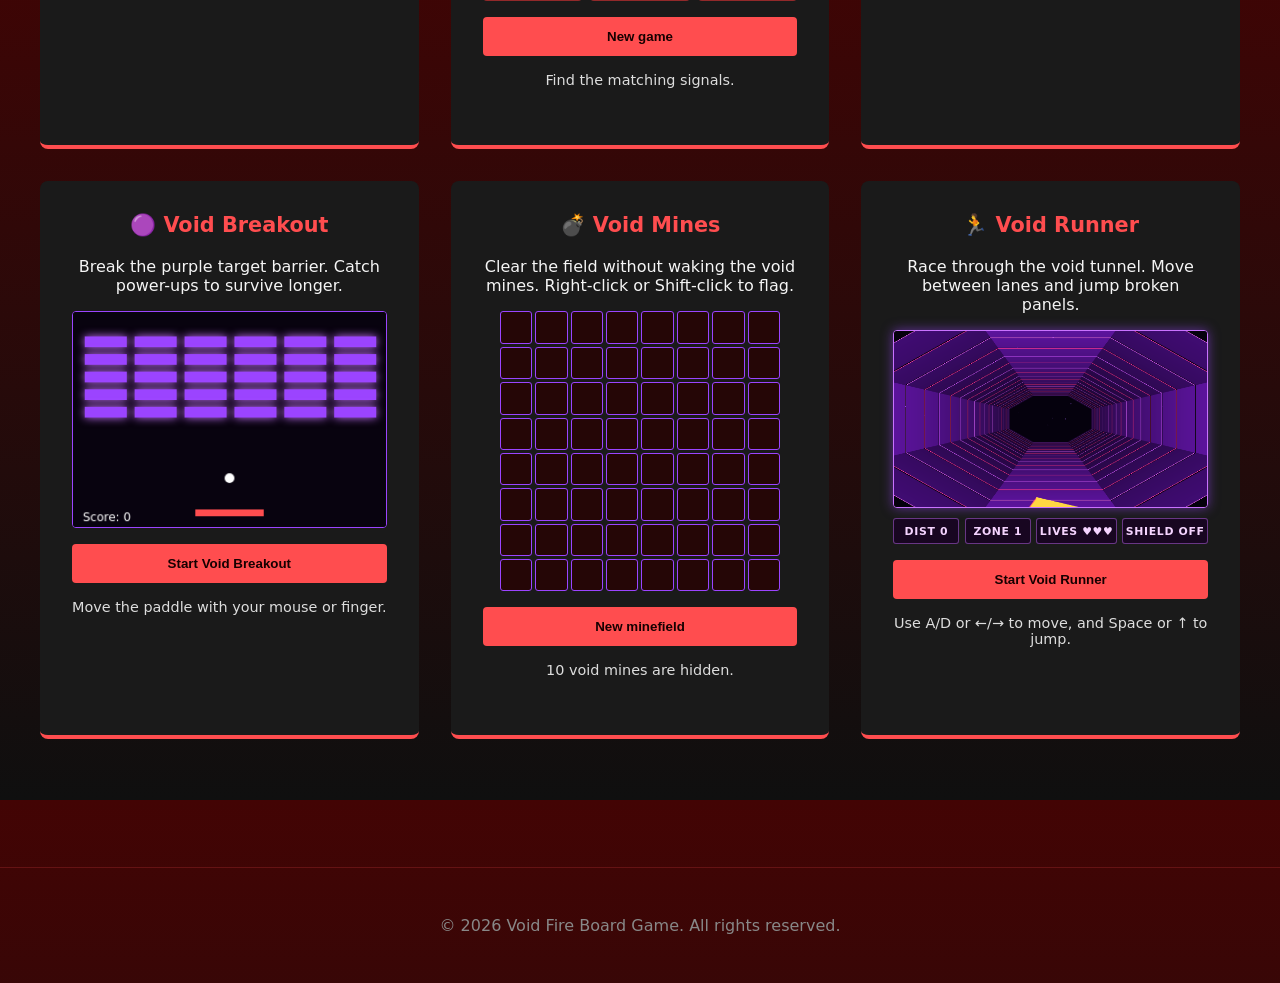
==== commit 2d54a88c: "h" ====
--- a/index.html
+++ b/index.html
@@ -236,7 +236,7 @@
           <div class="shop-item-body">
             <p class="item-type">TABLE CONTROL</p>
             <h3>Void Dice Tray</h3>
-            <p>Keep every roll contained with a fold-flat, fire-lined tray.</p>
+            <p>Keep every roll contained with a fold-flat, impact-lined tray.</p>
             <strong>$24</strong>
           </div>
         </article>
@@ -291,7 +291,7 @@
         </article>
         <article class="merch-item">
           <div class="merch-image merch-cap"><span>VF</span></div>
-          <div class="merch-item-body"><h3>Ember Cap</h3><p>Low-profile cap with a stitched flame insignia.</p><strong>$26</strong></div>
+          <div class="merch-item-body"><h3>Marksman Cap</h3><p>Low-profile cap with a stitched targeting-reticle insignia.</p><strong>$26</strong></div>
         </article>
         <article class="merch-item">
           <div class="merch-image merch-hoodie"><span>STAY<br>ALIVE</span></div>
@@ -303,7 +303,7 @@
         </article>
         <article class="merch-item">
           <div class="merch-image merch-stapler"><span>VF</span><small>STAPLER</small></div>
-          <div class="merch-item-body"><h3>Voidfire Stapler</h3><p>Seal your mission notes with a flash of fire.</p><strong>$18</strong></div>
+          <div class="merch-item-body"><h3>Voidfire Stapler</h3><p>Seal your mission notes with a tactical burst.</p><strong>$18</strong></div>
         </article>
         
         <article class="Edacitis-Book_of_Cook">
@@ -335,11 +335,11 @@
           <p class="game-status" id="roll-status" aria-live="polite">Choose a number to begin.</p>
         </div>
         <div class="minigame">
-          <h3>🔥 Flame Match</h3>
+          <h3>🎯 Signal Match</h3>
           <p>Find all three matching pairs.</p>
-          <div class="memory-grid" id="memory-grid" aria-label="Flame Match cards"></div>
+          <div class="memory-grid" id="memory-grid" aria-label="Signal Match cards"></div>
           <button class="btn" id="memory-reset" type="button">New game</button>
-          <p class="game-status" id="memory-status" aria-live="polite">Find the matching flames.</p>
+          <p class="game-status" id="memory-status" aria-live="polite">Find the matching signals.</p>
         </div>
         <div class="minigame">
           <h3>⚡ Speed Challenge</h3>
@@ -351,7 +351,7 @@
         </div>
         <div class="minigame">
           <h3>🟣 Void Breakout</h3>
-          <p>Break the purple-fire barrier. Catch power-ups to survive longer.</p>
+          <p>Break the purple target barrier. Catch power-ups to survive longer.</p>
           <canvas class="arcade-canvas" id="breakout-canvas" width="320" height="220" aria-label="Void Breakout game"></canvas>
           <button class="btn" id="breakout-start" type="button">Start Void Breakout</button>
           <p class="game-status" id="breakout-status" aria-live="polite">Move the paddle with your mouse or finger.</p>
@@ -367,6 +367,7 @@
           <h3>🏃 Void Runner</h3>
           <p>Race through the void tunnel. Move between lanes and jump broken panels.</p>
           <canvas class="arcade-canvas" id="runner-canvas" width="640" height="360" aria-label="Void Runner game"></canvas>
+          <div class="runner-hud" aria-live="polite"><span id="runner-distance">DIST 0</span><span id="runner-zone">ZONE 1</span><span id="runner-lives">LIVES ♥♥♥</span><span id="runner-shield">SHIELD OFF</span></div>
           <button class="btn" id="runner-start" type="button">Start Void Runner</button>
           <p class="game-status" id="runner-status" aria-live="polite">Use A/D or ←/→ to move, and Space or ↑ to jump.</p>
         </div>
@@ -405,8 +406,8 @@
       rollStatus.textContent = `${won ? 'Direct hit!' : 'Miss!'} You rolled ${roll}. Score: ${rollScore}`;
     });
 
-    // Flame Match
-    const flameSymbols = ['🔥', '☄️', '🌋'];
+    // Signal Match
+    const signalSymbols = ['◉', '✦', '◆'];
     let flippedCards = [];
     let matchedCards = 0;
     let lockMemoryBoard = false;
@@ -421,9 +422,9 @@
       flippedCards = [];
       matchedCards = 0;
       lockMemoryBoard = false;
-      memoryStatus.textContent = 'Find the matching flames.';
+      memoryStatus.textContent = 'Find the matching signals.';
       memoryGrid.replaceChildren();
-      shuffle([...flameSymbols, ...flameSymbols]).forEach((symbol) => {
+      shuffle([...signalSymbols, ...signalSymbols]).forEach((symbol) => {
         const card = document.createElement('button');
         card.type = 'button';
         card.className = 'memory-card';
@@ -448,7 +449,7 @@
         second.classList.add('matched');
         flippedCards = [];
         matchedCards += 1;
-        memoryStatus.textContent = matchedCards === flameSymbols.length ? 'You matched every flame!' : 'Match found! Keep going.';
+        memoryStatus.textContent = matchedCards === signalSymbols.length ? 'You matched every signal!' : 'Match found! Keep going.';
         return;
       }
 
@@ -706,6 +707,10 @@
     const runnerCanvas = document.querySelector('#runner-canvas');
     const runnerGl = runnerCanvas.getContext('webgl', { antialias: true });
     const runnerStatus = document.querySelector('#runner-status');
+    const runnerDistance = document.querySelector('#runner-distance');
+    const runnerZone = document.querySelector('#runner-zone');
+    const runnerLives = document.querySelector('#runner-lives');
+    const runnerShield = document.querySelector('#runner-shield');
     let runner = null;
     let runnerFrame = null;
     let runnerRunning = false;
@@ -799,6 +804,12 @@
     function moveRunner(direction) { if (runnerRunning) runner.wall = (runner.wall + direction + runnerSides) % runnerSides; }
     function jumpRunner() { if (runnerRunning && runner.jumpHeight === 0) runner.jumpVelocity = 0.065; }
     function stopRunner() { runnerRunning = false; window.cancelAnimationFrame(runnerFrame); runnerStatus.textContent = `You fell into the void! Distance: ${runner.score}`; document.querySelector('#runner-start').disabled = false; }
+    function updateRunnerHud() {
+      runnerDistance.textContent = `DIST ${runner.score}`;
+      runnerZone.textContent = `ZONE ${runner.zone}`;
+      runnerLives.textContent = `LIVES ${'♥'.repeat(runner.lives)}${'♡'.repeat(3 - runner.lives)}`;
+      runnerShield.textContent = runner.shield ? 'SHIELD READY' : 'SHIELD OFF';
+    }
     function updateRunner() {
       if (!runnerRunning) return;
       let wallDifference = runner.wall - runner.displayWall;
@@ -838,20 +849,29 @@
           runner.shield = false;
           runner.gaps = runner.gaps.filter((gap) => gap !== hittingGap);
           runnerStatus.textContent = 'Shield saved you from the void!';
-        } else return stopRunner();
+        } else {
+          runner.lives -= 1;
+          runner.gaps = runner.gaps.filter((gap) => gap !== hittingGap);
+          if (runner.lives <= 0) return stopRunner();
+          runnerStatus.textContent = `Hull damaged! ${runner.lives} lives left.`;
+        }
       }
       runner.score += 1;
-      runner.speed = Math.min(0.22, 0.075 + runner.score / 24000);
+      runner.zone = Math.floor(runner.score / 600) + 1;
+      runner.speed = Math.min(0.28, 0.075 + runner.score / 18000);
+      if (runner.score % 600 === 0) runnerStatus.textContent = `Zone ${runner.zone} reached — tunnel speed increased!`;
       if (runner.score % 30 === 0) runnerStatus.textContent = `Distance: ${runner.score} · Shield: ${runner.shield ? 'READY' : 'none'}`;
+      if (runner.score % 10 === 0) updateRunnerHud();
       drawRunner();
       runnerFrame = window.requestAnimationFrame(updateRunner);
     }
     function startRunner() {
       if (!runnerGl) { runnerStatus.textContent = 'Your browser needs WebGL enabled to play Void Runner.'; return; }
-      runner = { wall: 0, displayWall: 0, jumpHeight: 0, jumpVelocity: 0, gaps: [], cores: [], shield: false, score: 0, speed: 0.075, spawnIn: 10, coreSpawnIn: 13 };
+      runner = { wall: 0, displayWall: 0, jumpHeight: 0, jumpVelocity: 0, gaps: [], cores: [], shield: false, score: 0, lives: 3, zone: 1, speed: 0.075, spawnIn: 10, coreSpawnIn: 13 };
       runnerRunning = true;
       document.querySelector('#runner-start').disabled = true;
       runnerStatus.textContent = 'Move around the 3D tunnel and jump the void gaps!';
+      updateRunnerHud();
       updateRunner();
     }
     runnerCanvas.addEventListener('pointerdown', (event) => { if (runnerRunning) { const bounds = runnerCanvas.getBoundingClientRect(); moveRunner(event.clientX - bounds.left < bounds.width / 2 ? -1 : 1); } });
@@ -862,7 +882,8 @@
       if (event.code === 'ArrowUp' || event.code === 'KeyW' || event.code === 'Space') { event.preventDefault(); jumpRunner(); }
     });
     document.querySelector('#runner-start').addEventListener('click', startRunner);
-    runner = { wall: 0, displayWall: 0, jumpHeight: 0, gaps: [], cores: [], shield: false, score: 0 };
+    runner = { wall: 0, displayWall: 0, jumpHeight: 0, gaps: [], cores: [], shield: false, score: 0, lives: 3, zone: 1 };
+    updateRunnerHud();
     if (runnerGl) drawRunner();
 
     const sectionSounds = [
--- a/styles.css
+++ b/styles.css
@@ -105,6 +105,8 @@
 .speed-options{display:grid;gap:0.45rem}.speed-options button{padding:0.55rem;letter-spacing:0.15rem}.speed-options button:hover{background:#692018}
 .arcade-canvas{display:block;width:100%;height:auto;background:#08030f;border:1px solid #9b44ff;border-radius:4px;touch-action:none}
 #runner-canvas{border-color:#c972ff;box-shadow:0 0 12px rgba(155,68,255,0.55),inset 0 0 18px rgba(255,77,79,0.2)}
+.runner-hud{display:flex;justify-content:space-between;gap:0.35rem;margin-top:0.6rem;color:#f5d4ff;font-size:0.68rem;font-weight:800;letter-spacing:0.06em}
+.runner-hud span{flex:1;padding:0.35rem 0.15rem;border:1px solid rgba(201,114,255,0.45);border-radius:3px;background:#180621;white-space:nowrap}
 .mines-board{display:grid;grid-template-columns:repeat(8,1fr);gap:3px;max-width:280px;margin:0 auto}
 .mines-board button{aspect-ratio:1;border:1px solid #9b44ff;border-radius:3px;background:#250606;color:#fff;font-weight:800;cursor:pointer}
 .mines-board button.open{background:#4d214f;color:#ffe05c}.mines-board button.flagged{background:#692018;color:#52e5ff}
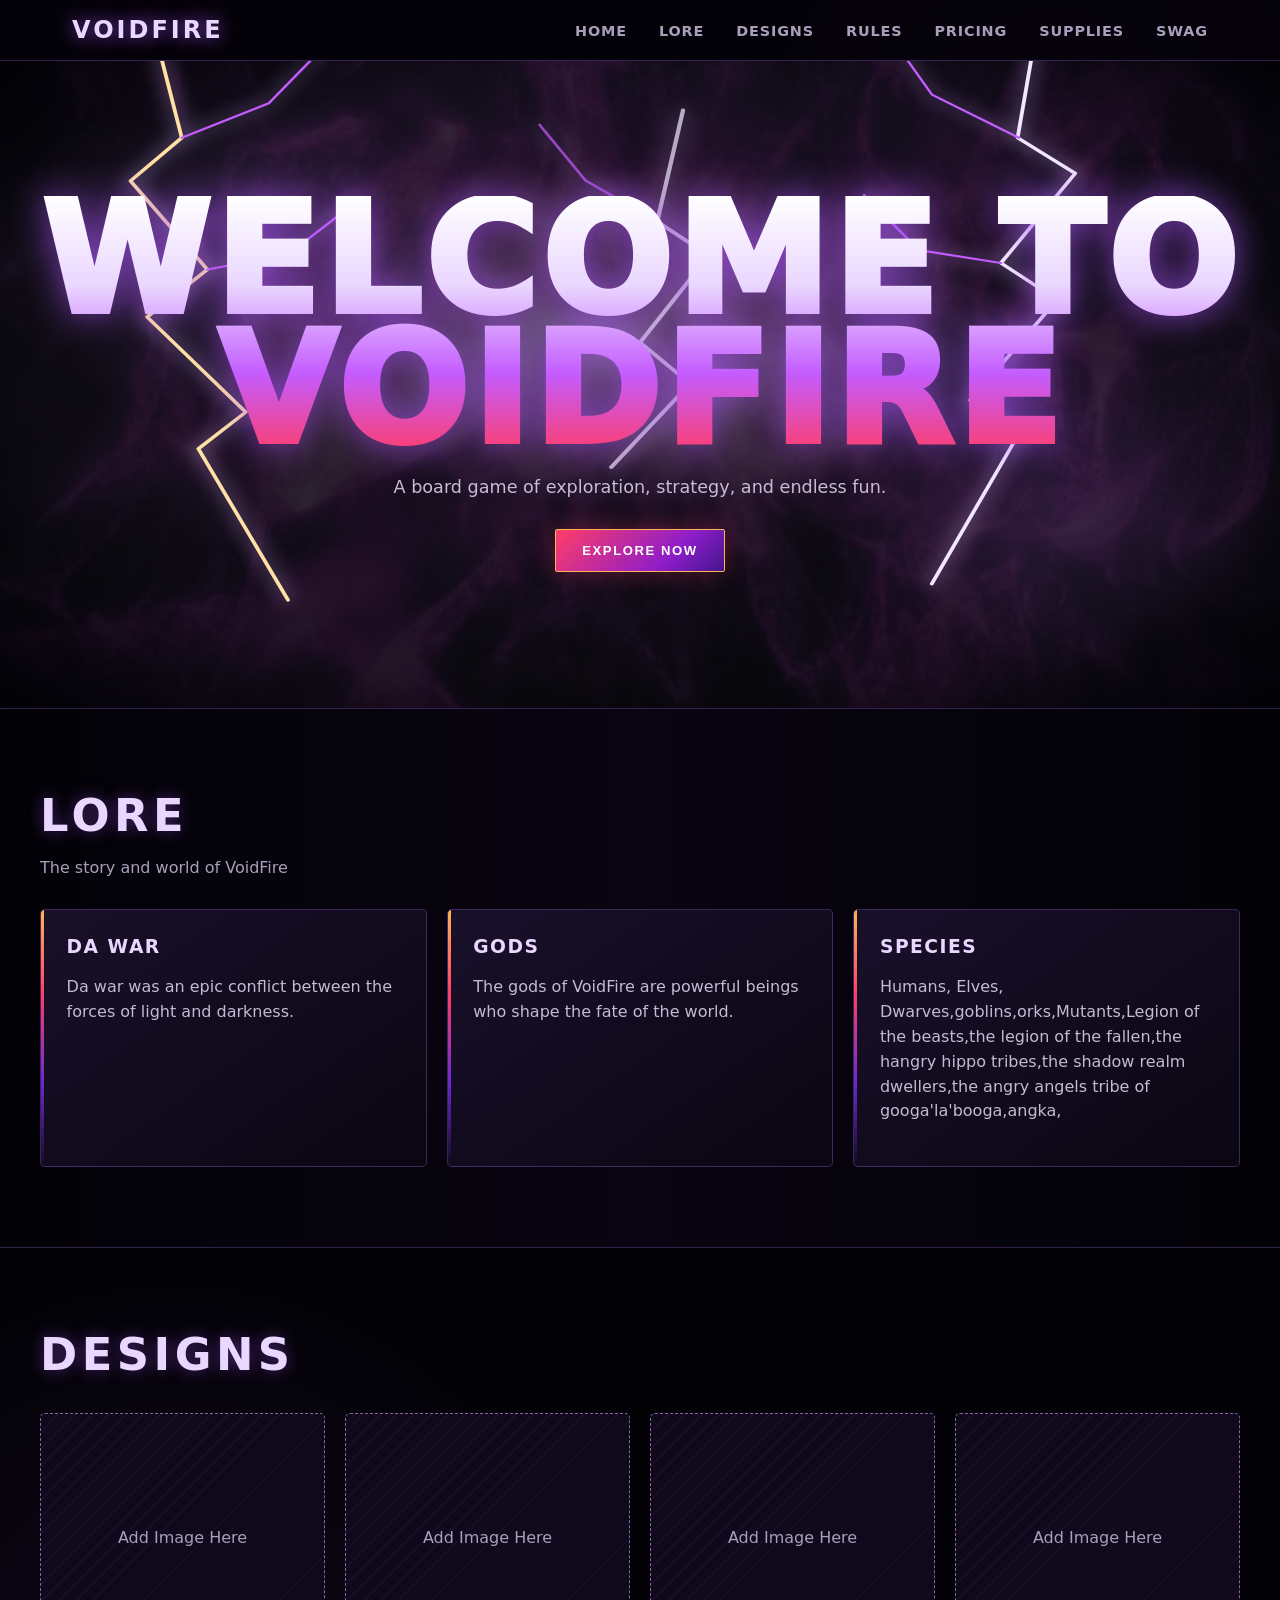
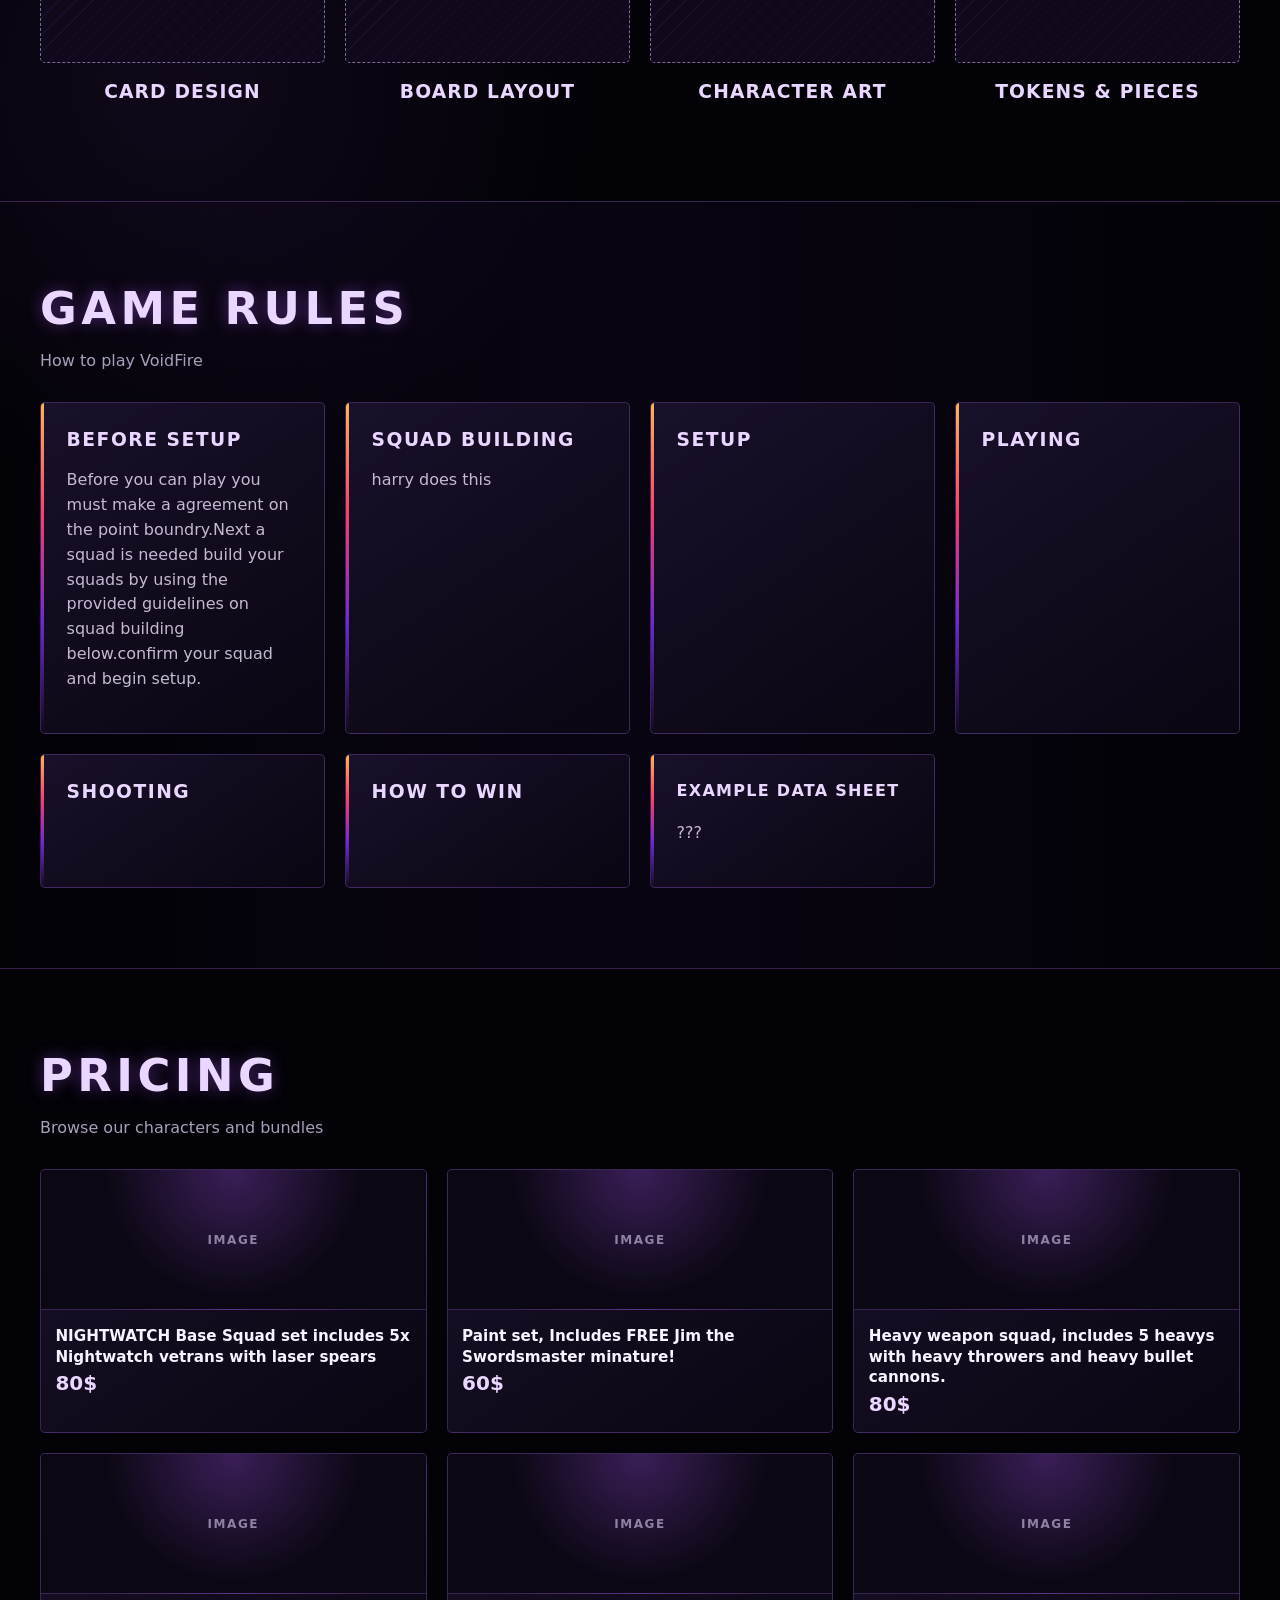
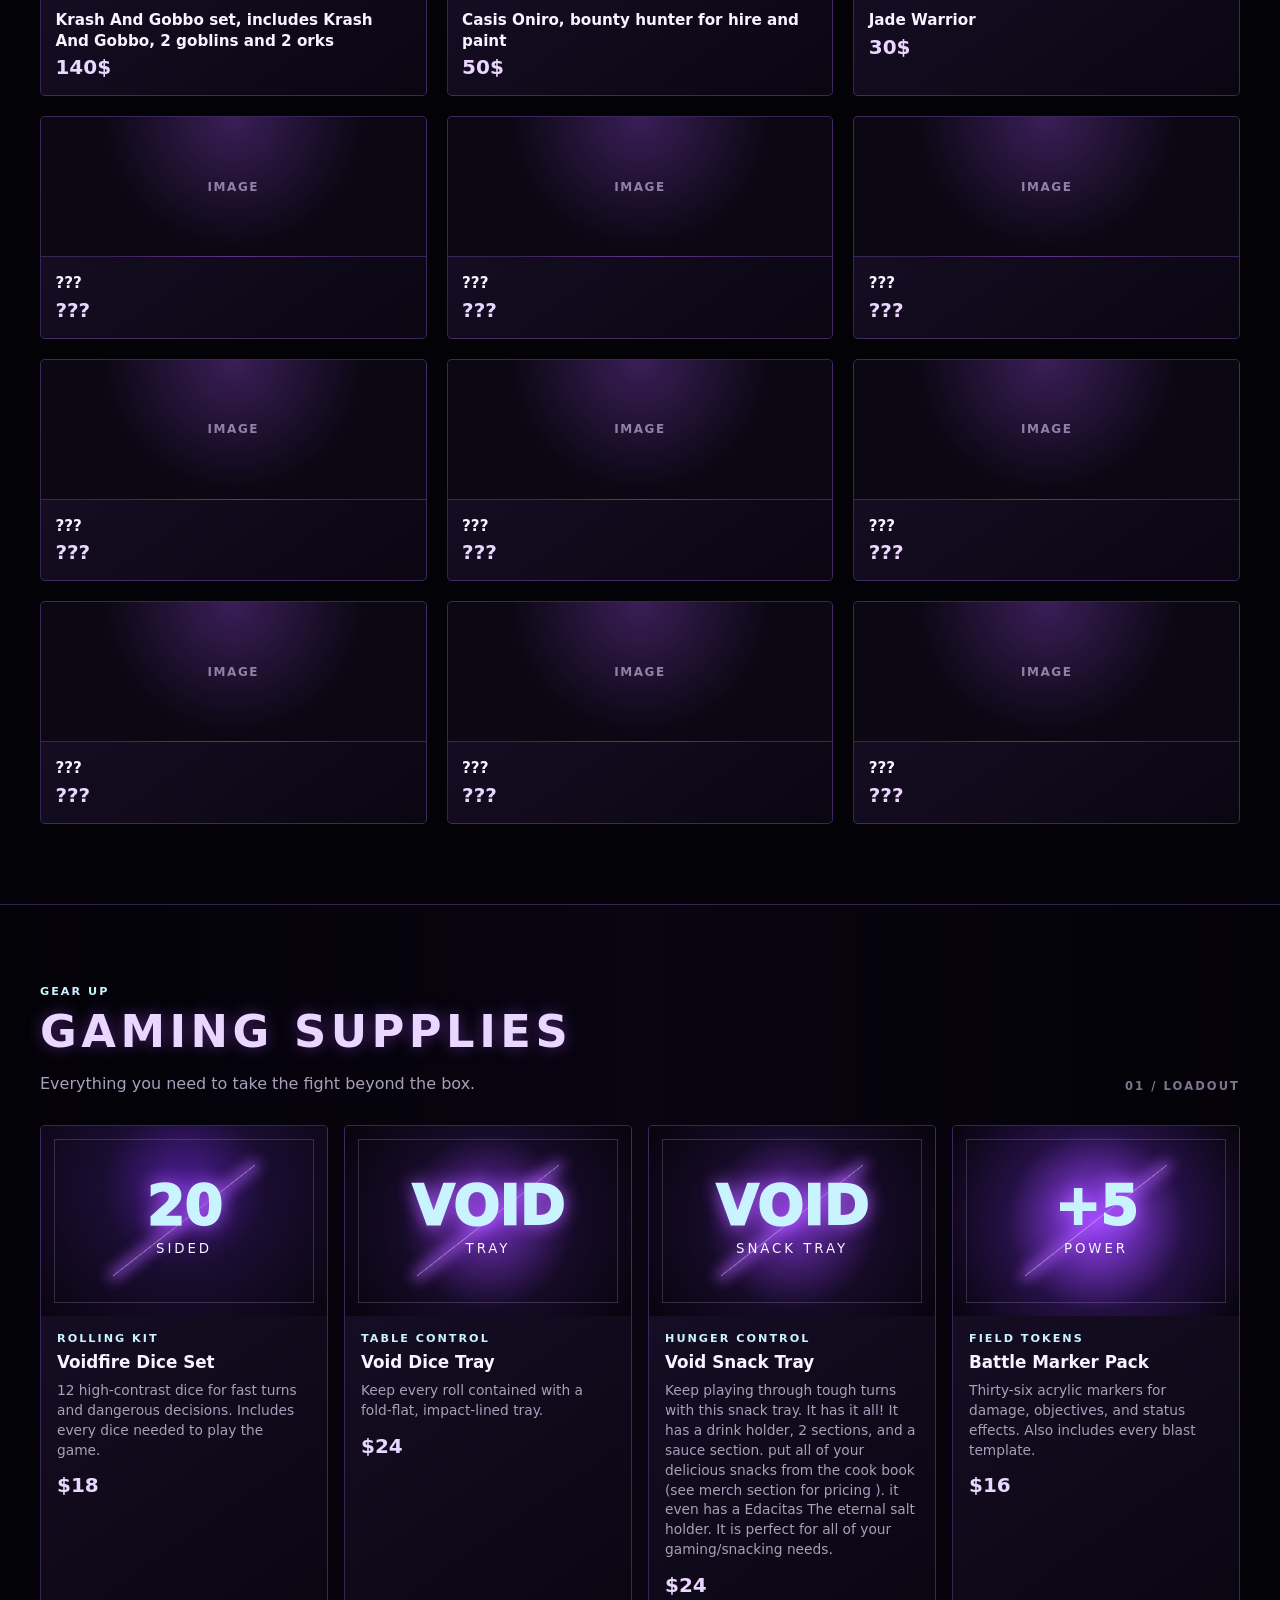
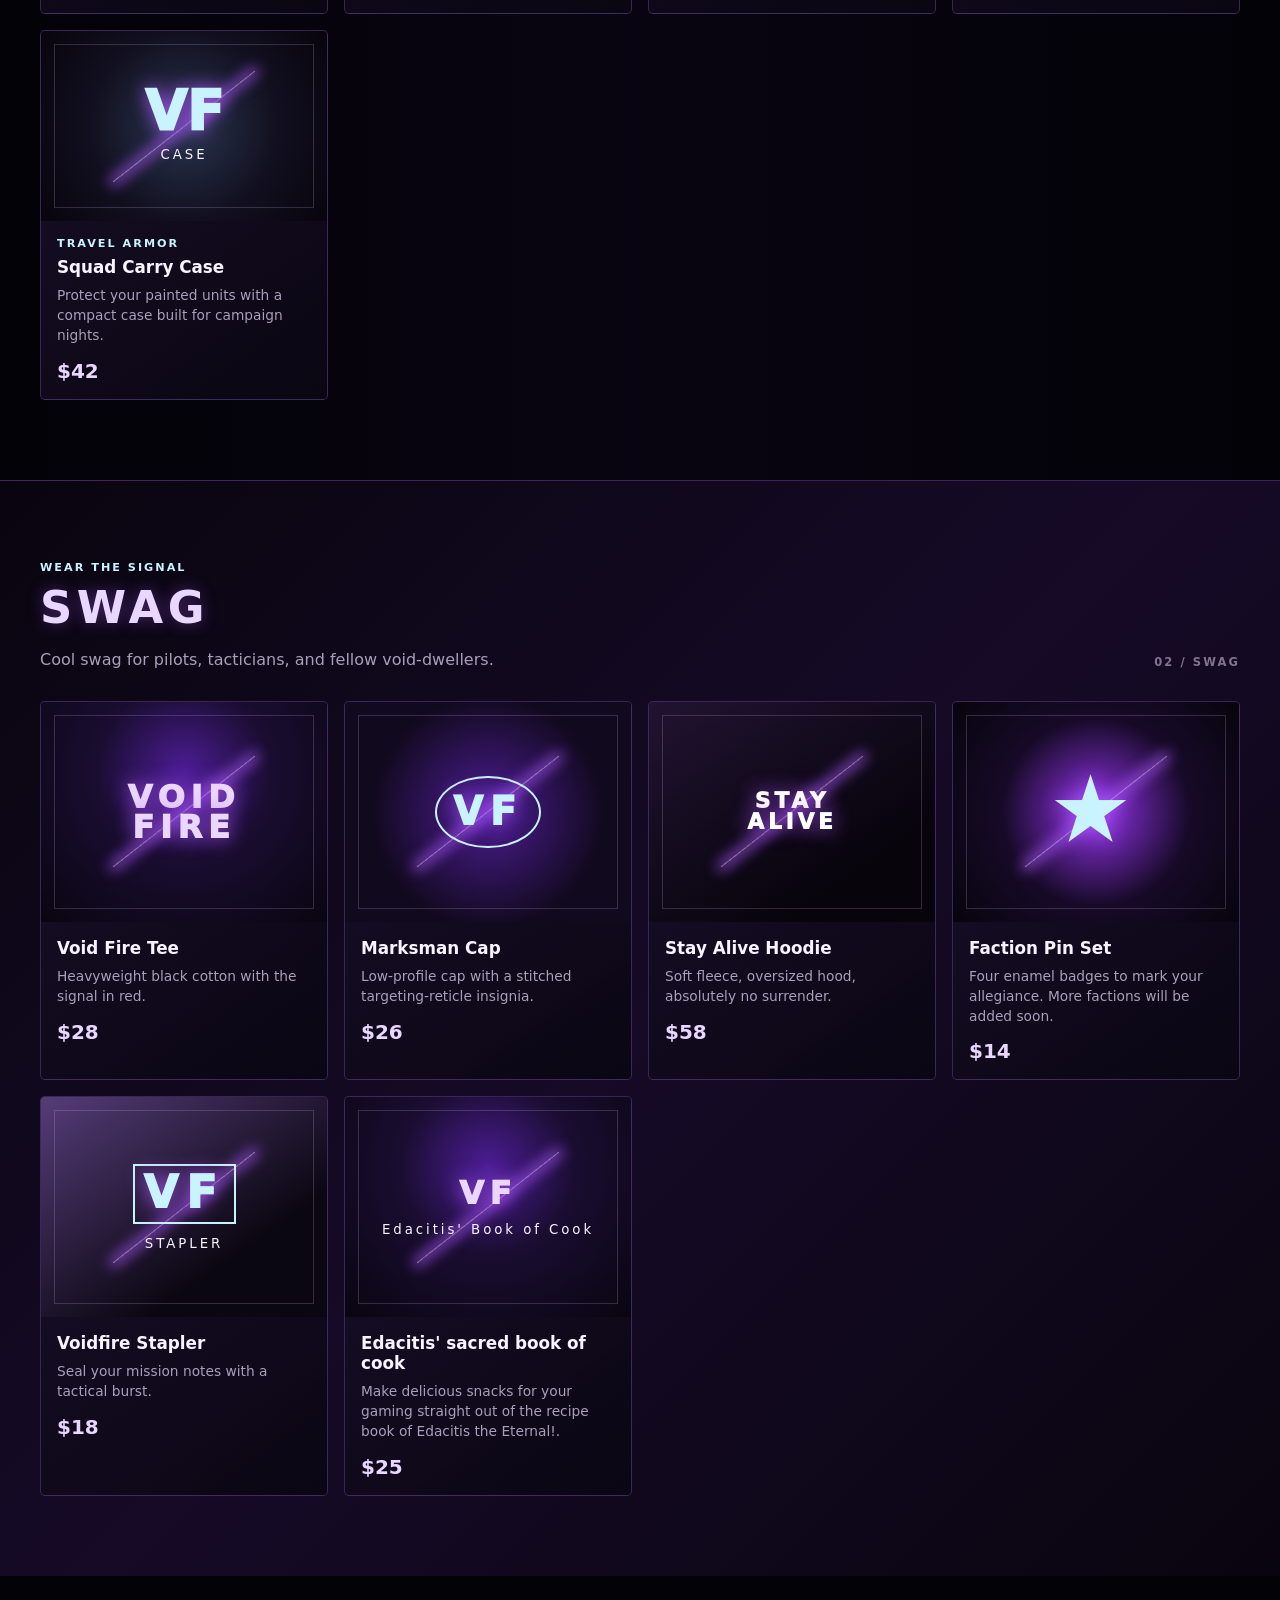
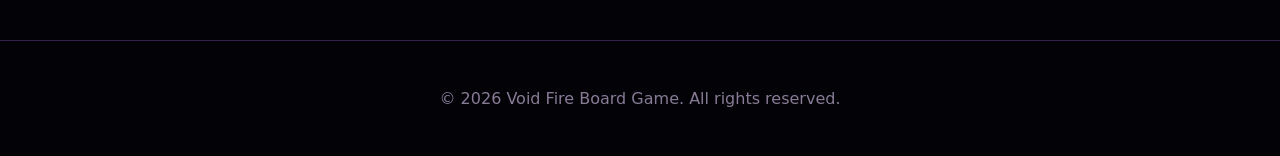
==== commit 75429b7a: "lightning retheme" ====
--- a/index.html
+++ b/index.html
@@ -14,7 +14,6 @@
   <audio id="rules-sound" src="dragon-studio-monster-growl-376892.mp3" preload="metadata"></audio>
   <audio id="pricing-sound" src="freesound_community-good-6081.mp3" preload="metadata"></audio>
   <audio id="swag-sound" src="freesound_community-space-music-end-of-time-cilp-by-kris-klavenes-220417-17436.mp3" preload="metadata"></audio>
-  <audio id="minigames-sound" src="olivia_parker-fun-comedic-drum-demo-306644.mp3" preload="metadata"></audio>
 
   <!-- NAVIGATION -->
   <nav class="navbar">
@@ -28,13 +27,28 @@
         <li><a href="#pricing">Pricing</a></li>
         <li><a href="#supplies">Supplies</a></li>
         <li><a href="#merchandise">Swag</a></li>
-        <li><a href="#minigames">Mini Games</a></li>
       </ul>
     </div>
   </nav>
 
   <!-- HOME SECTION -->
   <section id="home" class="hero">
+    <svg class="lightning-field" viewBox="0 0 1000 600" preserveAspectRatio="none" aria-hidden="true">
+      <g class="lightning-strike lightning-strike-one">
+        <path d="M160 -30 L145 72 L190 105 L132 188 L176 222 L108 315 L145 348 L78 485" />
+        <path d="M146 72 L78 32 L48 -18" />
+        <path d="M132 188 L68 176 L25 125" />
+      </g>
+      <g class="lightning-strike lightning-strike-two">
+        <path d="M770 -30 L792 72 L752 112 L812 194 L765 238 L842 326 L805 360 L875 500" />
+        <path d="M792 72 L860 40 L908 -18" />
+        <path d="M812 194 L875 180 L930 130" />
+      </g>
+      <g class="lightning-strike lightning-strike-three">
+        <path d="M530 -20 L512 72 L548 100 L500 172 L535 206 L480 275" />
+        <path d="M512 72 L462 38 L430 -8" />
+      </g>
+    </svg>
     <h1 class="giant">WELCOME TO<br>VOIDFIRE</h1>
     <p class="subtitle">A board game of exploration, strategy, and endless fun.</p>
     <button class="cta-btn">Explore Now</button>
@@ -47,16 +61,16 @@
       <p class="section-desc">The story and world of VoidFire</p>
       <div class="cards-grid">
         <div class="card">
-          <h3>THE WAR</h3>
-          <p>???</p>
+          <h3>DA WAR</h3>
+          <p>Da war was an epic conflict between the forces of light and darkness.</p>
         </div>
         <div class="card">
           <h3>GODS</h3>
-          <p>???</p>
+          <p>The gods of VoidFire are powerful beings who shape the fate of the world.</p>
         </div>
         <div class="card">
           <h3>SPECIES</h3>
-          <p>???</p>
+          <p>Humans, Elves, Dwarves,goblins,orks,Mutants,Legion of the beasts,the legion of the fallen,the hangry hippo tribes,the shadow realm dwellers,the angry angels tribe of googa'la'booga,angka,</p>
         </div>
       </div>
     </div>
@@ -117,6 +131,8 @@
         <div class="rule-box">
           <h3>How to Win</h3>
           <p></p>
+        </div>
+        <div class="rule-box">
           <h4>EXAMPLE DATA SHEET</h4>
           <p>???</p>
         </div>
@@ -319,68 +335,13 @@
           
   </section>
 
-  <!-- MINI GAMES SECTION -->
-  <section id="minigames" class="section">
-    <div class="container">
-      <h2 class="section-title">FUN TIME MINI GAMES</h2>
-      <p class="section-desc">Quick games to play while you wait</p>
-      <div class="minigames-grid">
-        <div class="minigame">
-          <h3>🎲 Roll the Void</h3>
-          <p>Pick a number, then roll. A correct prediction earns a point.</p>
-          <div class="number-picker" aria-label="Choose a dice number">
-            <button type="button" data-guess="1">1</button><button type="button" data-guess="2">2</button><button type="button" data-guess="3">3</button><button type="button" data-guess="4">4</button><button type="button" data-guess="5">5</button><button type="button" data-guess="6">6</button>
-          </div>
-          <button class="btn" id="roll-button" type="button">Roll the dice</button>
-          <p class="game-status" id="roll-status" aria-live="polite">Choose a number to begin.</p>
-        </div>
-        <div class="minigame">
-          <h3>🎯 Signal Match</h3>
-          <p>Find all three matching pairs.</p>
-          <div class="memory-grid" id="memory-grid" aria-label="Signal Match cards"></div>
-          <button class="btn" id="memory-reset" type="button">New game</button>
-          <p class="game-status" id="memory-status" aria-live="polite">Find the matching signals.</p>
-        </div>
-        <div class="minigame">
-          <h3>⚡ Speed Challenge</h3>
-          <p>Choose the pattern that matches the signal before time runs out.</p>
-          <div class="speed-target" id="speed-target">Press start</div>
-          <div class="speed-options" id="speed-options"></div>
-          <button class="btn" id="speed-start" type="button">Start 15-second challenge</button>
-          <p class="game-status" id="speed-status" aria-live="polite">Score: 0 · Time: 15</p>
-        </div>
-        <div class="minigame">
-          <h3>🟣 Void Breakout</h3>
-          <p>Break the purple target barrier. Catch power-ups to survive longer.</p>
-          <canvas class="arcade-canvas" id="breakout-canvas" width="320" height="220" aria-label="Void Breakout game"></canvas>
-          <button class="btn" id="breakout-start" type="button">Start Void Breakout</button>
-          <p class="game-status" id="breakout-status" aria-live="polite">Move the paddle with your mouse or finger.</p>
-        </div>
-        <div class="minigame">
-          <h3>💣 Void Mines</h3>
-          <p>Clear the field without waking the void mines. Right-click or Shift-click to flag.</p>
-          <div class="mines-board" id="mines-board" aria-label="Void Mines board"></div>
-          <button class="btn" id="mines-reset" type="button">New minefield</button>
-          <p class="game-status" id="mines-status" aria-live="polite">10 void mines are hidden.</p>
-        </div>
-        <div class="minigame">
-          <h3>🏃 Void Runner</h3>
-          <p>Race through the void tunnel. Move between lanes and jump broken panels.</p>
-          <canvas class="arcade-canvas" id="runner-canvas" width="640" height="360" aria-label="Void Runner game"></canvas>
-          <div class="runner-hud" aria-live="polite"><span id="runner-distance">DIST 0</span><span id="runner-zone">ZONE 1</span><span id="runner-lives">LIVES ♥♥♥</span><span id="runner-shield">SHIELD OFF</span></div>
-          <button class="btn" id="runner-start" type="button">Start Void Runner</button>
-          <p class="game-status" id="runner-status" aria-live="polite">Use A/D or ←/→ to move, and Space or ↑ to jump.</p>
-        </div>
-      </div>
-    </div>
-  </section>
-
   <!-- FOOTER -->
   <footer class="footer">
     <p>&copy; 2026 Void Fire Board Game. All rights reserved.</p>
   </footer>
 
   <script>
+    if (document.querySelector('#roll-button')) {
     // Roll the Void
     let rollGuess = null;
     let rollScore = 0;
@@ -885,14 +846,14 @@
     runner = { wall: 0, displayWall: 0, jumpHeight: 0, gaps: [], cores: [], shield: false, score: 0, lives: 3, zone: 1 };
     updateRunnerHud();
     if (runnerGl) drawRunner();
+    }
 
     const sectionSounds = [
       { section: document.querySelector('#home'), sound: document.querySelector('#home-sound') },
       { section: document.querySelector('#lore'), sound: document.querySelector('#lore-sound') },
       { section: document.querySelector('#rules'), sound: document.querySelector('#rules-sound') },
       { section: document.querySelector('#pricing'), sound: document.querySelector('#pricing-sound') },
-      { section: document.querySelector('#merchandise'), sound: document.querySelector('#swag-sound') },
-      { section: document.querySelector('#minigames'), sound: document.querySelector('#minigames-sound') }
+      { section: document.querySelector('#merchandise'), sound: document.querySelector('#swag-sound') }
     ];
 
     let playingSound = null;
--- a/styles.css
+++ b/styles.css
@@ -1,128 +1,73 @@
-:root{
-  --bg:#430404;
-  --accent:#ff4d4f;
-  --text:#f5f5f5;
-  --dark:#0f0f0f;
-  --card-bg:#1a1a1a;
+:root {
+  --void: #030207; --void-soft: #090512; --panel: #10091c; --panel-raised: #1a0d2b;
+  --purple: #a855f7; --violet: #6d28d9; --plasma: #ead7ff; --flash: #c9f4ff;
+  --gunfire: #ff3d68; --muzzle: #ffb454;
+  --text: #f8f3ff; --muted: #a99fba; --line: rgba(176, 112, 255, 0.28);
 }
-*{box-sizing:border-box}
-html,body{height:100%;margin:0;font-family:Inter, system-ui, -apple-system, "Segoe UI", Roboto, "Helvetica Neue", Arial, sans-serif;background:linear-gradient(180deg,var(--bg) 0%,var(--dark) 100%);color:var(--text);scroll-behavior:smooth}
+* { box-sizing: border-box; }
+html, body { min-height: 100%; margin: 0; font-family: Inter, system-ui, -apple-system, "Segoe UI", Roboto, "Helvetica Neue", Arial, sans-serif; color: var(--text); scroll-behavior: smooth; background: radial-gradient(circle at 82% 3%, rgba(124,58,237,.2), transparent 22rem), radial-gradient(circle at 14% 25%, rgba(168,85,247,.08), transparent 26rem), var(--void); }
 
-/* NAVBAR */
-.navbar{position:fixed;top:0;width:100%;background:rgba(7,7,7,0.95);backdrop-filter:blur(10px);z-index:1000;border-bottom:1px solid var(--accent)}
-.nav-container{max-width:1200px;margin:0 auto;padding:1rem 2rem;display:flex;justify-content:space-between;align-items:center}
-.nav-title{margin:0;font-size:1.5rem;color:var(--accent);text-transform:uppercase;letter-spacing:2px}
-.nav-links{list-style:none;margin:0;padding:0;display:flex;gap:2rem}
-.nav-links a{color:var(--text);text-decoration:none;font-weight:500;transition:color 0.3s}
-.nav-links a:hover{color:var(--accent)}
+/* NAVIGATION */
+.navbar { position: fixed; top: 0; width: 100%; z-index: 1000; background: rgba(5,3,10,.86); backdrop-filter: blur(14px); border-bottom: 1px solid var(--line); }
+.nav-container { max-width: 1200px; margin: 0 auto; padding: 1rem 2rem; display: flex; justify-content: space-between; align-items: center; }
+.nav-title { margin: 0; color: var(--plasma); font-size: 1.5rem; letter-spacing: 3px; text-transform: uppercase; text-shadow: 0 0 18px rgba(168,85,247,.85); }
+.nav-links { display: flex; gap: 2rem; margin: 0; padding: 0; list-style: none; }
+.nav-links a { color: var(--muted); text-decoration: none; font-size: .9rem; font-weight: 700; letter-spacing: .06em; text-transform: uppercase; transition: color .25s, text-shadow .25s; }
+.nav-links a:hover { color: var(--plasma); text-shadow: 0 0 12px var(--purple); }
 
-/* HERO */
-.hero{margin-top:60px;display:flex;flex-direction:column;align-items:center;justify-content:center;height:70vh;text-align:center;padding:2rem;background:linear-gradient(135deg,#1a0000 0%,var(--bg) 100%)}
-.giant{font-weight:10000;letter-spacing:0.02em;margin:0;color:transparent;background:linear-gradient(90deg,var(--accent),#ff9a3d);-webkit-background-clip:text;background-clip:text;font-size:clamp(48px,12vw,160px);line-height:0.9;text-transform:uppercase}
-.subtitle{margin-top:1rem;color:#ddd;opacity:0.9;font-size:1.2rem}
-.cta-btn{margin-top:2rem;padding:12px 30px;background:var(--accent);color:#000;border:none;font-weight:700;border-radius:4px;cursor:pointer;font-size:1rem;transition:all 0.3s;text-transform:uppercase}
-.cta-btn:hover{transform:scale(1.05);box-shadow:0 0 20px var(--accent)}
+/* HERO — the flash is energy from a gun shot, not flame. */
+.hero { position: relative; isolation: isolate; overflow: hidden; margin-top: 60px; min-height: 72vh; display: flex; flex-direction: column; align-items: center; justify-content: center; padding: 2rem; text-align: center; background: radial-gradient(ellipse 28% 34% at 18% 30%, rgba(155,108,190,.25), transparent 72%), radial-gradient(ellipse 25% 38% at 82% 68%, rgba(111,70,151,.28), transparent 70%), radial-gradient(ellipse 46% 40% at 50% 43%, rgba(214,185,245,.36), transparent 66%), #030207; }
+.hero::before, .hero::after { content: ""; position: absolute; z-index: -1; pointer-events: none; }
+.hero::before { inset: 0; width: auto; height: auto; background: linear-gradient(rgba(25,14,39,.48), rgba(3,2,7,.62)), url("flames for the void fire.jpeg") center / cover; opacity: .42; filter: saturate(.72) contrast(.9); mask-image: radial-gradient(ellipse at center, black 0%, rgba(0,0,0,.88) 68%, transparent 100%); }
+.hero::after { content: none; }
+.lightning-field { position: absolute; inset: 0; z-index: 0; width: 100%; height: 100%; pointer-events: none; overflow: visible; }
+.lightning-strike { fill: none; stroke-linecap: round; stroke-linejoin: round; filter: drop-shadow(0 0 8px rgba(216,180,255,.95)); }
+.lightning-strike path:first-child { stroke: #f2e7ff; stroke-width: 3; }
+.lightning-strike path:not(:first-child) { stroke: #c45cff; stroke-width: 2; }
+.lightning-strike-two path:first-child { stroke: #ffe0a5; }
+.lightning-strike-one { transform: translateX(650px); }
+.lightning-strike-two { transform: translateX(-650px); }
+.lightning-strike-three { opacity: .72; transform: translate(0, 105px) scale(1.12); transform-origin: 500px 300px; }
+.lightning-bolt-one { top: 3%; left: 21%; transform: rotate(20deg); }
+.lightning-bolt-two { top: 13%; right: 24%; height: 48%; transform: rotate(-28deg) scale(.82); opacity: .58; }
+.lightning-bolt-three { bottom: 1%; left: 68%; height: 42%; transform: rotate(42deg) scale(.7); opacity: .5; }
+.giant { position: relative; z-index: 1; margin: 0; font-size: clamp(48px, 12vw, 160px); font-weight: 950; line-height: .85; letter-spacing: .025em; text-transform: uppercase; color: transparent; background: linear-gradient(180deg, #fff 0%, var(--plasma) 34%, #c45cff 68%, var(--gunfire) 100%); -webkit-background-clip: text; background-clip: text; filter: drop-shadow(0 0 18px rgba(168,85,247,.7)); }
+.subtitle { position: relative; z-index: 1; max-width: 40rem; margin: 1.25rem 0 0; color: #c6bcd5; font-size: 1.1rem; }
+.cta-btn { margin-top: 2rem; padding: .82rem 1.65rem; border: 1px solid var(--muzzle); border-radius: 2px; background: linear-gradient(135deg, var(--gunfire), #8d1dca 68%, #43158c); color: white; cursor: pointer; font-size: .82rem; font-weight: 900; letter-spacing: .12em; text-transform: uppercase; box-shadow: 0 0 26px rgba(255,61,104,.3); transition: transform .25s, box-shadow .25s; }
+.cta-btn:hover { transform: translateY(-3px); box-shadow: 0 0 36px rgba(255,180,84,.42); }
 
 /* SECTIONS */
-.section{padding:4rem 2rem;border-top:1px solid rgba(255,77,79,0.2)}
-.container{max-width:1200px;margin:0 auto}
-.section-title{font-size:2.5rem;text-transform:uppercase;letter-spacing:2px;margin:0 0 0.5rem 0;color:var(--accent)}
-.section-desc{color:#aaa;font-size:1rem;margin-bottom:2rem}
+.section { position: relative; padding: 5rem 2rem; border-top: 1px solid var(--line); }
+.section:nth-of-type(even) { background: linear-gradient(90deg, transparent, rgba(124,58,237,.045), transparent); }
+.container { max-width: 1200px; margin: 0 auto; }
+.section-title { margin: 0 0 .5rem; color: var(--plasma); font-size: clamp(2rem, 4vw, 2.8rem); letter-spacing: .1em; text-transform: uppercase; text-shadow: 0 0 16px rgba(168,85,247,.42); }
+.section-desc { margin-bottom: 2rem; color: var(--muted); font-size: 1rem; }
 
-/* CARDS GRID */
-.cards-grid{display:grid;grid-template-columns:repeat(auto-fit,minmax(300px,1fr));gap:2rem;margin-top:2rem}
-.card{background:var(--card-bg);padding:2rem;border-radius:8px;border-left:4px solid var(--accent);transition:all 0.3s}
-.card:hover{transform:translateY(-5px);box-shadow:0 10px 30px rgba(255,77,79,0.1)}
-.card h3{color:var(--accent);margin-top:0}
+/* SHARED PANELS */
+.card, .rule-box, .price-item, .shop-item, .merch-item, .Edacitis-Book_of_Cook { background: linear-gradient(145deg, rgba(28,18,46,.9), rgba(10,6,18,.97)); border: 1px solid var(--line); border-radius: 5px; }
+.cards-grid, .designs-gallery, .rules-content { display: grid; gap: 1.25rem; margin-top: 2rem; }
+.cards-grid { grid-template-columns: repeat(auto-fit, minmax(300px, 1fr)); }.rules-content { grid-template-columns: repeat(auto-fit, minmax(280px, 1fr)); }
+.card, .rule-box { position: relative; padding: 1.6rem; overflow: hidden; transition: transform .25s, border-color .25s, box-shadow .25s; }
+.card::before, .rule-box::before { content: ""; position: absolute; top: 0; left: 0; width: 3px; height: 100%; background: linear-gradient(var(--muzzle), var(--gunfire), var(--violet), transparent); }
+.card:hover, .rule-box:hover, .price-item:hover, .shop-item:hover, .merch-item:hover, .Edacitis-Book_of_Cook:hover { transform: translateY(-5px); border-color: rgba(217,184,255,.75); box-shadow: 0 15px 32px rgba(0,0,0,.45), 0 0 24px rgba(124,58,237,.15); }
+.card h3, .rule-box h3, .rule-box h4 { margin-top: 0; color: var(--plasma); letter-spacing: .08em; text-transform: uppercase; }.card p, .rule-box p { color: #c4bad2; line-height: 1.55; }
 
-/* DESIGNS GALLERY */
-.designs-gallery{display:grid;grid-template-columns:repeat(auto-fit,minmax(250px,1fr));gap:2rem;margin-top:2rem}
-.design-item{text-align:center}
-.placeholder{background:var(--card-bg);border:2px dashed var(--accent);border-radius:8px;height:250px;display:flex;align-items:center;justify-content:center;color:#888;font-weight:500;margin-bottom:1rem}
-.design-item h3{color:var(--accent)}
+/* DESIGN GALLERY */
+.designs-gallery { grid-template-columns: repeat(auto-fit, minmax(250px, 1fr)); }.design-item { text-align: center; }
+.placeholder { height: 250px; display: flex; align-items: center; justify-content: center; border: 1px dashed rgba(217,184,255,.55); border-radius: 5px; color: var(--muted); background: repeating-linear-gradient(135deg, rgba(124,58,237,.09) 0 1px, transparent 1px 12px), var(--panel); }.design-item h3 { color: var(--plasma); letter-spacing: .06em; text-transform: uppercase; }
 
-/* RULES */
-.rules-content{display:grid;grid-template-columns:repeat(auto-fit,minmax(280px,1fr));gap:2rem;margin-top:2rem}
-.rule-box{background:var(--card-bg);padding:1.5rem;border-radius:8px;border-top:3px solid var(--accent)}
-.rule-box h3{color:var(--accent);margin-top:0}
+/* PRODUCT CARDS */
+.pricing-grid-temu { display: grid; grid-template-columns: repeat(3, 1fr); gap: 1.25rem; margin-top: 2rem; }.price-item { overflow: hidden; cursor: pointer; transition: transform .25s, border-color .25s, box-shadow .25s; }
+.price-image { height: 140px; display: grid; place-items: center; color: #8f82a4; font-size: .75rem; font-weight: 800; letter-spacing: .13em; text-transform: uppercase; background: radial-gradient(circle at 50% 0%, rgba(168,85,247,.3), transparent 55%), #0b0713; border-bottom: 1px solid var(--line); }.price-item h3 { margin: 1rem .9rem .25rem; color: var(--text); font-size: .95rem; line-height: 1.35; }.price-tag { margin: .25rem .9rem 1rem; color: var(--plasma); font-size: 1.25rem; font-weight: 900; }
 
-/* PRICING */
-.pricing-grid-temu{display:grid;grid-template-columns:repeat(3,1fr);gap:1.5rem;margin-top:2rem}
-.price-item{background:var(--card-bg);border-radius:8px;overflow:hidden;transition:all 0.3s;border:1px solid rgba(255,77,79,0.2);cursor:pointer}
-.price-item:hover{transform:translateY(-5px);border-color:var(--accent);box-shadow:0 8px 20px rgba(255,77,79,0.1)}
-.price-image{background:var(--bg);border-bottom:1px solid rgba(255,77,79,0.2);height:140px;display:flex;align-items:center;justify-content:center;color:#666;font-weight:500;font-size:0.9rem}
-.price-item h3{margin:1rem 0.8rem 0.2rem 0.8rem;font-size:0.95rem;color:var(--text);line-height:1.3;word-break:break-word}
-.price-tag{margin:0.2rem 0.8rem 0.8rem 0.8rem;font-size:1.2rem;font-weight:900;color:var(--accent);margin-bottom:0}
-
-/* SHOP */
-.shop-section{background:rgba(15,15,15,0.35)}
-.shop-heading{display:flex;justify-content:space-between;align-items:end;gap:2rem;margin-bottom:2rem}
-.shop-heading .section-desc{margin-bottom:0}
-.eyebrow,.item-type{color:#ff9a3d;font-size:0.72rem;font-weight:800;letter-spacing:2px;margin:0 0 0.4rem}
-.shop-mark{color:#666;font-size:0.75rem;font-weight:700;letter-spacing:2px;white-space:nowrap}
-.shop-grid,.merch-grid{display:grid;grid-template-columns:repeat(4,1fr);gap:1rem}
-.shop-item,.merch-item{background:var(--card-bg);border:1px solid rgba(255,77,79,0.22);border-radius:8px;overflow:hidden;transition:transform 0.3s,border-color 0.3s,box-shadow 0.3s}
-.shop-item:hover,.merch-item:hover{transform:translateY(-6px);border-color:var(--accent);box-shadow:0 12px 25px rgba(255,77,79,0.14)}
-.shop-image,.merch-image{height:190px;display:flex;flex-direction:column;align-items:center;justify-content:center;background:radial-gradient(circle at 50% 35%,#6e1714 0%,#250606 48%,#100505 100%);color:#fff;position:relative;overflow:hidden}
-.shop-image:after,.merch-image:after{content:"";position:absolute;inset:12px;border:1px solid rgba(255,154,61,0.25);transform:rotate(45deg);pointer-events:none}
-.shop-image span{font-size:3.4rem;font-weight:900;line-height:0.8;color:#ff9a3d;text-shadow:0 0 18px rgba(255,77,79,0.8)}
-.shop-image small{margin-top:0.8rem;letter-spacing:3px;color:#f5f5f5}
-.supply-tray{background:radial-gradient(circle at center,#a52d19 0%,#260707 48%,#100505 100%)}
-.supply-tokens{background:radial-gradient(circle at center,#c4471f 0%,#3a0b07 52%,#100505 100%)}
-.supply-case{background:radial-gradient(circle at center,#4b2320 0%,#1a0908 55%,#100505 100%)}
-.shop-item-body,.merch-item-body{padding:1rem}
-.shop-item h3,.merch-item h3{margin:0;color:var(--text);font-size:1.05rem}
-.shop-item p:not(.item-type),.merch-item p{color:#999;font-size:0.86rem;line-height:1.45;min-height:2.5rem;margin:0.55rem 0 0.8rem}
-.shop-item strong,.merch-item strong{color:var(--accent);font-size:1.25rem}
-.merch-section{background:#120707;border-top-color:rgba(255,154,61,0.25)}
-.merch-image{height:220px;background:linear-gradient(145deg,#34100d,#100505 70%)}
-.merch-image span{font-weight:900;letter-spacing:4px;color:#ff4d4f;text-align:center;font-size:2rem;line-height:0.95;z-index:1}
-.merch-cap{background:linear-gradient(145deg,#552114,#180605 70%)}
-.merch-cap span{border:3px solid #ff9a3d;border-radius:50%;padding:1rem;color:#ff9a3d;font-size:2.4rem}
-.merch-hoodie{background:linear-gradient(145deg,#24191a,#090707 70%)}
-.merch-hoodie span{color:#f5f5f5;font-size:1.4rem}
-.merch-pin{background:linear-gradient(145deg,#8f2a14,#1b0706 70%)}
-.merch-pin span{font-size:5rem;color:#ff9a3d;text-shadow:0 0 18px #ff4d4f}
-.merch-stapler{background:linear-gradient(145deg,#b33b1c,#260807 70%)}
-.merch-stapler span{font-size:2.8rem;color:#ff9a3d;border:2px solid #ff9a3d;padding:0.35rem 0.55rem;line-height:1}
-.merch-stapler small{margin-top:0.7rem;color:#f5f5f5;letter-spacing:3px;z-index:1}
-
-/* MINI GAMES */
-.minigames-grid{display:grid;grid-template-columns:repeat(auto-fit,minmax(300px,1fr));gap:2rem;margin-top:2rem}
-.minigame{background:var(--card-bg);padding:2rem;border-radius:8px;text-align:center;border-bottom:4px solid var(--accent)}
-.minigame h3{color:var(--accent);font-size:1.3rem;margin-top:0}
-.minigame .btn{width:100%;margin-top:1rem;padding:0.75rem;background:var(--accent);border:0;border-radius:4px;color:#160000;font-weight:800;cursor:pointer}
-.minigame .btn:disabled{cursor:not-allowed;opacity:0.55}
-.number-picker{display:grid;grid-template-columns:repeat(3,1fr);gap:0.45rem}
-.number-picker button,.memory-card,.speed-options button{border:1px solid rgba(255,77,79,0.5);border-radius:4px;background:#250606;color:var(--text);font:inherit;font-weight:800;cursor:pointer}
-.number-picker button{padding:0.5rem}
-.number-picker button:hover,.number-picker button.selected{background:var(--accent);color:#160000}
-.game-status{min-height:2.8em;color:#ddd;font-size:0.9rem;margin:1rem 0 0}
-.memory-grid{display:grid;grid-template-columns:repeat(3,1fr);gap:0.5rem}
-.memory-card{aspect-ratio:1;font-size:1.8rem}
-.memory-card.flipped{background:#692018}.memory-card.matched{background:#ff9a3d;color:#160000;cursor:default}
-.speed-target{margin:1rem 0 0.6rem;padding:0.75rem;border:1px solid var(--accent);border-radius:4px;letter-spacing:0.2rem;font-size:1.35rem;font-weight:800;color:#ff9a3d}
-.speed-options{display:grid;gap:0.45rem}.speed-options button{padding:0.55rem;letter-spacing:0.15rem}.speed-options button:hover{background:#692018}
-.arcade-canvas{display:block;width:100%;height:auto;background:#08030f;border:1px solid #9b44ff;border-radius:4px;touch-action:none}
-#runner-canvas{border-color:#c972ff;box-shadow:0 0 12px rgba(155,68,255,0.55),inset 0 0 18px rgba(255,77,79,0.2)}
-.runner-hud{display:flex;justify-content:space-between;gap:0.35rem;margin-top:0.6rem;color:#f5d4ff;font-size:0.68rem;font-weight:800;letter-spacing:0.06em}
-.runner-hud span{flex:1;padding:0.35rem 0.15rem;border:1px solid rgba(201,114,255,0.45);border-radius:3px;background:#180621;white-space:nowrap}
-.mines-board{display:grid;grid-template-columns:repeat(8,1fr);gap:3px;max-width:280px;margin:0 auto}
-.mines-board button{aspect-ratio:1;border:1px solid #9b44ff;border-radius:3px;background:#250606;color:#fff;font-weight:800;cursor:pointer}
-.mines-board button.open{background:#4d214f;color:#ffe05c}.mines-board button.flagged{background:#692018;color:#52e5ff}
-
-/* FOOTER */
-.footer{text-align:center;padding:2rem;border-top:1px solid rgba(255,77,79,0.2);color:#888;margin-top:4rem}
-
-@media (max-width:768px){
-  .nav-links{flex-direction:column;gap:0.5rem;font-size:0.9rem}
-  .nav-links a{display:block;padding:0.5rem}
-  .giant{font-size:clamp(36px,18vw,72px)}
-  .cards-grid,.designs-gallery,.rules-content,.minigames-grid{grid-template-columns:1fr}
-  .shop-grid,.merch-grid{grid-template-columns:repeat(2,1fr)}
-  .shop-heading{align-items:start;flex-direction:column;gap:0.5rem}
-  .pricing-grid-temu{grid-template-columns:repeat(2,1fr)}
-}
-@media (max-width:480px){
-  .pricing-grid-temu,.shop-grid,.merch-grid{grid-template-columns:1fr}
-}
+/* SHOP + MERCH */
+.shop-section { background: linear-gradient(180deg, rgba(13,8,23,.78), rgba(5,3,10,.4)); }.shop-heading { display: flex; align-items: end; justify-content: space-between; gap: 2rem; margin-bottom: 2rem; }.shop-heading .section-desc { margin-bottom: 0; }
+.eyebrow, .item-type { margin: 0 0 .45rem; color: var(--flash); font-size: .7rem; font-weight: 900; letter-spacing: .18em; }.shop-mark { color: #81728f; font-size: .72rem; font-weight: 800; letter-spacing: .18em; white-space: nowrap; }
+.shop-grid, .merch-grid { display: grid; grid-template-columns: repeat(4, 1fr); gap: 1rem; }.shop-item, .merch-item, .Edacitis-Book_of_Cook { overflow: hidden; transition: transform .25s, border-color .25s, box-shadow .25s; }
+.shop-image, .merch-image { position: relative; height: 190px; display: flex; flex-direction: column; align-items: center; justify-content: center; overflow: hidden; color: white; background: radial-gradient(circle at 50% 32%, #4c1d95 0%, #1a0d31 42%, #09050f 100%); }.shop-image::before, .merch-image::before { content: ""; position: absolute; width: 180px; height: 1px; background: rgba(217,184,255,.65); transform: rotate(-38deg); box-shadow: 0 0 14px 3px var(--purple); }.shop-image::after, .merch-image::after { content: ""; position: absolute; inset: 13px; border: 1px solid rgba(217,184,255,.2); pointer-events: none; }
+.shop-image span { z-index: 1; color: var(--flash); font-size: 3.4rem; font-weight: 950; line-height: .8; text-shadow: 0 0 18px var(--purple); }.shop-image small, .merch-image small { z-index: 1; margin-top: .8rem; color: var(--text); letter-spacing: .22em; }.supply-tray { background: radial-gradient(circle, #7130ba, #160b28 50%, #07040c 100%); }.supply-tokens { background: radial-gradient(circle, #9b44ff, #241044 52%, #07040c 100%); }.supply-case { background: radial-gradient(circle, #293650, #121020 54%, #07040c 100%); }
+.shop-item-body, .merch-item-body { padding: 1rem; }.shop-item h3, .merch-item h3, .Edacitis-Book_of_Cook h3 { margin: 0; color: var(--text); font-size: 1.05rem; }.shop-item p:not(.item-type), .merch-item p, .Edacitis-Book_of_Cook p { min-height: 2.5rem; margin: .55rem 0 .8rem; color: var(--muted); font-size: .86rem; line-height: 1.45; }.shop-item strong, .merch-item strong, .Edacitis-Book_of_Cook strong { color: var(--plasma); font-size: 1.25rem; }
+.merch-section { background: linear-gradient(135deg, #09050f, #160a27 50%, #09050f); }.merch-image { height: 220px; }.merch-image span { z-index: 1; color: var(--plasma); font-size: 2rem; font-weight: 950; letter-spacing: .18em; line-height: .95; text-align: center; text-shadow: 0 0 20px var(--purple); }.merch-cap { background: radial-gradient(circle, #4c1d95, #11091d 65%); }.merch-cap span { padding: 1rem; border: 2px solid var(--flash); border-radius: 50%; color: var(--flash); font-size: 2.4rem; }.merch-hoodie { background: linear-gradient(145deg, #211331, #07040c 75%); }.merch-hoodie span { color: #fff; font-size: 1.35rem; }.merch-pin { background: radial-gradient(circle, #9333ea, #170a28 52%, #07040c); }.merch-pin span { color: var(--flash); font-size: 5rem; }.merch-stapler { background: linear-gradient(145deg, #553c78, #0b0712 70%); }.merch-stapler span { padding: .35rem .55rem; border: 2px solid var(--flash); color: var(--flash); font-size: 2.8rem; line-height: 1; }
+.footer { margin-top: 4rem; padding: 2rem; border-top: 1px solid var(--line); color: #887b96; text-align: center; }
+@media (max-width: 768px) { .navbar { position: sticky; }.nav-container { flex-direction: row; align-items: center; gap: .7rem; padding: .7rem 1rem; overflow: hidden; }.nav-title { flex: 0 0 auto; font-size: 1.1rem; letter-spacing: 2px; }.nav-links { flex: 1 1 auto; justify-content: flex-end; gap: .2rem .65rem; flex-direction: row; flex-wrap: nowrap; overflow-x: auto; white-space: nowrap; font-size: .72rem; }.nav-links a { display: block; padding: .2rem; }.hero { margin-top: 0; padding-top: 4rem; min-height: 64vh; }.giant { font-size: clamp(42px, 16vw, 82px); }.cards-grid, .designs-gallery, .rules-content { grid-template-columns: 1fr; }.pricing-grid-temu { grid-template-columns: repeat(2, 1fr); }.shop-grid, .merch-grid { grid-template-columns: repeat(2, 1fr); }.shop-heading { align-items: flex-start; flex-direction: column; gap: .5rem; } }
+@media (max-width: 480px) { .pricing-grid-temu, .shop-grid, .merch-grid { grid-template-columns: 1fr; } }
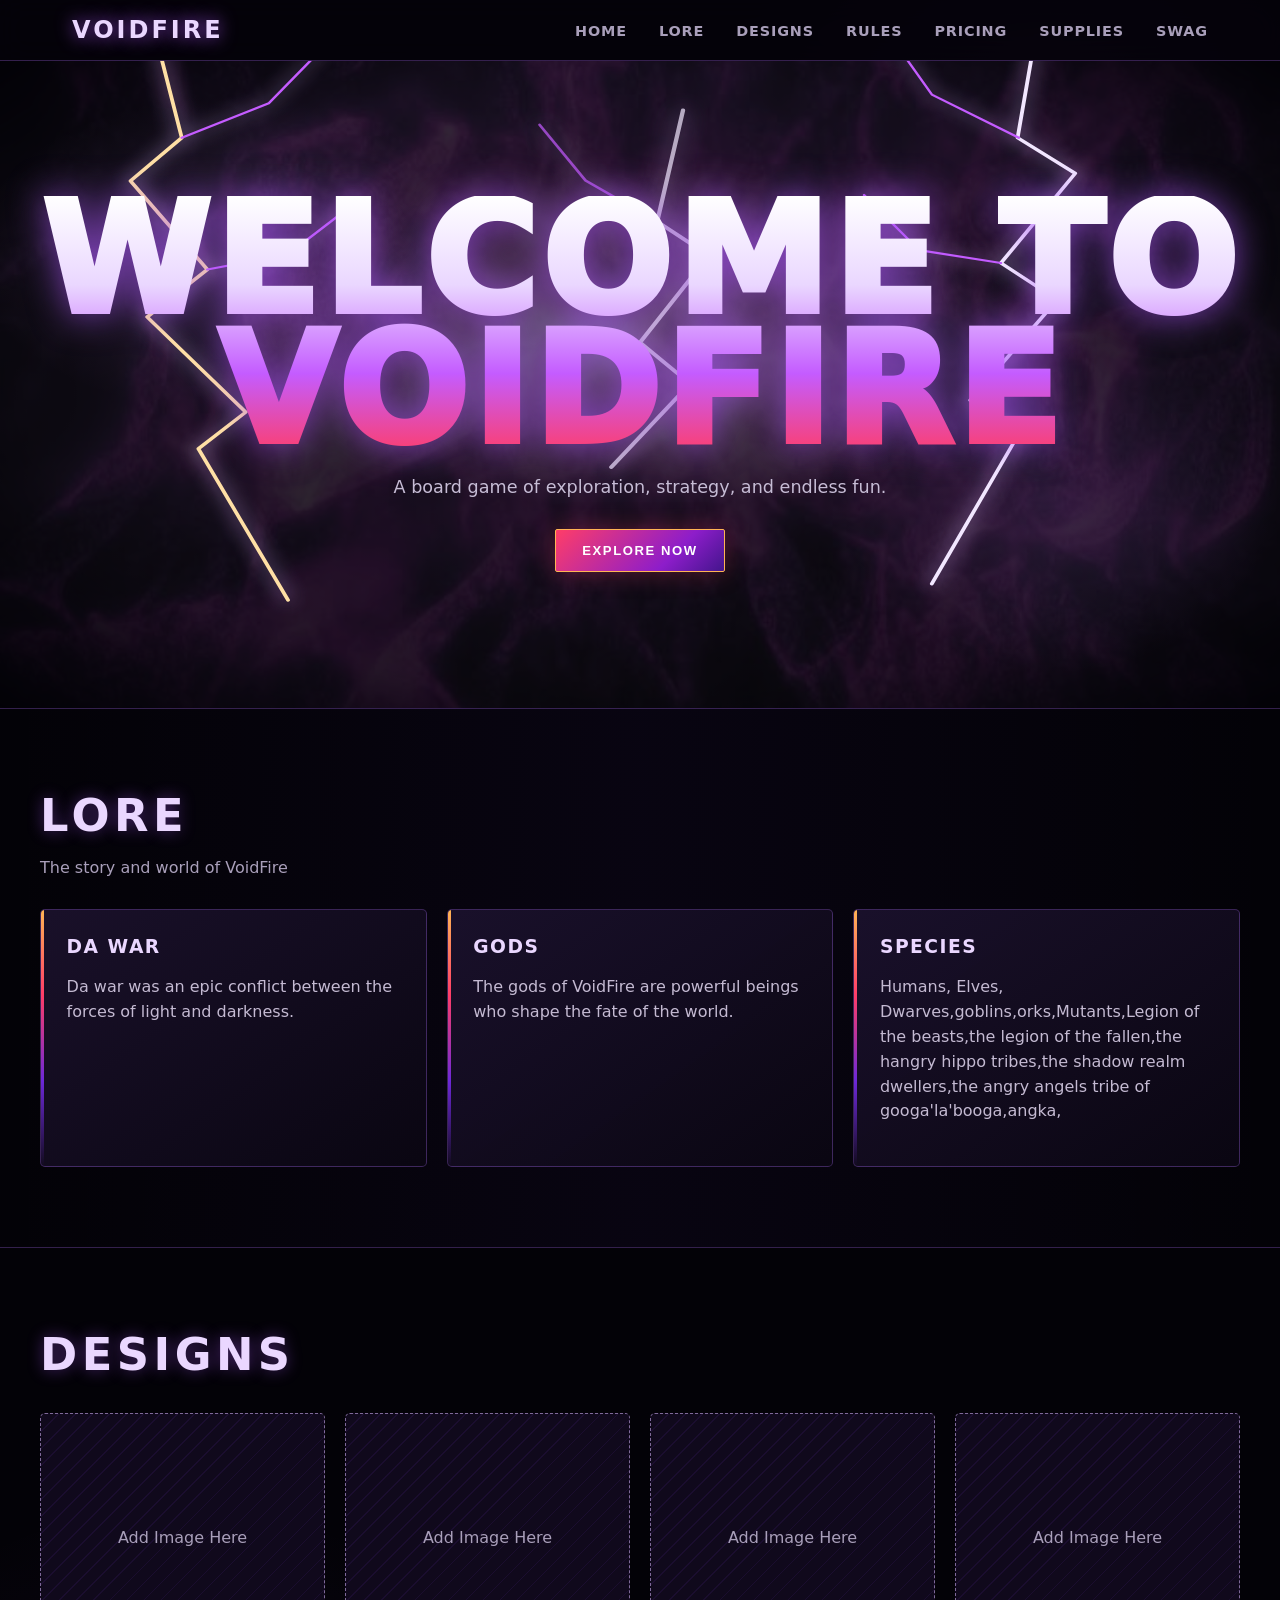
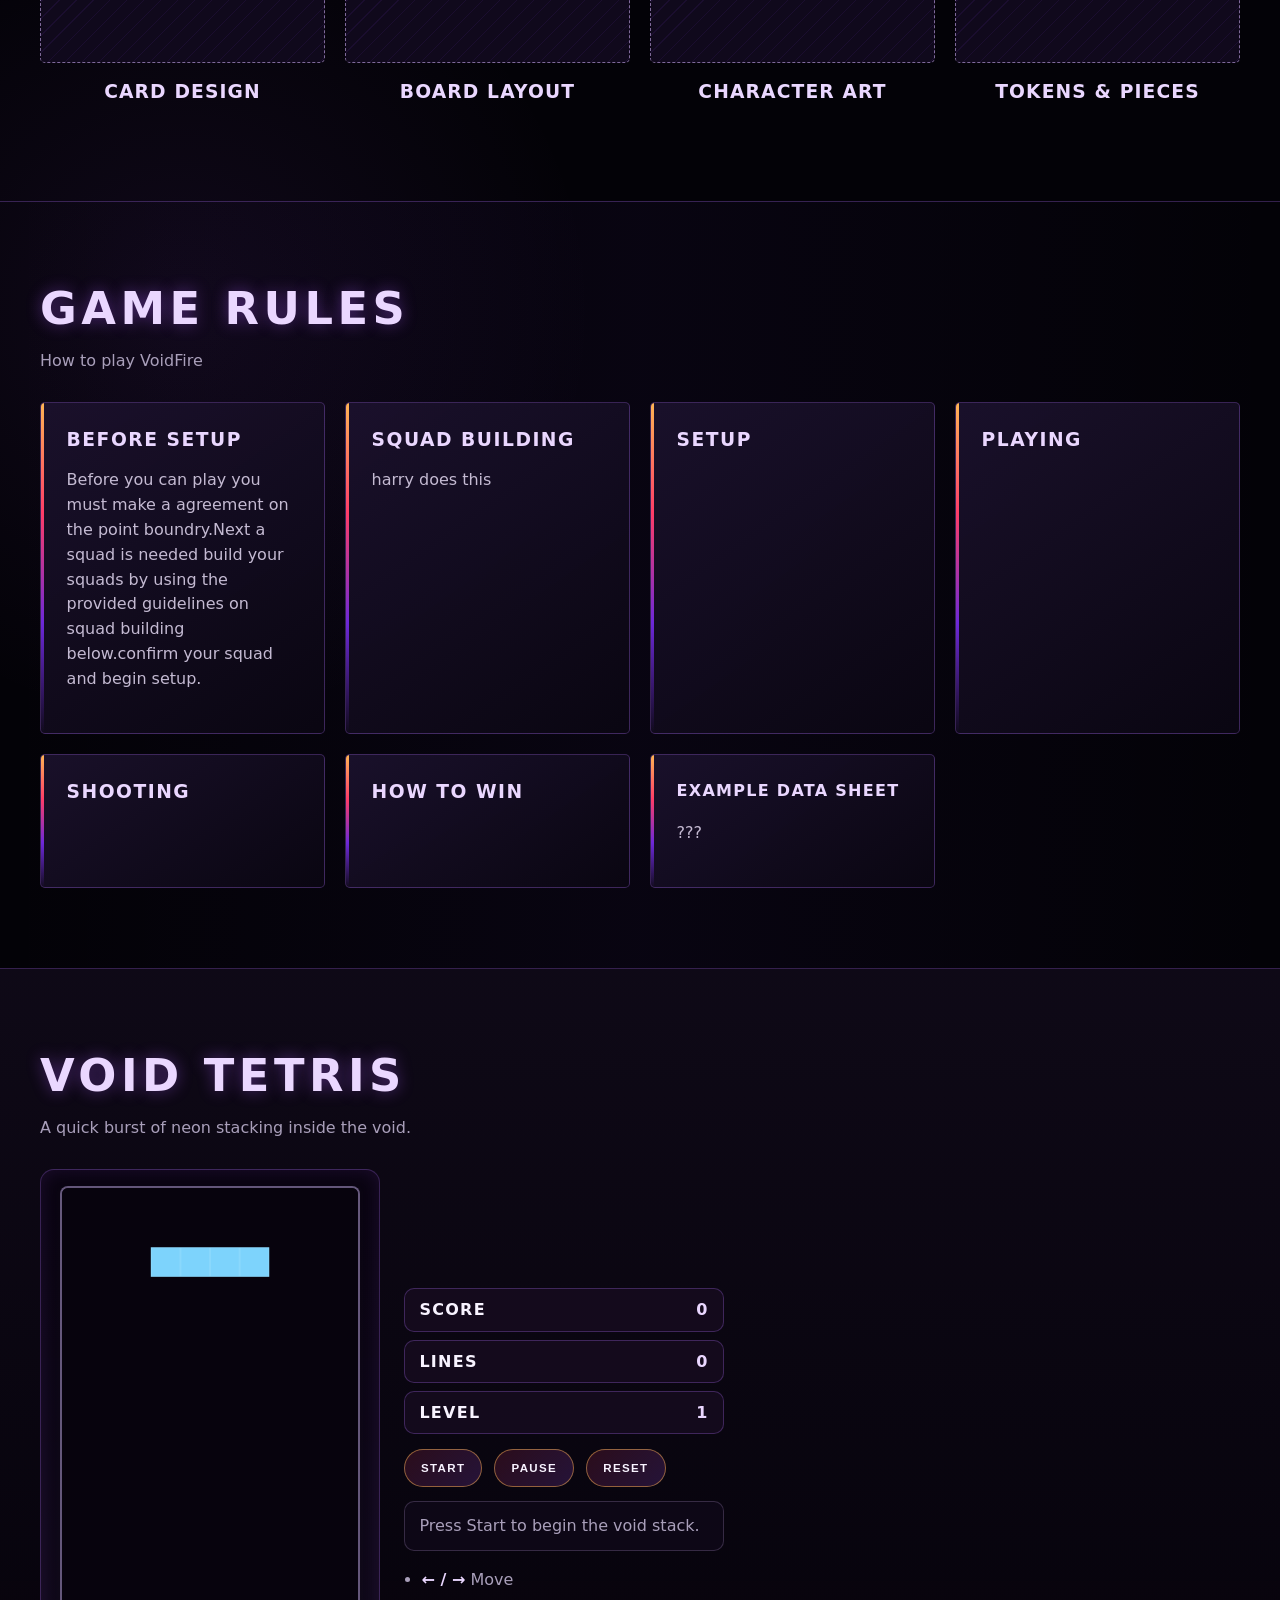
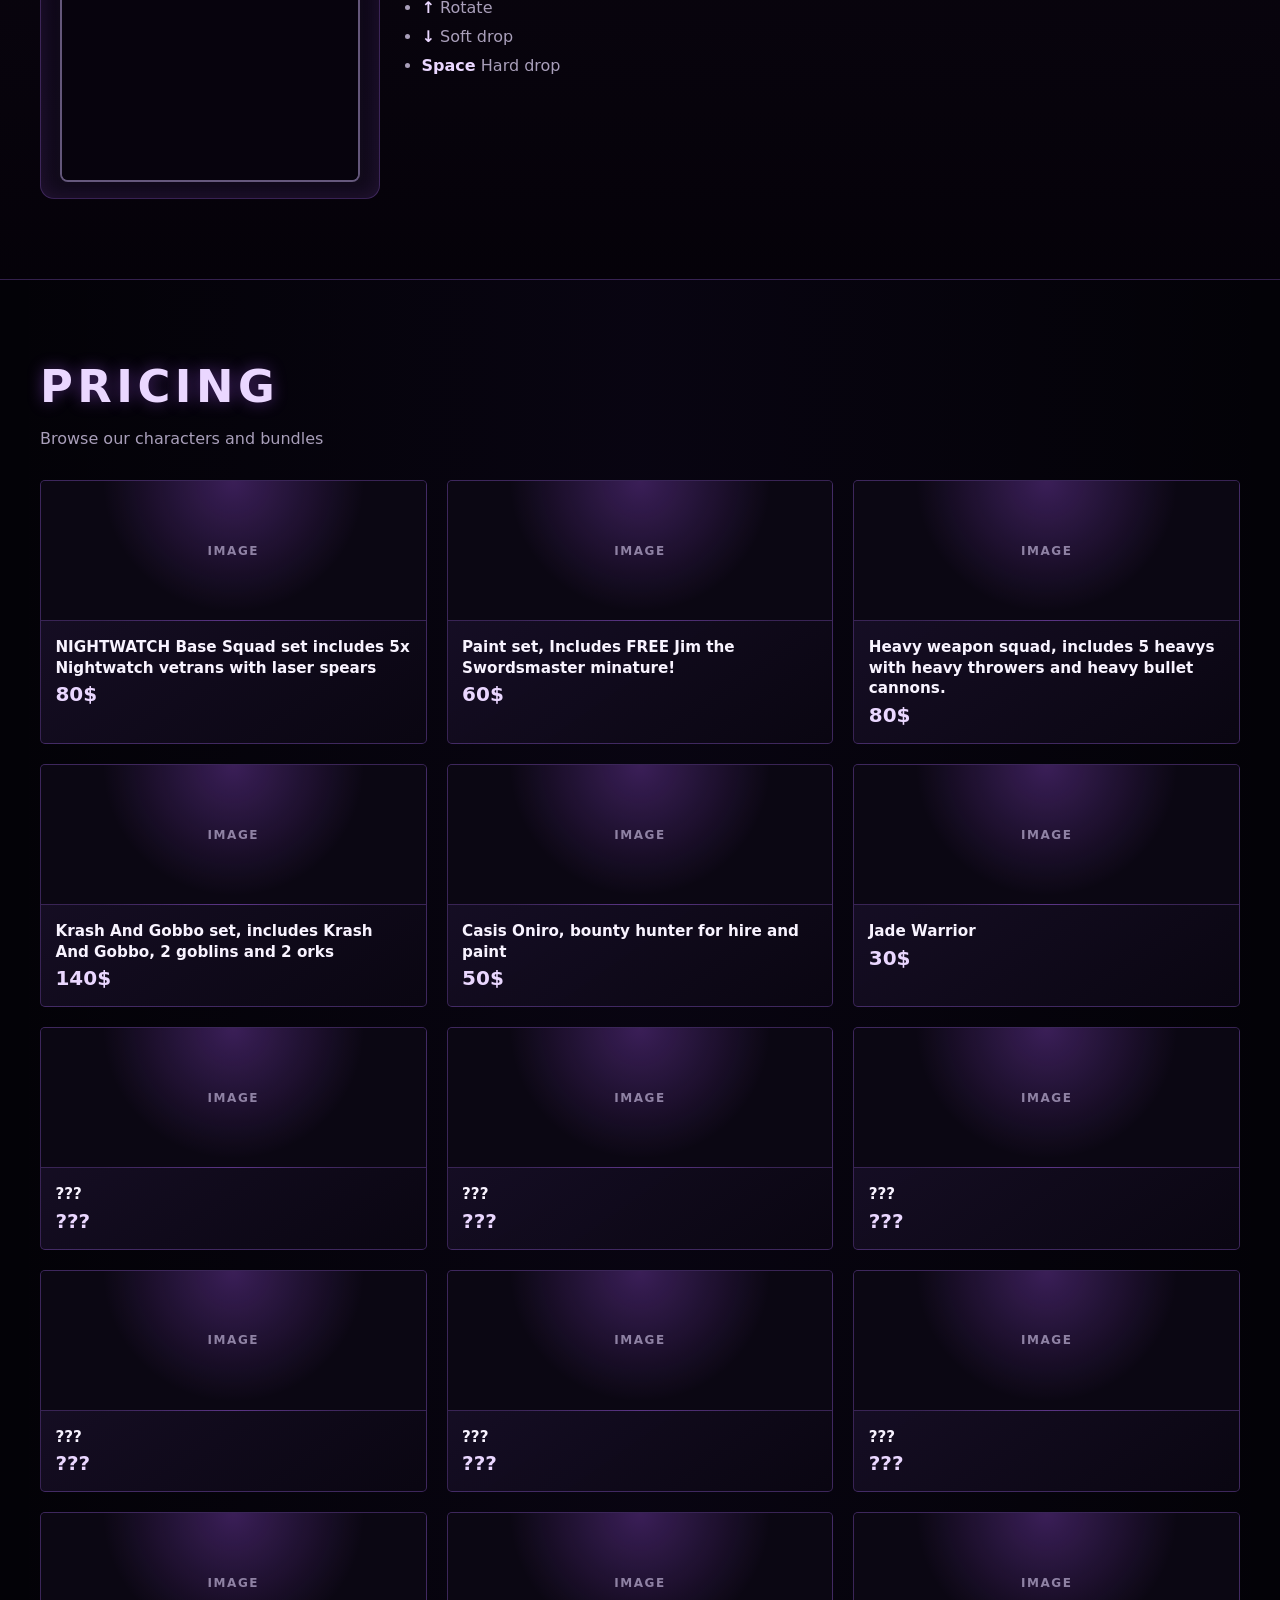
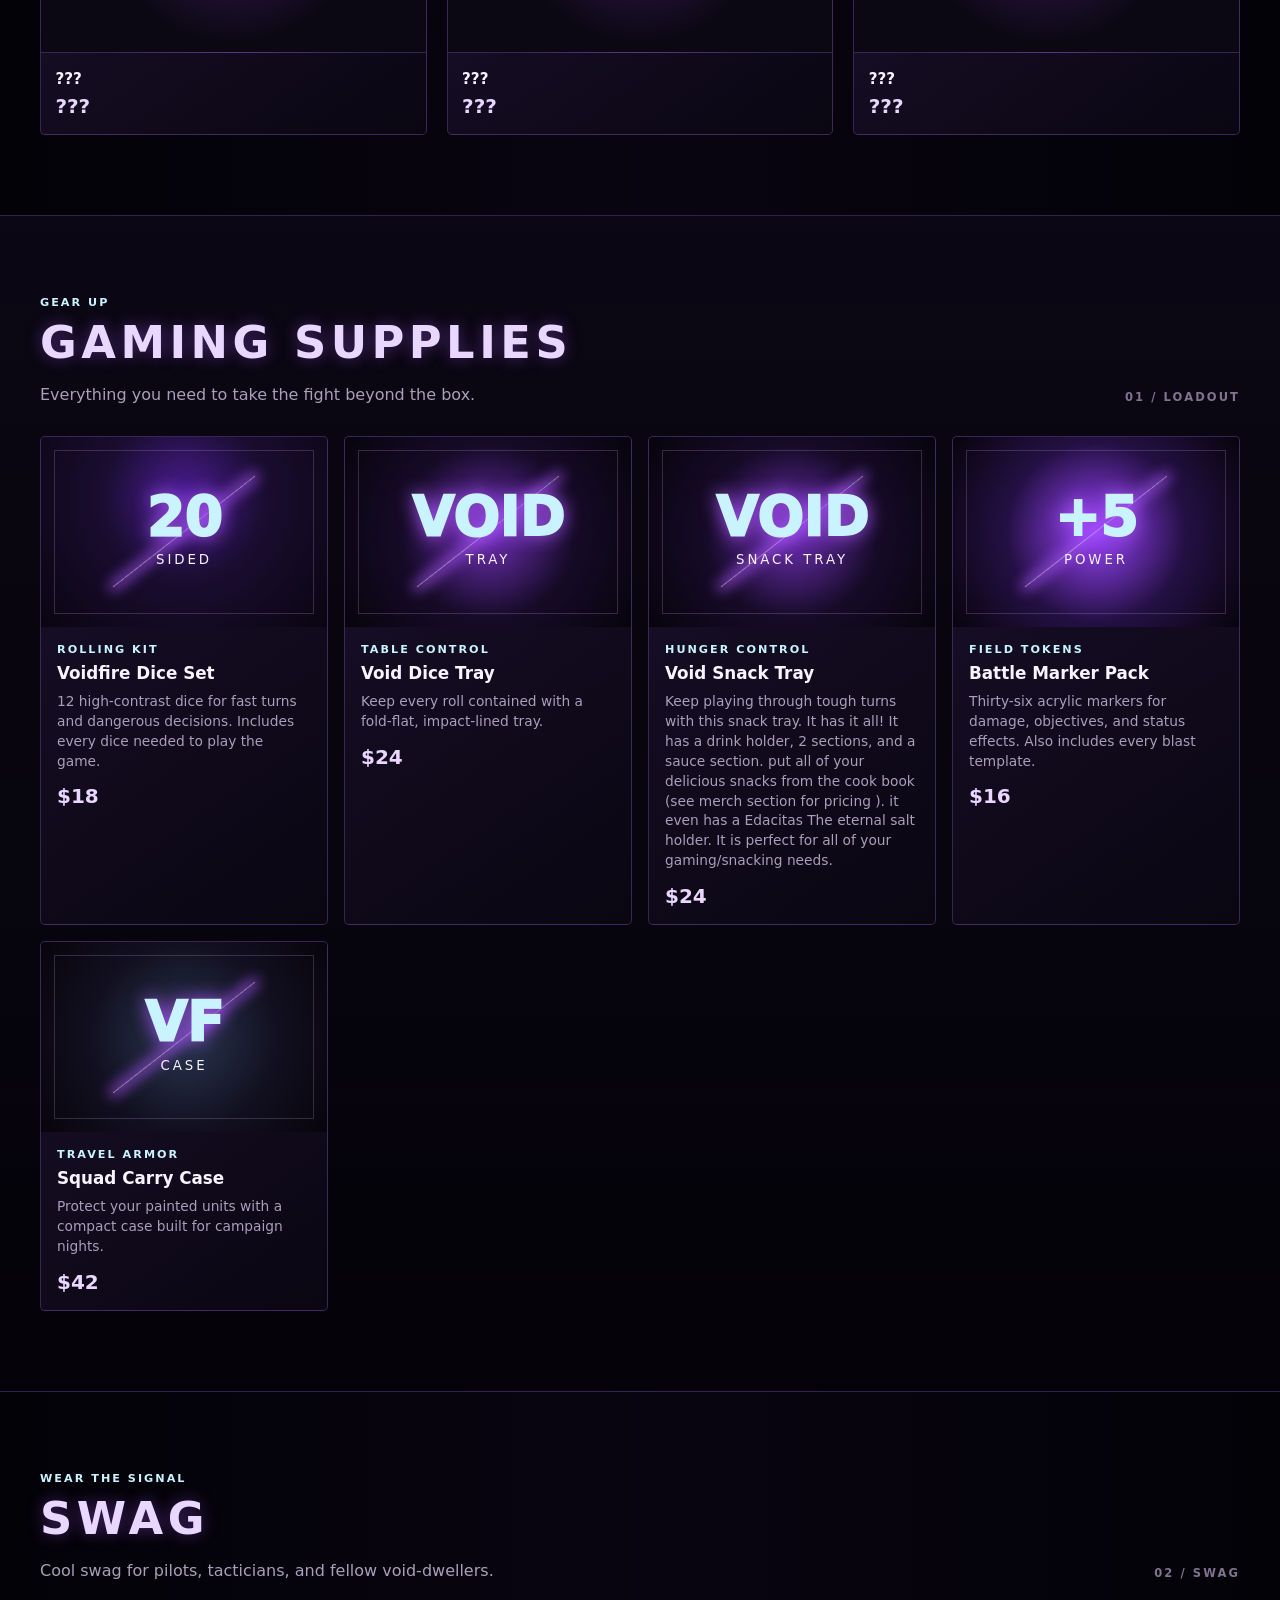
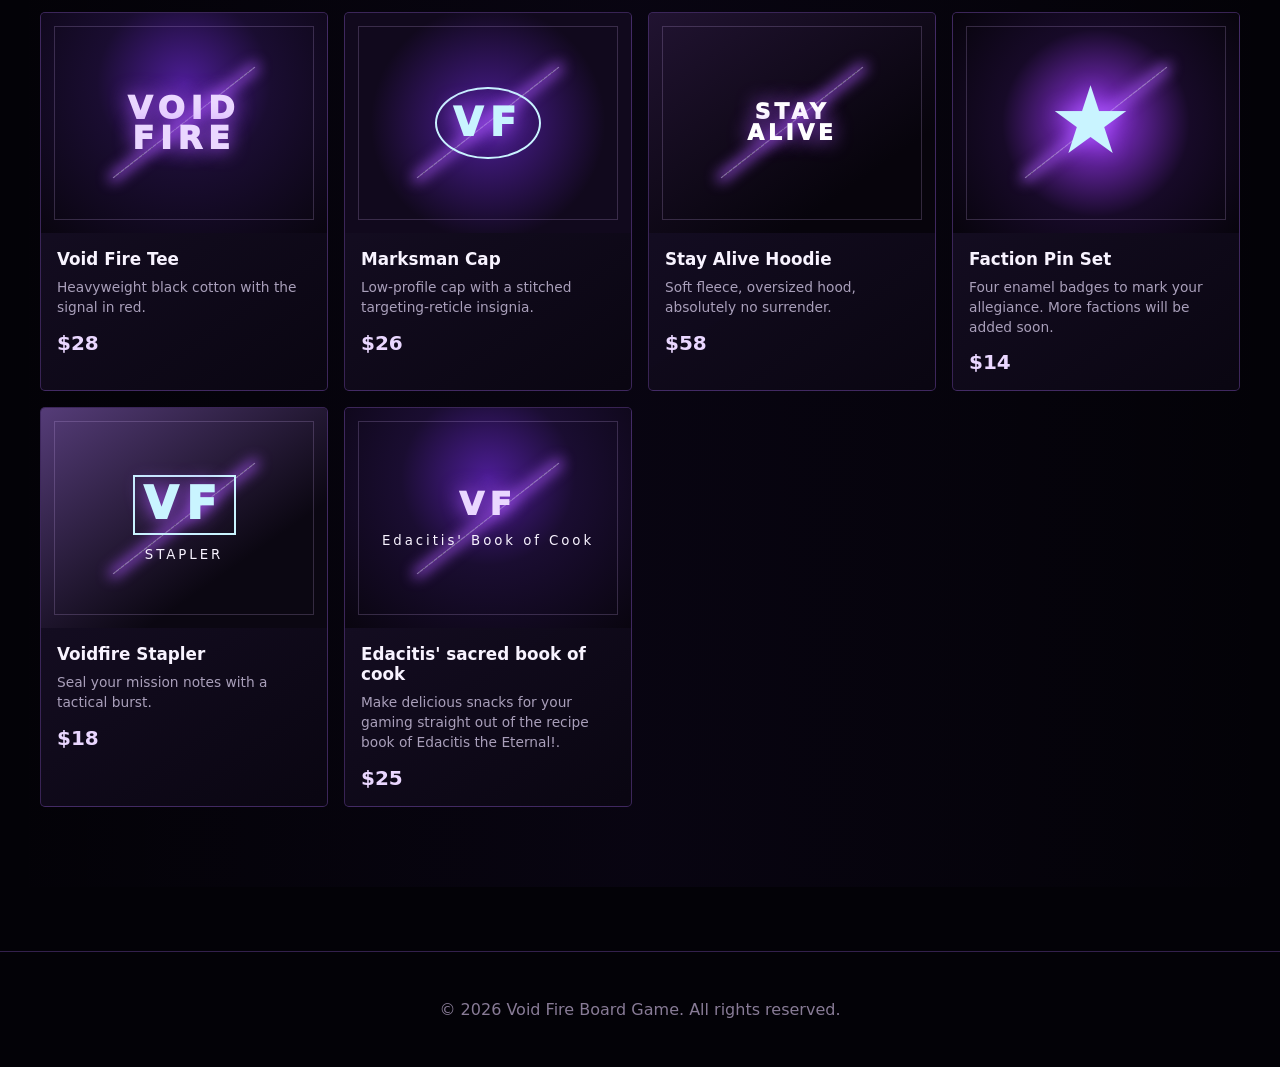
==== commit 0e7aa2a4: "some changes" ====
--- a/index.html
+++ b/index.html
@@ -135,6 +135,38 @@
         <div class="rule-box">
           <h4>EXAMPLE DATA SHEET</h4>
           <p>???</p>
+        </div>
+      </div>
+    </div>
+  </section>
+
+  <!-- TETRIS SECTION -->
+  <section id="tetris" class="section tetris-section">
+    <div class="container">
+      <h2 class="section-title">VOID TETRIS</h2>
+      <p class="section-desc">A quick burst of neon stacking inside the void.</p>
+      <div class="tetris-shell">
+        <div class="tetris-board-wrap">
+          <canvas id="tetris-canvas" width="300" height="600" aria-label="Voidfire Tetris board"></canvas>
+        </div>
+        <div class="tetris-panel">
+          <div class="tetris-scoreboard">
+            <div class="tetris-stat"><span>Score</span><span id="tetris-score">0</span></div>
+            <div class="tetris-stat"><span>Lines</span><span id="tetris-lines">0</span></div>
+            <div class="tetris-stat"><span>Level</span><span id="tetris-level">1</span></div>
+          </div>
+          <div class="tetris-controls">
+            <button id="tetris-start" class="tetris-btn" type="button">Start</button>
+            <button id="tetris-pause" class="tetris-btn" type="button">Pause</button>
+            <button id="tetris-reset" class="tetris-btn" type="button">Reset</button>
+          </div>
+          <div id="tetris-status" class="tetris-status">Press Start to begin the void stack.</div>
+          <ul class="tetris-legend">
+            <li><strong>← / →</strong> Move</li>
+            <li><strong>↑</strong> Rotate</li>
+            <li><strong>↓</strong> Soft drop</li>
+            <li><strong>Space</strong> Hard drop</li>
+          </ul>
         </div>
       </div>
     </div>
@@ -341,6 +373,314 @@
   </footer>
 
   <script>
+    const tetrisCanvas = document.getElementById('tetris-canvas');
+    const tetrisContext = tetrisCanvas.getContext('2d');
+    const scoreEl = document.getElementById('tetris-score');
+    const linesEl = document.getElementById('tetris-lines');
+    const levelEl = document.getElementById('tetris-level');
+    const statusEl = document.getElementById('tetris-status');
+
+    const boardWidth = 10;
+    const boardHeight = 20;
+    const blockSize = 30;
+    const board = Array.from({ length: boardHeight }, () => Array(boardWidth).fill(null));
+
+    const tetrominoes = {
+      I: [[1, 1, 1, 1]],
+      O: [[1, 1], [1, 1]],
+      T: [[0, 1, 0], [1, 1, 1]],
+      S: [[0, 1, 1], [1, 1, 0]],
+      Z: [[1, 1, 0], [0, 1, 1]],
+      J: [[1, 0, 0], [1, 1, 1]],
+      L: [[0, 0, 1], [1, 1, 1]],
+    };
+
+    const colors = {
+      I: '#7dd3fc',
+      O: '#fbbf24',
+      T: '#c084fc',
+      S: '#34d399',
+      Z: '#fb7185',
+      J: '#60a5fa',
+      L: '#f9a8d4',
+    };
+
+    let currentPiece = null;
+    let score = 0;
+    let lines = 0;
+    let level = 1;
+    let dropped = 0;
+    let started = false;
+    let paused = false;
+    let gameOver = false;
+    let lastTime = 0;
+
+    function createEmptyBoard() {
+      return Array.from({ length: boardHeight }, () => Array(boardWidth).fill(null));
+    }
+
+    function cloneMatrix(matrix) {
+      return matrix.map((row) => [...row]);
+    }
+
+    function rotateMatrix(matrix) {
+      return matrix[0].map((_, columnIndex) => matrix.map((row) => row[columnIndex]).reverse());
+    }
+
+    function randomPiece() {
+      const types = Object.keys(tetrominoes);
+      const type = types[Math.floor(Math.random() * types.length)];
+      const matrix = cloneMatrix(tetrominoes[type]);
+      return {
+        type,
+        matrix,
+        x: Math.floor((boardWidth - matrix[0].length) / 2),
+        y: -1,
+        color: colors[type],
+      };
+    }
+
+    function resetTetris() {
+      for (let row = 0; row < boardHeight; row += 1) {
+        for (let column = 0; column < boardWidth; column += 1) {
+          board[row][column] = null;
+        }
+      }
+      score = 0;
+      lines = 0;
+      level = 1;
+      dropped = 0;
+      paused = false;
+      gameOver = false;
+      started = true;
+      currentPiece = randomPiece();
+      lastTime = 0;
+      updateScoreboard();
+      statusEl.textContent = 'Stack the blocks and hold the void line.';
+    }
+
+    function updateScoreboard() {
+      scoreEl.textContent = String(score);
+      linesEl.textContent = String(lines);
+      levelEl.textContent = String(level);
+    }
+
+    function collides(piece, offsetX = 0, offsetY = 0, matrix = piece.matrix) {
+      for (let y = 0; y < matrix.length; y += 1) {
+        for (let x = 0; x < matrix[y].length; x += 1) {
+          if (!matrix[y][x]) continue;
+          const boardX = piece.x + x + offsetX;
+          const boardY = piece.y + y + offsetY;
+
+          if (boardX < 0 || boardX >= boardWidth || boardY >= boardHeight) {
+            return true;
+          }
+
+          if (boardY >= 0 && board[boardY][boardX]) {
+            return true;
+          }
+        }
+      }
+      return false;
+    }
+
+    function mergePiece() {
+      currentPiece.matrix.forEach((row, y) => {
+        row.forEach((value, x) => {
+          if (!value) return;
+          const boardY = currentPiece.y + y;
+          const boardX = currentPiece.x + x;
+          if (boardY >= 0) {
+            board[boardY][boardX] = currentPiece.color;
+          }
+        });
+      });
+    }
+
+    function clearLines() {
+      let cleared = 0;
+
+      for (let row = boardHeight - 1; row >= 0; row -= 1) {
+        if (board[row].every(Boolean)) {
+          board.splice(row, 1);
+          board.unshift(Array(boardWidth).fill(null));
+          cleared += 1;
+          row += 1;
+        }
+      }
+
+      if (cleared > 0) {
+        lines += cleared;
+        score += cleared * 100 * level;
+        level = 1 + Math.floor(lines / 10);
+      }
+
+      updateScoreboard();
+    }
+
+    function spawnPiece() {
+      currentPiece = randomPiece();
+      if (collides(currentPiece)) {
+        gameOver = true;
+        started = false;
+        statusEl.textContent = 'Game over. The void has closed in.';
+      }
+    }
+
+    function lockPiece() {
+      mergePiece();
+      clearLines();
+      spawnPiece();
+    }
+
+    function moveDown() {
+      if (!currentPiece || paused || gameOver) return;
+
+      if (!collides(currentPiece, 0, 1)) {
+        currentPiece.y += 1;
+        dropped += 1;
+        return;
+      }
+
+      lockPiece();
+      if (gameOver) return;
+      score += 10;
+      updateScoreboard();
+    }
+
+    function moveSide(direction) {
+      if (!currentPiece || paused || gameOver) return;
+      if (!collides(currentPiece, direction, 0)) {
+        currentPiece.x += direction;
+      }
+    }
+
+    function rotatePiece() {
+      if (!currentPiece || paused || gameOver) return;
+      const rotated = rotateMatrix(currentPiece.matrix);
+      const kicks = [0, -1, 1, -2, 2];
+
+      for (const kick of kicks) {
+        if (!collides(currentPiece, kick, 0, rotated)) {
+          currentPiece.matrix = rotated;
+          currentPiece.x += kick;
+          return;
+        }
+      }
+    }
+
+    function hardDrop() {
+      if (!currentPiece || paused || gameOver) return;
+      while (!collides(currentPiece, 0, 1)) {
+        currentPiece.y += 1;
+        score += 2;
+      }
+      lockPiece();
+      updateScoreboard();
+    }
+
+    function drawCell(x, y, color) {
+      tetrisContext.fillStyle = color;
+      tetrisContext.fillRect(x * blockSize, y * blockSize, blockSize, blockSize);
+      tetrisContext.strokeStyle = 'rgba(255,255,255,0.1)';
+      tetrisContext.strokeRect(x * blockSize + 0.5, y * blockSize + 0.5, blockSize - 1, blockSize - 1);
+    }
+
+    function drawBoard() {
+      tetrisContext.clearRect(0, 0, tetrisCanvas.width, tetrisCanvas.height);
+      tetrisContext.fillStyle = '#07030d';
+      tetrisContext.fillRect(0, 0, tetrisCanvas.width, tetrisCanvas.height);
+
+      for (let y = 0; y < boardHeight; y += 1) {
+        for (let x = 0; x < boardWidth; x += 1) {
+          if (board[y][x]) {
+            drawCell(x, y, board[y][x]);
+          }
+        }
+      }
+
+      if (currentPiece) {
+        currentPiece.matrix.forEach((row, y) => {
+          row.forEach((value, x) => {
+            if (!value) return;
+            const drawX = currentPiece.x + x;
+            const drawY = currentPiece.y + y;
+            if (drawY >= 0) {
+              drawCell(drawX, drawY, currentPiece.color);
+            }
+          });
+        });
+      }
+    }
+
+    function gameLoop(timestamp) {
+      const stepDelay = Math.max(120, 650 - (level - 1) * 60);
+
+      if (started && !paused && !gameOver) {
+        if (!lastTime) lastTime = timestamp;
+        const delta = timestamp - lastTime;
+        if (delta >= stepDelay) {
+          moveDown();
+          lastTime = timestamp;
+        }
+      }
+
+      drawBoard();
+      window.requestAnimationFrame(gameLoop);
+    }
+
+    document.getElementById('tetris-start').addEventListener('click', () => {
+      resetTetris();
+      statusEl.textContent = 'Voidfall engaged. Keep the stack clean.';
+    });
+
+    document.getElementById('tetris-pause').addEventListener('click', () => {
+      if (!started || gameOver) return;
+      paused = !paused;
+      statusEl.textContent = paused ? 'Paused in the void.' : 'Back in motion.';
+    });
+
+    document.getElementById('tetris-reset').addEventListener('click', () => {
+      resetTetris();
+      statusEl.textContent = 'Board reset. The void is waiting.';
+    });
+
+    document.addEventListener('keydown', (event) => {
+      if (!started || paused || gameOver) return;
+
+      if (event.key === 'ArrowLeft') {
+        event.preventDefault();
+        moveSide(-1);
+      }
+      if (event.key === 'ArrowRight') {
+        event.preventDefault();
+        moveSide(1);
+      }
+      if (event.key === 'ArrowDown') {
+        event.preventDefault();
+        moveDown();
+        score += 1;
+        updateScoreboard();
+      }
+      if (event.key === 'ArrowUp') {
+        event.preventDefault();
+        rotatePiece();
+      }
+      if (event.code === 'Space') {
+        event.preventDefault();
+        hardDrop();
+      }
+      if (event.key.toLowerCase() === 'p') {
+        event.preventDefault();
+        paused = true;
+        statusEl.textContent = 'Paused in the void.';
+      }
+    });
+
+    resetTetris();
+    statusEl.textContent = 'Press Start to begin the void stack.';
+    window.requestAnimationFrame(gameLoop);
+
     if (document.querySelector('#roll-button')) {
     // Roll the Void
     let rollGuess = null;
--- a/styles.css
+++ b/styles.css
@@ -60,6 +60,22 @@
 .pricing-grid-temu { display: grid; grid-template-columns: repeat(3, 1fr); gap: 1.25rem; margin-top: 2rem; }.price-item { overflow: hidden; cursor: pointer; transition: transform .25s, border-color .25s, box-shadow .25s; }
 .price-image { height: 140px; display: grid; place-items: center; color: #8f82a4; font-size: .75rem; font-weight: 800; letter-spacing: .13em; text-transform: uppercase; background: radial-gradient(circle at 50% 0%, rgba(168,85,247,.3), transparent 55%), #0b0713; border-bottom: 1px solid var(--line); }.price-item h3 { margin: 1rem .9rem .25rem; color: var(--text); font-size: .95rem; line-height: 1.35; }.price-tag { margin: .25rem .9rem 1rem; color: var(--plasma); font-size: 1.25rem; font-weight: 900; }
 
+/* TETRIS */
+.tetris-section { background: linear-gradient(180deg, rgba(16,10,24,.9), rgba(5,2,10,.8)); }
+.tetris-shell { display: grid; grid-template-columns: minmax(280px, 340px) minmax(220px, 320px); gap: 1.5rem; align-items: center; }
+.tetris-board-wrap { display: flex; justify-content: center; padding: 1rem; border: 1px solid var(--line); border-radius: 14px; background: linear-gradient(180deg, rgba(10,4,18,.96), rgba(20,12,30,.9)); box-shadow: inset 0 0 18px rgba(168,85,247,.12); }
+#tetris-canvas { display: block; width: min(100%, 300px); height: auto; border: 2px solid rgba(214,188,255,.45); border-radius: 8px; background: linear-gradient(180deg, rgba(12,8,19,.9), rgba(6,2,12,.96)); box-shadow: inset 0 0 28px rgba(168,85,247,.12); }
+.tetris-panel { display: grid; gap: .9rem; }
+.tetris-scoreboard { display: grid; gap: .5rem; }
+.tetris-stat { display: flex; justify-content: space-between; align-items: center; gap: 1rem; padding: .7rem .9rem; border: 1px solid var(--line); border-radius: 10px; background: rgba(23,12,32,.8); color: var(--text); font-weight: 800; letter-spacing: .08em; text-transform: uppercase; }
+.tetris-stat span:last-child { color: var(--plasma); }
+.tetris-controls { display: flex; flex-wrap: wrap; gap: .75rem; }
+.tetris-btn { padding: .75rem 1rem; border: 1px solid rgba(255,180,84,.5); border-radius: 999px; background: linear-gradient(135deg, rgba(255,61,104,.14), rgba(168,85,247,.18)); color: var(--text); cursor: pointer; font-size: .72rem; font-weight: 900; letter-spacing: .12em; text-transform: uppercase; transition: transform .2s ease, box-shadow .2s ease; }
+.tetris-btn:hover { transform: translateY(-2px); box-shadow: 0 0 18px rgba(168,85,247,.28); }
+.tetris-status { min-height: 48px; padding: .75rem .9rem; border-radius: 10px; border: 1px solid rgba(217,184,255,.2); background: rgba(17,9,26,.7); color: var(--muted); line-height: 1.5; }
+.tetris-legend { margin: 0; padding-left: 1.1rem; color: var(--muted); line-height: 1.8; }
+.tetris-legend strong { color: var(--plasma); }
+
 /* SHOP + MERCH */
 .shop-section { background: linear-gradient(180deg, rgba(13,8,23,.78), rgba(5,3,10,.4)); }.shop-heading { display: flex; align-items: end; justify-content: space-between; gap: 2rem; margin-bottom: 2rem; }.shop-heading .section-desc { margin-bottom: 0; }
 .eyebrow, .item-type { margin: 0 0 .45rem; color: var(--flash); font-size: .7rem; font-weight: 900; letter-spacing: .18em; }.shop-mark { color: #81728f; font-size: .72rem; font-weight: 800; letter-spacing: .18em; white-space: nowrap; }
@@ -69,5 +85,5 @@
 .shop-item-body, .merch-item-body { padding: 1rem; }.shop-item h3, .merch-item h3, .Edacitis-Book_of_Cook h3 { margin: 0; color: var(--text); font-size: 1.05rem; }.shop-item p:not(.item-type), .merch-item p, .Edacitis-Book_of_Cook p { min-height: 2.5rem; margin: .55rem 0 .8rem; color: var(--muted); font-size: .86rem; line-height: 1.45; }.shop-item strong, .merch-item strong, .Edacitis-Book_of_Cook strong { color: var(--plasma); font-size: 1.25rem; }
 .merch-section { background: linear-gradient(135deg, #09050f, #160a27 50%, #09050f); }.merch-image { height: 220px; }.merch-image span { z-index: 1; color: var(--plasma); font-size: 2rem; font-weight: 950; letter-spacing: .18em; line-height: .95; text-align: center; text-shadow: 0 0 20px var(--purple); }.merch-cap { background: radial-gradient(circle, #4c1d95, #11091d 65%); }.merch-cap span { padding: 1rem; border: 2px solid var(--flash); border-radius: 50%; color: var(--flash); font-size: 2.4rem; }.merch-hoodie { background: linear-gradient(145deg, #211331, #07040c 75%); }.merch-hoodie span { color: #fff; font-size: 1.35rem; }.merch-pin { background: radial-gradient(circle, #9333ea, #170a28 52%, #07040c); }.merch-pin span { color: var(--flash); font-size: 5rem; }.merch-stapler { background: linear-gradient(145deg, #553c78, #0b0712 70%); }.merch-stapler span { padding: .35rem .55rem; border: 2px solid var(--flash); color: var(--flash); font-size: 2.8rem; line-height: 1; }
 .footer { margin-top: 4rem; padding: 2rem; border-top: 1px solid var(--line); color: #887b96; text-align: center; }
-@media (max-width: 768px) { .navbar { position: sticky; }.nav-container { flex-direction: row; align-items: center; gap: .7rem; padding: .7rem 1rem; overflow: hidden; }.nav-title { flex: 0 0 auto; font-size: 1.1rem; letter-spacing: 2px; }.nav-links { flex: 1 1 auto; justify-content: flex-end; gap: .2rem .65rem; flex-direction: row; flex-wrap: nowrap; overflow-x: auto; white-space: nowrap; font-size: .72rem; }.nav-links a { display: block; padding: .2rem; }.hero { margin-top: 0; padding-top: 4rem; min-height: 64vh; }.giant { font-size: clamp(42px, 16vw, 82px); }.cards-grid, .designs-gallery, .rules-content { grid-template-columns: 1fr; }.pricing-grid-temu { grid-template-columns: repeat(2, 1fr); }.shop-grid, .merch-grid { grid-template-columns: repeat(2, 1fr); }.shop-heading { align-items: flex-start; flex-direction: column; gap: .5rem; } }
+@media (max-width: 768px) { .navbar { position: sticky; }.nav-container { flex-direction: row; align-items: center; gap: .7rem; padding: .7rem 1rem; overflow: hidden; }.nav-title { flex: 0 0 auto; font-size: 1.1rem; letter-spacing: 2px; }.nav-links { flex: 1 1 auto; justify-content: flex-end; gap: .2rem .65rem; flex-direction: row; flex-wrap: nowrap; overflow-x: auto; white-space: nowrap; font-size: .72rem; }.nav-links a { display: block; padding: .2rem; }.hero { margin-top: 0; padding-top: 4rem; min-height: 64vh; }.giant { font-size: clamp(42px, 16vw, 82px); }.cards-grid, .designs-gallery, .rules-content { grid-template-columns: 1fr; }.tetris-shell { grid-template-columns: 1fr; }.pricing-grid-temu { grid-template-columns: repeat(2, 1fr); }.shop-grid, .merch-grid { grid-template-columns: repeat(2, 1fr); }.shop-heading { align-items: flex-start; flex-direction: column; gap: .5rem; } }
 @media (max-width: 480px) { .pricing-grid-temu, .shop-grid, .merch-grid { grid-template-columns: 1fr; } }
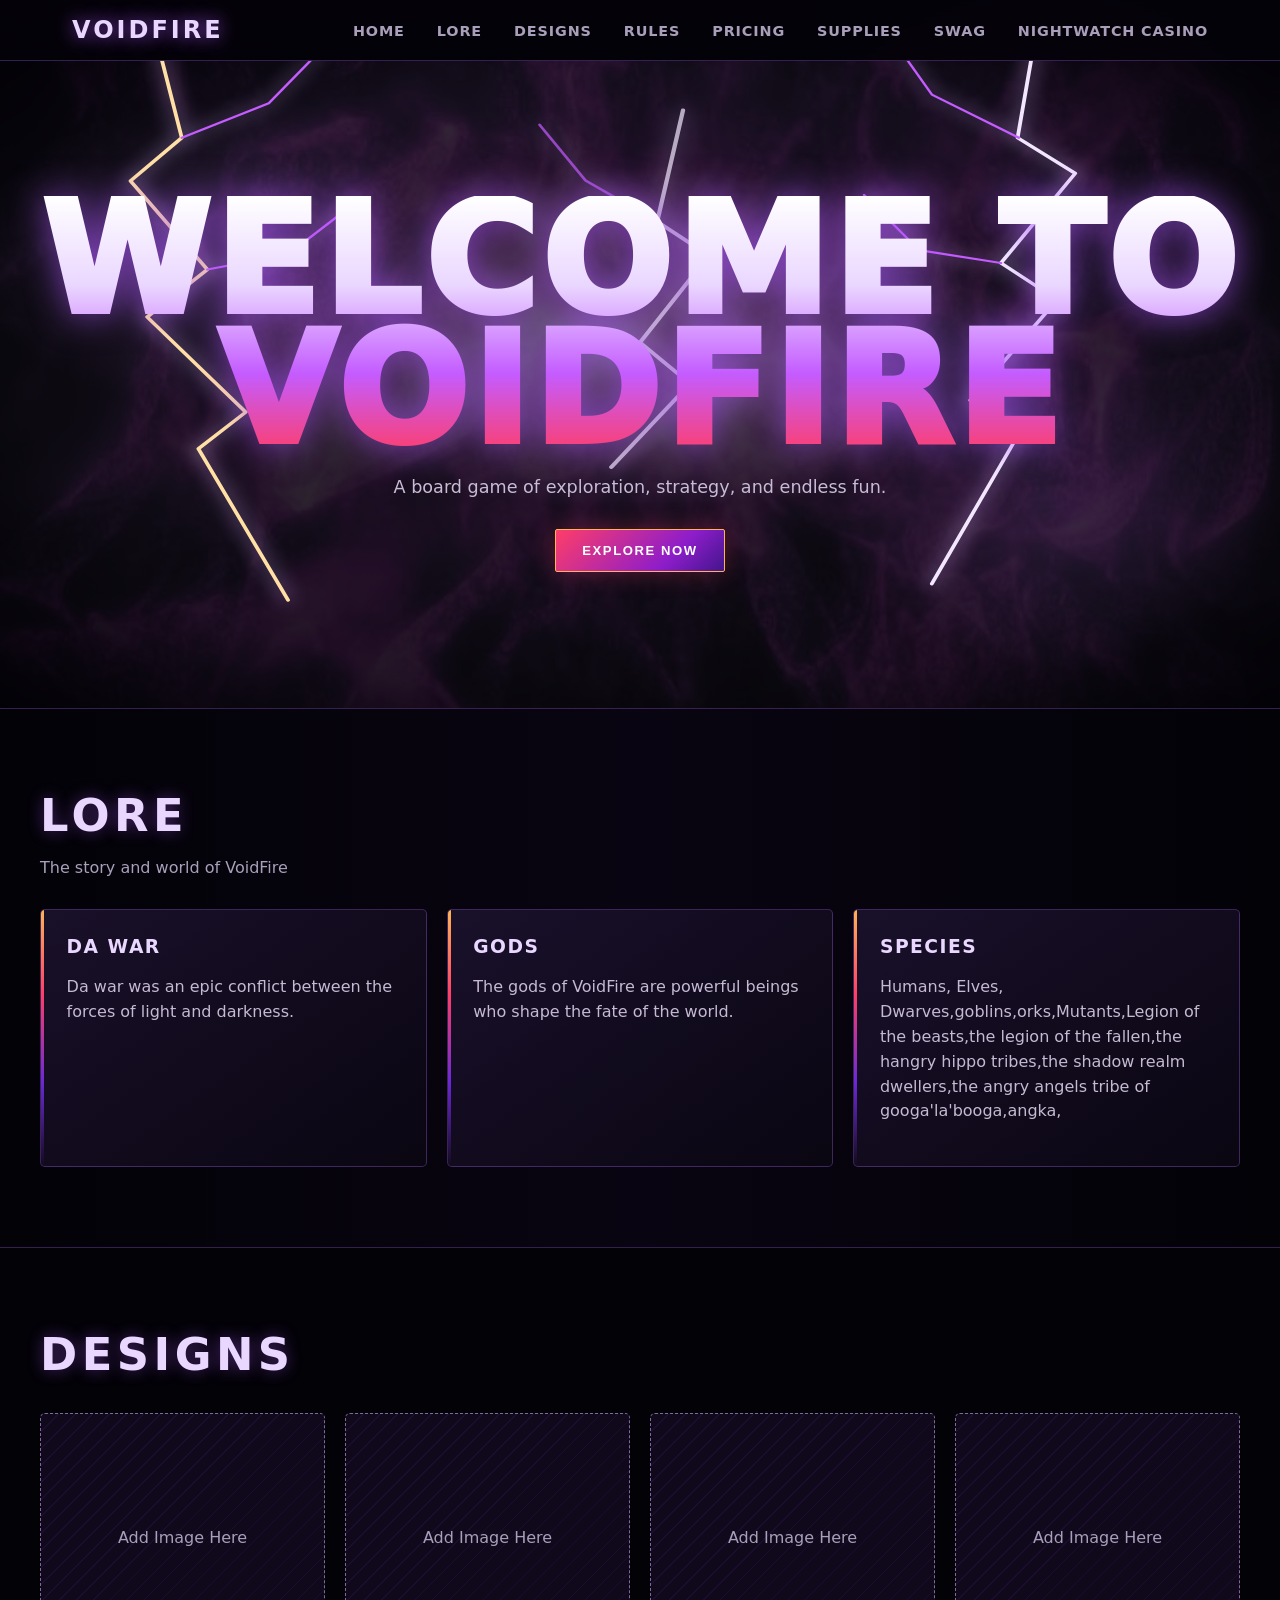
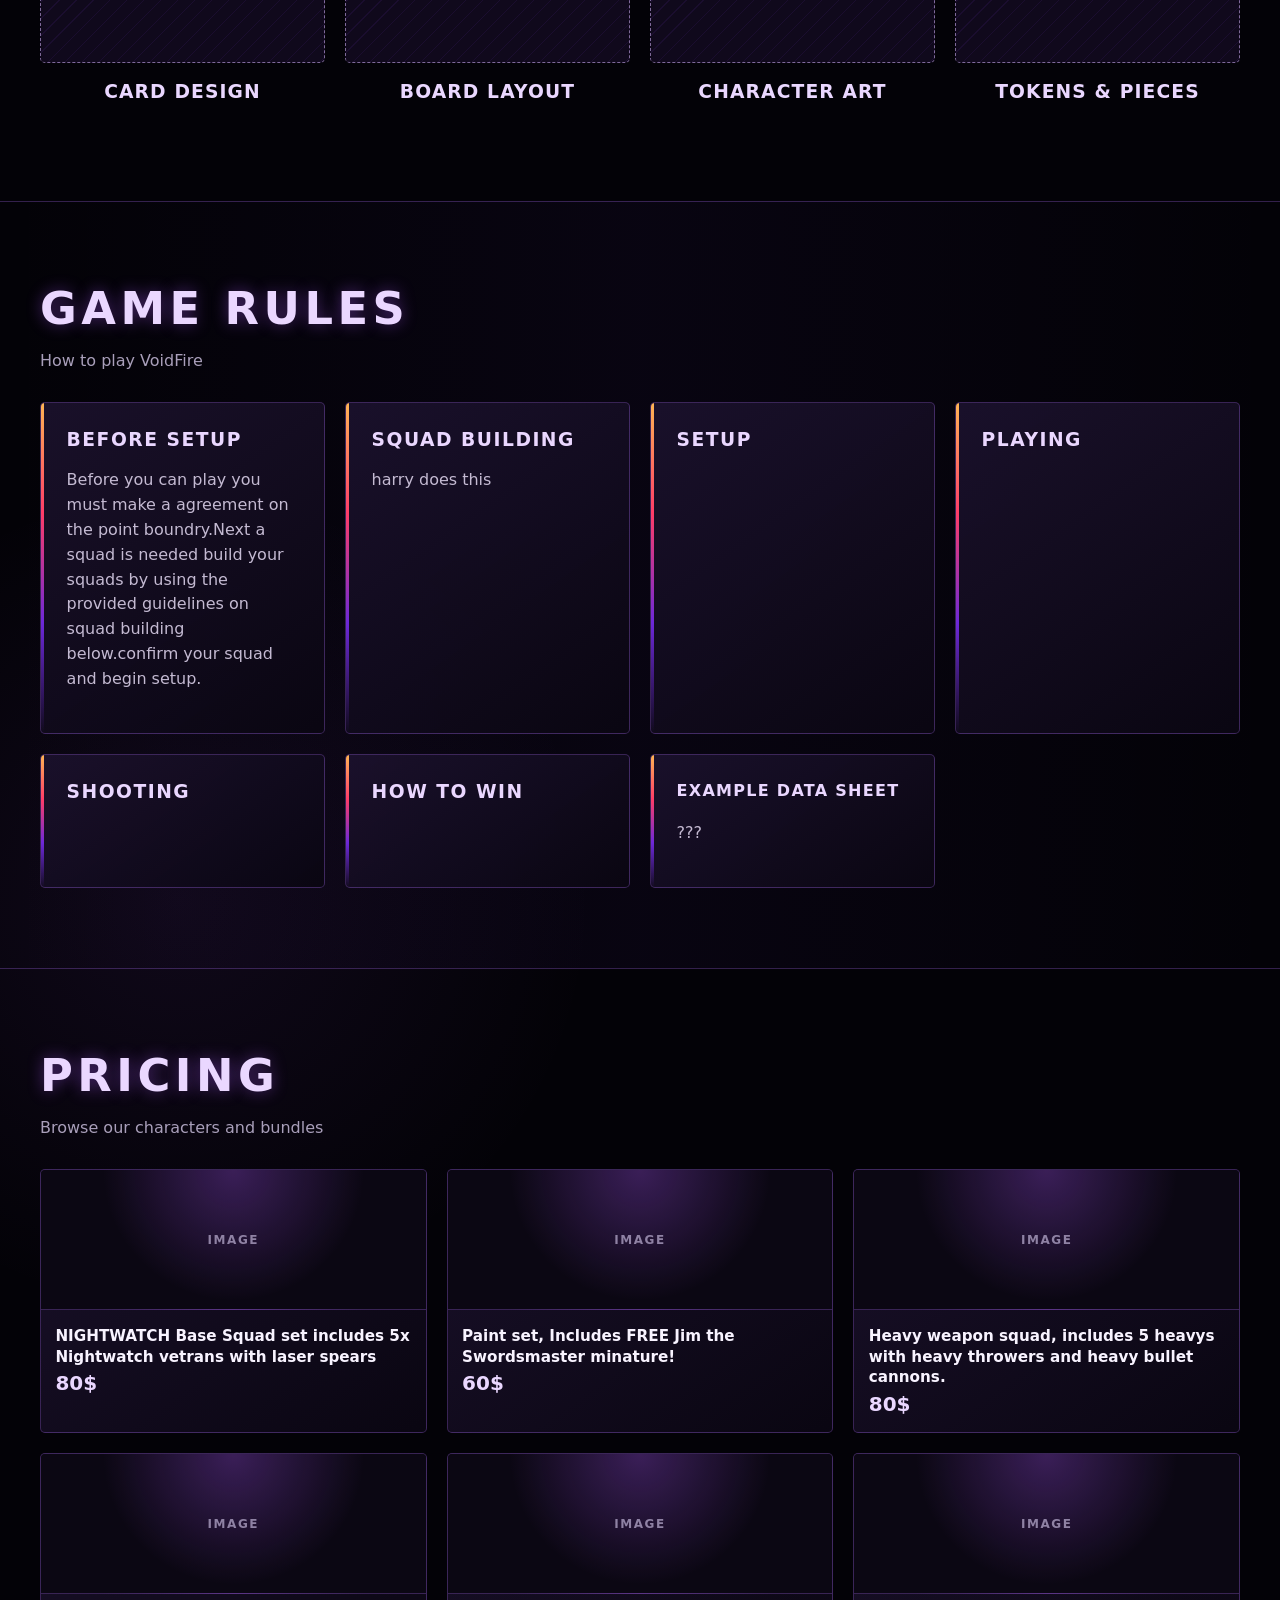
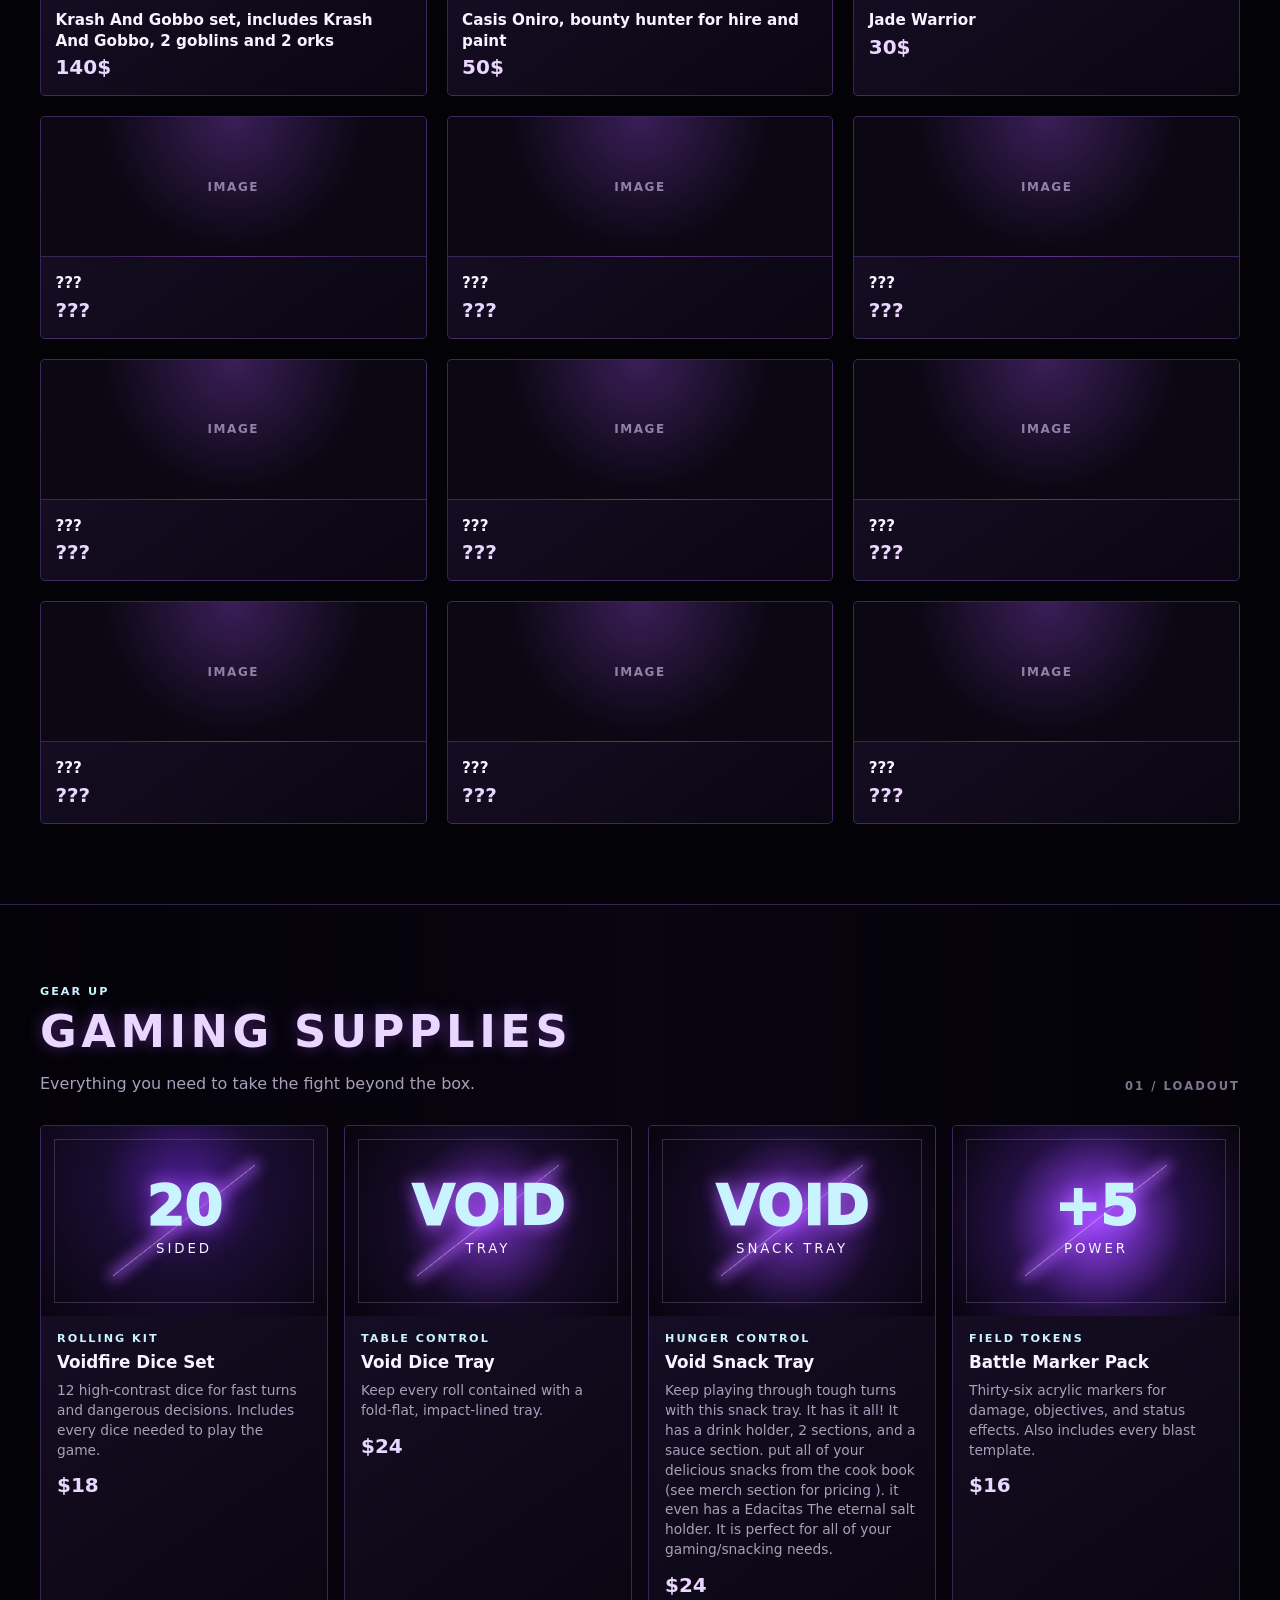
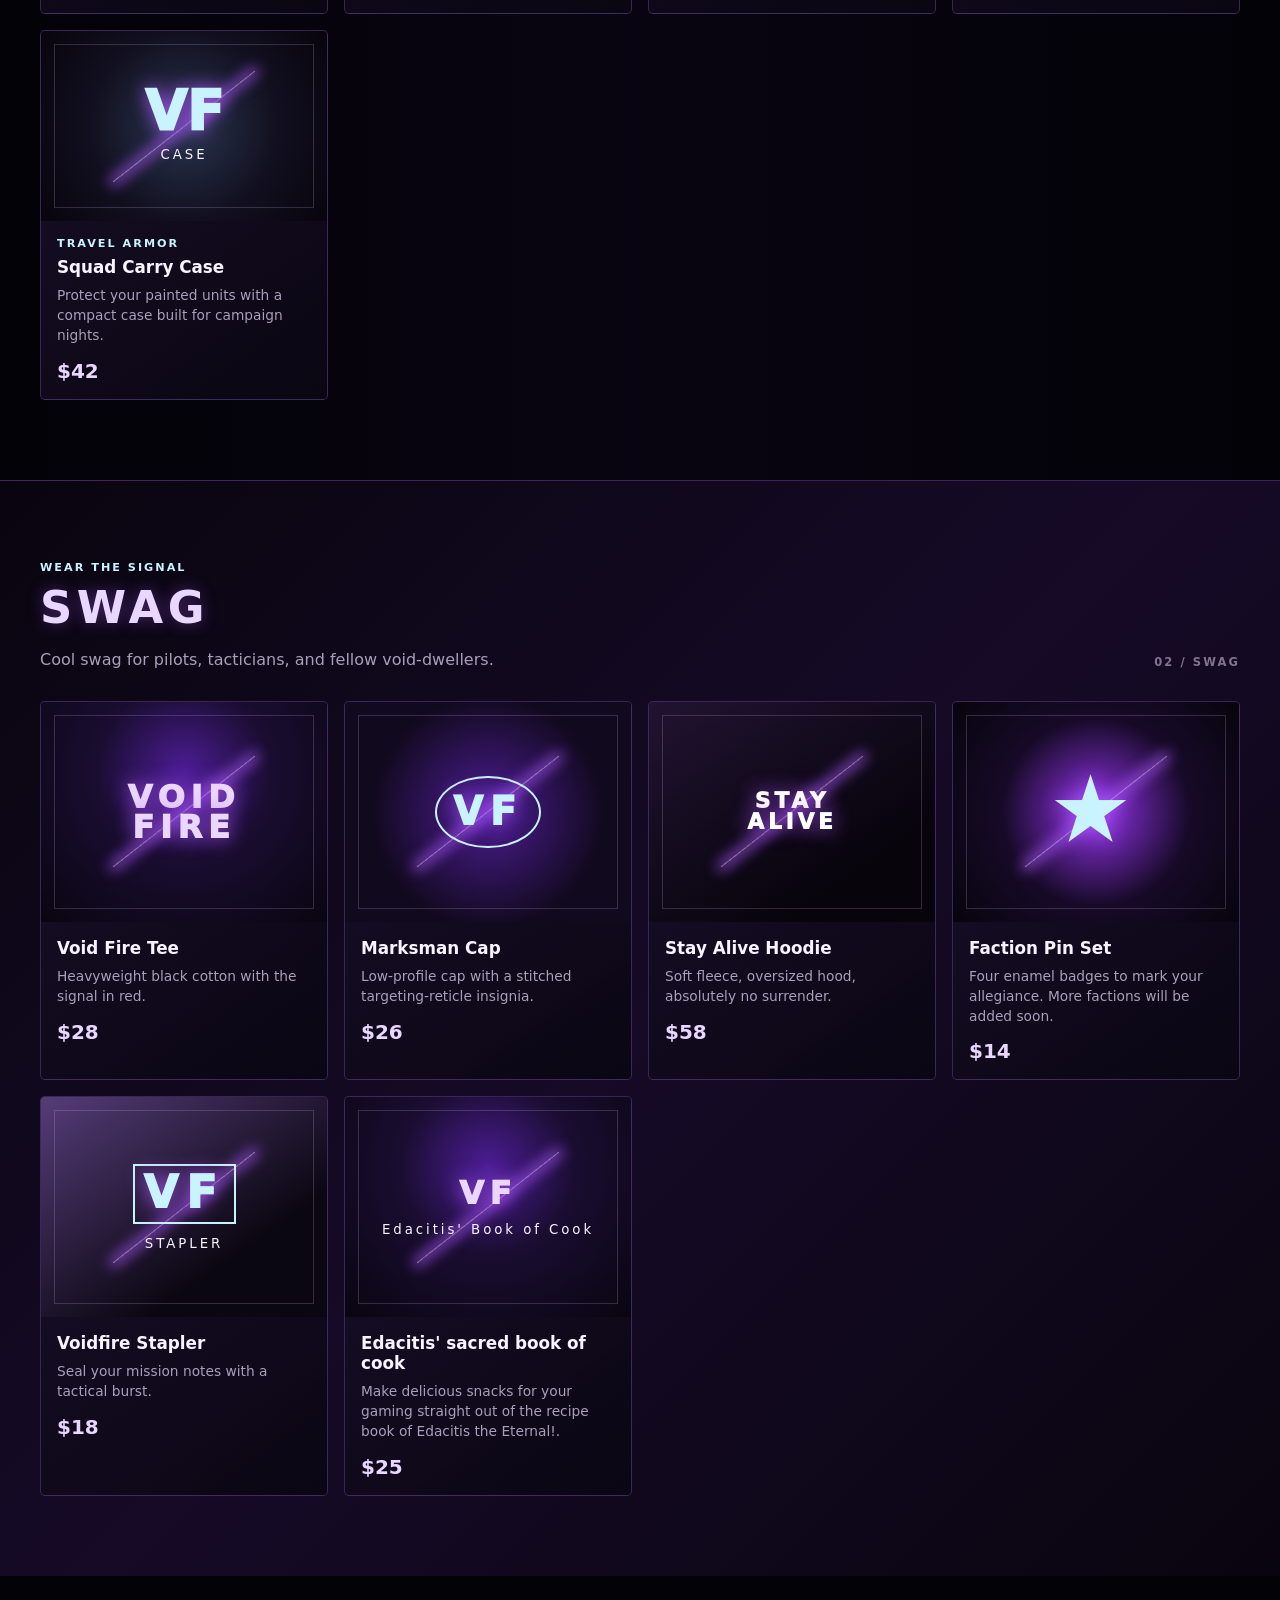
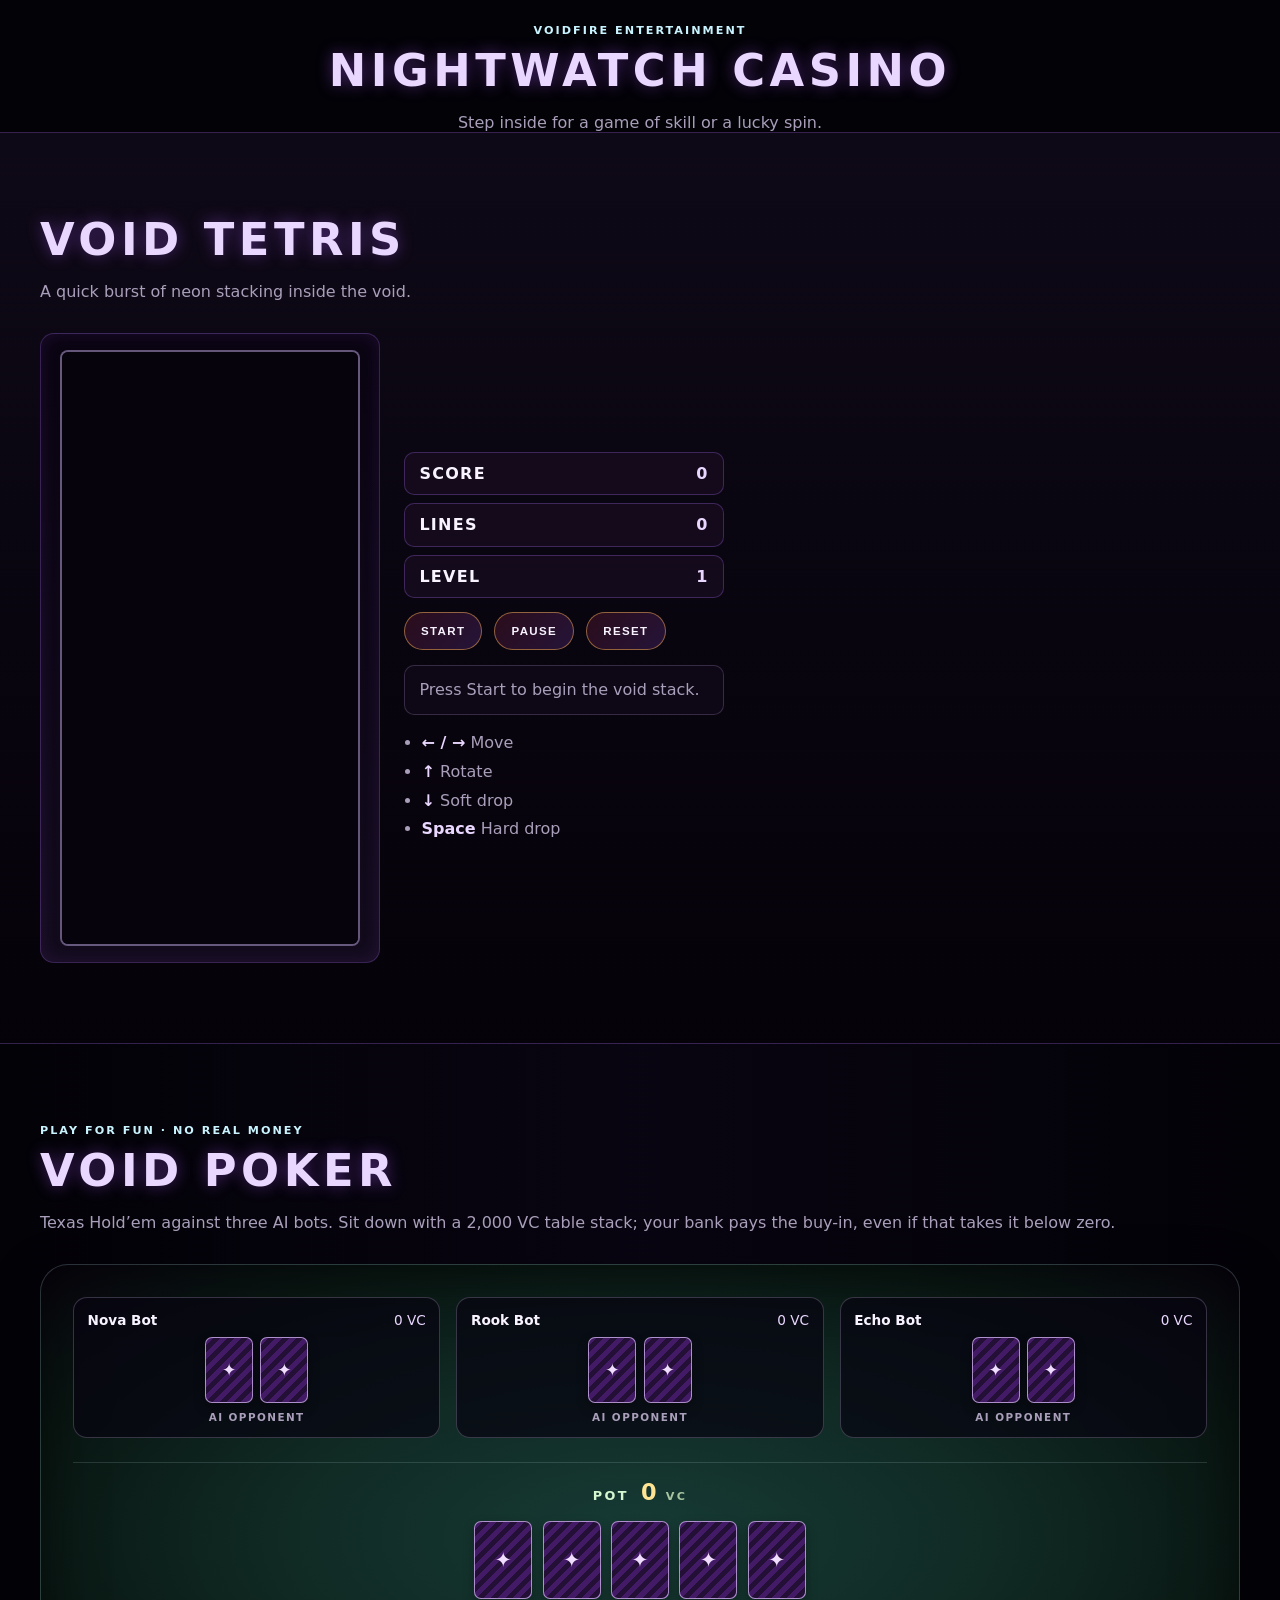
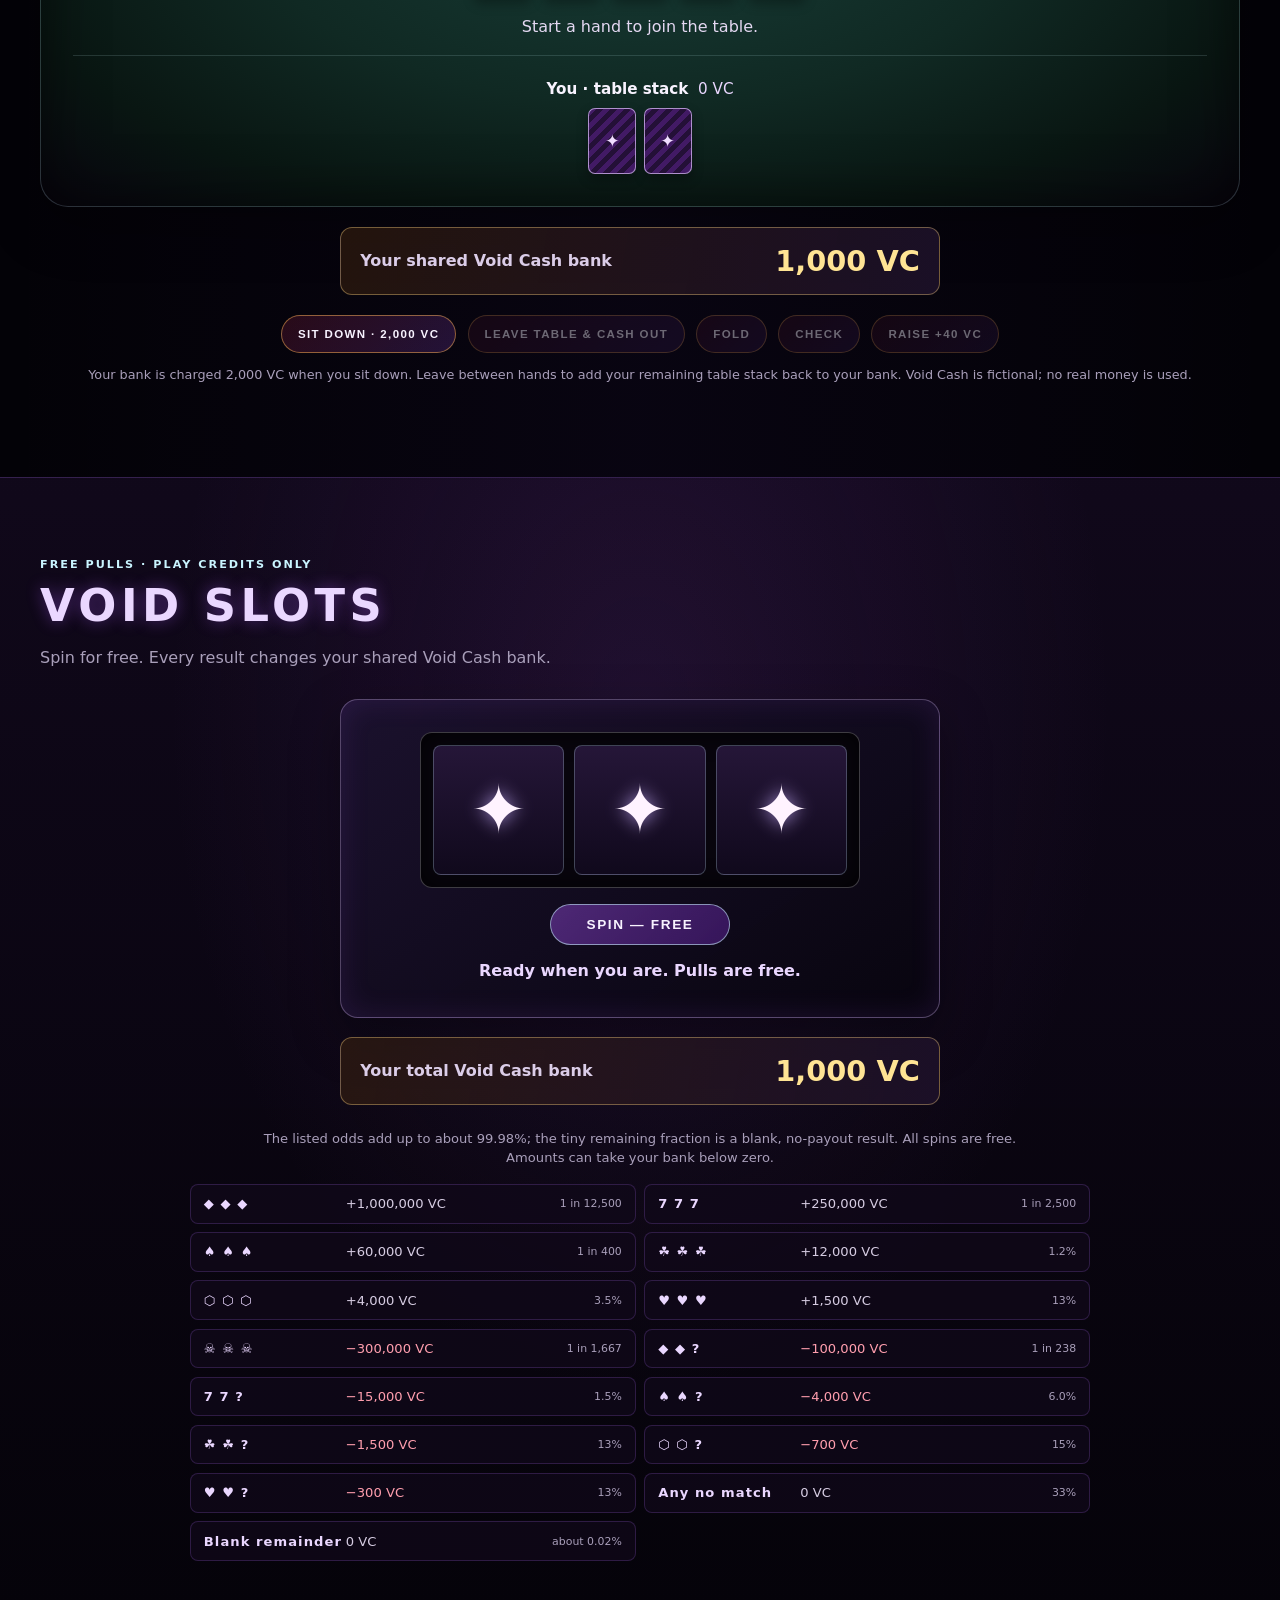
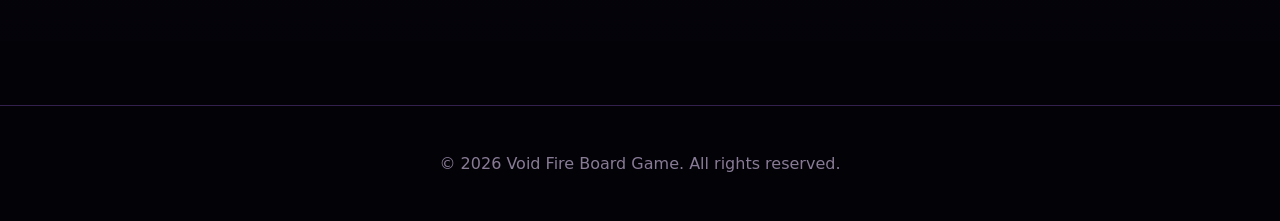
==== commit 7575add8: "casino" ====
--- a/index.html
+++ b/index.html
@@ -27,6 +27,7 @@
         <li><a href="#pricing">Pricing</a></li>
         <li><a href="#supplies">Supplies</a></li>
         <li><a href="#merchandise">Swag</a></li>
+        <li><a href="#nightwatch-casino">Nightwatch Casino</a></li>
       </ul>
     </div>
   </nav>
@@ -135,38 +136,6 @@
         <div class="rule-box">
           <h4>EXAMPLE DATA SHEET</h4>
           <p>???</p>
-        </div>
-      </div>
-    </div>
-  </section>
-
-  <!-- TETRIS SECTION -->
-  <section id="tetris" class="section tetris-section">
-    <div class="container">
-      <h2 class="section-title">VOID TETRIS</h2>
-      <p class="section-desc">A quick burst of neon stacking inside the void.</p>
-      <div class="tetris-shell">
-        <div class="tetris-board-wrap">
-          <canvas id="tetris-canvas" width="300" height="600" aria-label="Voidfire Tetris board"></canvas>
-        </div>
-        <div class="tetris-panel">
-          <div class="tetris-scoreboard">
-            <div class="tetris-stat"><span>Score</span><span id="tetris-score">0</span></div>
-            <div class="tetris-stat"><span>Lines</span><span id="tetris-lines">0</span></div>
-            <div class="tetris-stat"><span>Level</span><span id="tetris-level">1</span></div>
-          </div>
-          <div class="tetris-controls">
-            <button id="tetris-start" class="tetris-btn" type="button">Start</button>
-            <button id="tetris-pause" class="tetris-btn" type="button">Pause</button>
-            <button id="tetris-reset" class="tetris-btn" type="button">Reset</button>
-          </div>
-          <div id="tetris-status" class="tetris-status">Press Start to begin the void stack.</div>
-          <ul class="tetris-legend">
-            <li><strong>← / →</strong> Move</li>
-            <li><strong>↑</strong> Rotate</li>
-            <li><strong>↓</strong> Soft drop</li>
-            <li><strong>Space</strong> Hard drop</li>
-          </ul>
         </div>
       </div>
     </div>
@@ -367,6 +336,124 @@
           
   </section>
 
+  <!-- NIGHTWATCH CASINO -->
+  <div id="nightwatch-casino" class="nightwatch-casino">
+    <header class="casino-heading">
+      <p class="eyebrow">VOIDFIRE ENTERTAINMENT</p>
+      <h2 class="section-title">NIGHTWATCH CASINO</h2>
+      <p class="section-desc">Step inside for a game of skill or a lucky spin.</p>
+    </header>
+    <section id="tetris" class="section tetris-section">
+      <div class="container">
+        <h2 class="section-title">VOID TETRIS</h2>
+        <p class="section-desc">A quick burst of neon stacking inside the void.</p>
+        <div class="tetris-shell">
+          <div class="tetris-board-wrap">
+            <canvas id="tetris-canvas" width="300" height="600" aria-label="Voidfire Tetris board"></canvas>
+          </div>
+          <div class="tetris-panel">
+            <div class="tetris-scoreboard">
+              <div class="tetris-stat"><span>Score</span><span id="tetris-score">0</span></div>
+              <div class="tetris-stat"><span>Lines</span><span id="tetris-lines">0</span></div>
+              <div class="tetris-stat"><span>Level</span><span id="tetris-level">1</span></div>
+            </div>
+            <div class="tetris-controls">
+              <button id="tetris-start" class="tetris-btn" type="button">Start</button>
+              <button id="tetris-pause" class="tetris-btn" type="button">Pause</button>
+              <button id="tetris-reset" class="tetris-btn" type="button">Reset</button>
+            </div>
+            <div id="tetris-status" class="tetris-status">Press Start to begin the void stack.</div>
+            <ul class="tetris-legend">
+              <li><strong>← / →</strong> Move</li>
+              <li><strong>↑</strong> Rotate</li>
+              <li><strong>↓</strong> Soft drop</li>
+              <li><strong>Space</strong> Hard drop</li>
+            </ul>
+          </div>
+        </div>
+      </div>
+    </section>
+
+    <section id="void-poker" class="section poker-section">
+      <div class="container">
+        <p class="eyebrow">PLAY FOR FUN · NO REAL MONEY</p>
+        <h2 class="section-title">VOID POKER</h2>
+        <p class="section-desc">Texas Hold’em against three AI bots. Sit down with a 2,000 VC table stack; your bank pays the buy-in, even if that takes it below zero.</p>
+        <div class="poker-table">
+          <div class="poker-opponents" id="poker-opponents" aria-live="polite"></div>
+          <div class="poker-center">
+            <div class="poker-pot">POT <strong id="poker-pot">0</strong> <span>VC</span></div>
+            <div id="poker-community" class="poker-cards poker-community" aria-label="Community cards"></div>
+            <div id="poker-message" class="poker-message" aria-live="polite">Start a hand to join the table.</div>
+          </div>
+          <div class="poker-player">
+            <div class="poker-player-info"><strong>You · table stack</strong><span id="poker-player-cash">0 VC</span></div>
+            <div id="poker-player-cards" class="poker-cards" aria-label="Your cards"></div>
+          </div>
+        </div>
+        <div class="void-bank poker-bank"><span>Your shared Void Cash bank</span><strong id="poker-bank-total">1,000 VC</strong></div>
+        <div class="poker-actions">
+          <button id="poker-new-hand" class="tetris-btn" type="button">Sit / Start Game</button>
+          <button id="poker-leave" class="tetris-btn" type="button" disabled>Leave Table & Cash Out</button>
+          <button id="poker-fold" class="tetris-btn" type="button" disabled>Fold</button>
+          <button id="poker-call" class="tetris-btn" type="button" disabled>Check</button>
+          <button id="poker-raise" class="tetris-btn" type="button" disabled>Raise +40 VC</button>
+        </div>
+        <p class="poker-footnote">Your bank is charged 2,000 VC when you sit down. Leave between hands to add your remaining table stack back to your bank. Void Cash is fictional; no real money is used.</p>
+      </div>
+    </section>
+
+    <section id="void-slots" class="section slots-section">
+      <div class="container">
+        <p class="eyebrow">FREE PULLS · PLAY CREDITS ONLY</p>
+        <h2 class="section-title">VOID SLOTS</h2>
+        <p class="section-desc">Spin for free. Every result changes your shared Void Cash bank.</p>
+        <div class="slots-machine">
+          <div class="slots-reels" aria-label="Slot machine result">
+            <span id="slot-reel-one" class="slot-reel">✦</span>
+            <span id="slot-reel-two" class="slot-reel">✦</span>
+            <span id="slot-reel-three" class="slot-reel">✦</span>
+          </div>
+          <button id="slots-spin" class="tetris-btn slots-spin" type="button">Spin — Free</button>
+          <p id="slots-result" class="slots-result" aria-live="polite">Ready when you are. Pulls are free.</p>
+        </div>
+        <div class="void-bank" aria-live="polite"><span>Your total Void Cash bank</span><strong id="void-cash-total">1,000 VC</strong></div>
+        <section id="debt-challenge" class="debt-challenge" hidden aria-labelledby="debt-title">
+          <p class="eyebrow">OVERDRAFT PENALTY</p>
+          <h3 id="debt-title">Math Challenge</h3>
+          <p id="debt-instructions" class="debt-instructions"></p>
+          <p id="debt-progress" class="debt-progress"></p>
+          <form id="debt-answer-form" class="debt-answer-form">
+            <label id="debt-question" for="debt-answer"></label>
+            <div class="debt-answer-controls">
+              <input id="debt-answer" name="answer" type="number" step="1" inputmode="numeric" autocomplete="off" required>
+              <button class="tetris-btn" type="submit">Answer</button>
+            </div>
+          </form>
+          <p id="debt-feedback" class="debt-feedback" aria-live="polite"></p>
+        </section>
+        <p class="slots-odds-note">The listed odds add up to about 99.98%; the tiny remaining fraction is a blank, no-payout result. All spins are free. Amounts can take your bank below zero.</p>
+        <div class="slots-odds" id="slots-odds">
+          <div class="slot-odds-row"><strong>◆ ◆ ◆</strong><span>+1,000,000 VC</span><small>1 in 12,500</small></div>
+          <div class="slot-odds-row"><strong>7 7 7</strong><span>+250,000 VC</span><small>1 in 2,500</small></div>
+          <div class="slot-odds-row"><strong>♠ ♠ ♠</strong><span>+60,000 VC</span><small>1 in 400</small></div>
+          <div class="slot-odds-row"><strong>☘ ☘ ☘</strong><span>+12,000 VC</span><small>1.2%</small></div>
+          <div class="slot-odds-row"><strong>⬡ ⬡ ⬡</strong><span>+4,000 VC</span><small>3.5%</small></div>
+          <div class="slot-odds-row"><strong>♥ ♥ ♥</strong><span>+1,500 VC</span><small>13%</small></div>
+          <div class="slot-odds-row slot-loss"><strong>☠ ☠ ☠</strong><span>−300,000 VC</span><small>1 in 1,667</small></div>
+          <div class="slot-odds-row slot-loss"><strong>◆ ◆ ?</strong><span>−100,000 VC</span><small>1 in 238</small></div>
+          <div class="slot-odds-row slot-loss"><strong>7 7 ?</strong><span>−15,000 VC</span><small>1.5%</small></div>
+          <div class="slot-odds-row slot-loss"><strong>♠ ♠ ?</strong><span>−4,000 VC</span><small>6.0%</small></div>
+          <div class="slot-odds-row slot-loss"><strong>☘ ☘ ?</strong><span>−1,500 VC</span><small>13%</small></div>
+          <div class="slot-odds-row slot-loss"><strong>⬡ ⬡ ?</strong><span>−700 VC</span><small>15%</small></div>
+          <div class="slot-odds-row slot-loss"><strong>♥ ♥ ?</strong><span>−300 VC</span><small>13%</small></div>
+          <div class="slot-odds-row"><strong>Any no match</strong><span>0 VC</span><small>33%</small></div>
+          <div class="slot-odds-row"><strong>Blank remainder</strong><span>0 VC</span><small>about 0.02%</small></div>
+        </div>
+      </div>
+    </section>
+  </div>
+
   <!-- FOOTER -->
   <footer class="footer">
     <p>&copy; 2026 Void Fire Board Game. All rights reserved.</p>
@@ -677,9 +764,537 @@
       }
     });
 
-    resetTetris();
+    currentPiece = null;
     statusEl.textContent = 'Press Start to begin the void stack.';
+    drawBoard();
     window.requestAnimationFrame(gameLoop);
+
+    // One shared fictional bank for poker and the free slot machine.
+    const voidCashStorageKey = 'voidfire-cash-bank';
+    const debtProgressStorageKey = 'voidfire-debt-questions-completed';
+    let voidCashBank = 1000;
+    let debtQuestionsCompleted = 0;
+    let debtQuestion = null;
+    let debtPenaltyActive = false;
+    try {
+      const savedBankValue = window.localStorage.getItem(voidCashStorageKey);
+      if (savedBankValue !== null) {
+        const savedBank = Number(savedBankValue);
+        if (Number.isFinite(savedBank)) voidCashBank = savedBank;
+      }
+      const savedProgress = Number(window.localStorage.getItem(debtProgressStorageKey));
+      if (Number.isFinite(savedProgress) && savedProgress > 0) debtQuestionsCompleted = Math.trunc(savedProgress);
+    } catch (error) {
+      // Local-file browser privacy settings may disable storage; the games still work for this visit.
+    }
+    const voidCashTotal = document.getElementById('void-cash-total');
+    const pokerBankTotal = document.getElementById('poker-bank-total');
+    const debtChallenge = document.getElementById('debt-challenge');
+    const debtInstructions = document.getElementById('debt-instructions');
+    const debtProgress = document.getElementById('debt-progress');
+    const debtQuestionLabel = document.getElementById('debt-question');
+    const debtAnswerInput = document.getElementById('debt-answer');
+    const debtFeedback = document.getElementById('debt-feedback');
+
+    function requiredDebtQuestions() {
+      return voidCashBank < 0 ? Math.ceil(Math.abs(Math.trunc(voidCashBank)) / 100) : 0;
+    }
+
+    function makeDebtQuestion() {
+      const operations = ['+', '−', '×', '÷'];
+      const operation = operations[Math.floor(Math.random() * operations.length)];
+      let first = Math.floor(Math.random() * 30) + 2;
+      let second = Math.floor(Math.random() * 20) + 2;
+      let answer;
+      if (operation === '+') answer = first + second;
+      if (operation === '−') {
+        if (second > first) [first, second] = [second, first];
+        answer = first - second;
+      }
+      if (operation === '×') {
+        first = Math.floor(Math.random() * 12) + 2;
+        second = Math.floor(Math.random() * 12) + 2;
+        answer = first * second;
+      }
+      if (operation === '÷') {
+        answer = Math.floor(Math.random() * 12) + 2;
+        second = Math.floor(Math.random() * 12) + 2;
+        first = answer * second;
+      }
+      return { text: `${first} ${operation} ${second} = ?`, answer };
+    }
+
+    function syncDebtChallenge() {
+      const required = requiredDebtQuestions();
+      if (!required) {
+        debtQuestionsCompleted = 0;
+        debtQuestion = null;
+      }
+      debtPenaltyActive = required > debtQuestionsCompleted;
+      debtChallenge.hidden = !required;
+
+      if (required) {
+        debtInstructions.textContent = `Your bank is ${Math.abs(Math.trunc(voidCashBank)).toLocaleString()} VC below zero. Complete ${required} questions total — one for each 100 VC of debt — to unlock new spins and poker games.`;
+        debtProgress.textContent = `Correct answers: ${Math.min(debtQuestionsCompleted, required)} / ${required}`;
+        document.getElementById('debt-answer-form').hidden = !debtPenaltyActive;
+        if (debtPenaltyActive) {
+          if (!debtQuestion) debtQuestion = makeDebtQuestion();
+          debtQuestionLabel.textContent = debtQuestion.text;
+        } else {
+          debtQuestionLabel.textContent = '';
+          debtFeedback.textContent = 'Challenge complete. New spins and poker games are unlocked.';
+        }
+      } else {
+        document.getElementById('debt-answer-form').hidden = false;
+        debtFeedback.textContent = '';
+      }
+
+      const slotsButton = document.getElementById('slots-spin');
+      if (slotsButton) slotsButton.disabled = debtPenaltyActive;
+      const pokerStartButton = document.getElementById('poker-new-hand');
+      if (pokerStartButton && !pokerSessionActive) pokerStartButton.disabled = debtPenaltyActive;
+      try {
+        window.localStorage.setItem(debtProgressStorageKey, String(debtQuestionsCompleted));
+      } catch (error) {
+        // Continue without persistence if browser storage is unavailable.
+      }
+    }
+
+    document.getElementById('debt-answer-form').addEventListener('submit', (event) => {
+      event.preventDefault();
+      if (!debtPenaltyActive || !debtQuestion) return;
+      const answer = Number(debtAnswerInput.value);
+      if (answer !== debtQuestion.answer) {
+        debtFeedback.textContent = 'Not quite — try another answer.';
+        debtAnswerInput.select();
+        return;
+      }
+
+      debtQuestionsCompleted += 1;
+      debtQuestion = null;
+      debtAnswerInput.value = '';
+      debtFeedback.textContent = debtQuestionsCompleted >= requiredDebtQuestions()
+        ? 'Challenge complete. New spins and poker games are unlocked.'
+        : 'Correct! Here comes the next question.';
+      syncDebtChallenge();
+      if (typeof renderPoker === 'function') renderPoker();
+      if (debtPenaltyActive) debtAnswerInput.focus();
+    });
+
+    function renderVoidCashBank() {
+      const formatted = `${Math.trunc(voidCashBank).toLocaleString()} VC`;
+      voidCashTotal.textContent = formatted;
+      pokerBankTotal.textContent = formatted;
+      syncDebtChallenge();
+      try {
+        window.localStorage.setItem(voidCashStorageKey, String(Math.trunc(voidCashBank)));
+      } catch (error) {
+        // Keep the current-session balance if storage is unavailable.
+      }
+    }
+
+    // Void Poker — play-only Texas Hold'em against three simple AI opponents.
+    const pokerNames = ['Nova Bot', 'Rook Bot', 'Echo Bot'];
+    const pokerPlayers = [{ name: 'You', cash: 0, human: true, folded: false, bet: 0, cards: [] },
+      ...pokerNames.map((name) => ({ name, cash: 0, human: false, folded: false, bet: 0, cards: [] }))];
+    const pokerOpponents = document.getElementById('poker-opponents');
+    const pokerCommunity = document.getElementById('poker-community');
+    const pokerPlayerCards = document.getElementById('poker-player-cards');
+    const pokerPot = document.getElementById('poker-pot');
+    const pokerMessage = document.getElementById('poker-message');
+    const pokerPlayerCash = document.getElementById('poker-player-cash');
+    const pokerCallButton = document.getElementById('poker-call');
+    const pokerRaiseButton = document.getElementById('poker-raise');
+    let pokerDeck = [];
+    let pokerBoard = [];
+    let pokerPotValue = 0;
+    let pokerCurrentBet = 0;
+    let pokerHandActive = false;
+    let pokerSessionActive = false;
+    let pokerRound = 'pre-flop';
+
+    const pokerSuits = ['♠', '♥', '♦', '♣'];
+    const pokerRanks = [2, 3, 4, 5, 6, 7, 8, 9, 10, 11, 12, 13, 14];
+    const pokerRankLabels = { 11: 'J', 12: 'Q', 13: 'K', 14: 'A' };
+
+    function makePokerDeck() {
+      pokerDeck = pokerSuits.flatMap((suit) => pokerRanks.map((rank) => ({ suit, rank })));
+      for (let index = pokerDeck.length - 1; index > 0; index -= 1) {
+        const swapIndex = Math.floor(Math.random() * (index + 1));
+        [pokerDeck[index], pokerDeck[swapIndex]] = [pokerDeck[swapIndex], pokerDeck[index]];
+      }
+    }
+
+    function drawPokerCard() {
+      return pokerDeck.pop();
+    }
+
+    function cardLabel(card) {
+      return `${pokerRankLabels[card.rank] || card.rank}${card.suit}`;
+    }
+
+    function makeCardElement(card, hidden = false) {
+      const element = document.createElement('span');
+      element.className = `poker-card${hidden ? ' poker-card-hidden' : ''}${card && ['♥', '♦'].includes(card.suit) ? ' poker-card-red' : ''}`;
+      element.textContent = hidden ? '✦' : cardLabel(card);
+      element.setAttribute('aria-label', hidden ? 'Face-down card' : cardLabel(card));
+      return element;
+    }
+
+    function renderPoker() {
+      pokerOpponents.replaceChildren();
+      pokerPlayers.slice(1).forEach((player) => {
+        const seat = document.createElement('div');
+        seat.className = `poker-seat${player.folded ? ' poker-folded' : ''}`;
+        const heading = document.createElement('div');
+        heading.className = 'poker-seat-heading';
+        heading.innerHTML = `<strong>${player.name}</strong><span>${player.cash.toLocaleString()} VC</span>`;
+        const cards = document.createElement('div');
+        cards.className = 'poker-cards poker-bot-cards';
+        player.cards.forEach((card) => cards.append(makeCardElement(card, pokerHandActive && !player.folded)));
+        if (!player.cards.length) {
+          cards.append(makeCardElement(null, true), makeCardElement(null, true));
+        }
+        const note = document.createElement('small');
+        note.textContent = player.folded ? 'FOLDED' : player.bet ? `BET ${player.bet} VC` : 'AI OPPONENT';
+        seat.append(heading, cards, note);
+        pokerOpponents.append(seat);
+      });
+
+      pokerCommunity.replaceChildren();
+      for (let index = 0; index < 5; index += 1) {
+        pokerCommunity.append(pokerBoard[index] ? makeCardElement(pokerBoard[index]) : makeCardElement(null, true));
+      }
+      pokerPlayerCards.replaceChildren();
+      pokerPlayers[0].cards.forEach((card) => pokerPlayerCards.append(makeCardElement(card)));
+      if (!pokerPlayers[0].cards.length) pokerPlayerCards.append(makeCardElement(null, true), makeCardElement(null, true));
+      pokerPot.textContent = pokerPotValue.toLocaleString();
+      pokerPlayerCash.textContent = `${pokerPlayers[0].cash.toLocaleString()} VC`;
+      document.getElementById('poker-new-hand').textContent = pokerSessionActive ? 'Deal Next Hand' : 'Sit Down · 2,000 VC';
+      document.getElementById('poker-new-hand').disabled = pokerHandActive || debtPenaltyActive || (pokerSessionActive && pokerPlayers[0].cash <= 0);
+      document.getElementById('poker-leave').disabled = !pokerSessionActive || pokerHandActive;
+      pokerCallButton.textContent = pokerCurrentBet > pokerPlayers[0].bet ? `Call ${pokerCurrentBet - pokerPlayers[0].bet} VC` : 'Check';
+      const canAct = pokerHandActive && !pokerPlayers[0].folded;
+      document.getElementById('poker-fold').disabled = !canAct;
+      pokerCallButton.disabled = !canAct;
+      pokerRaiseButton.disabled = !canAct || pokerPlayers[0].cash <= pokerCurrentBet - pokerPlayers[0].bet;
+    }
+
+    function bestFive(cards) {
+      let best = null;
+      function choose(start, selected) {
+        if (selected.length === 5) {
+          const result = rankFive(selected);
+          if (!best || comparePokerRanks(result, best) > 0) best = result;
+          return;
+        }
+        for (let index = start; index <= cards.length - (5 - selected.length); index += 1) {
+          choose(index + 1, [...selected, cards[index]]);
+        }
+      }
+      choose(0, []);
+      return best || [0, 0];
+    }
+
+    function rankFive(cards) {
+      const values = cards.map((card) => card.rank).sort((a, b) => b - a);
+      const counts = new Map();
+      values.forEach((value) => counts.set(value, (counts.get(value) || 0) + 1));
+      const groups = [...counts].sort((a, b) => b[1] - a[1] || b[0] - a[0]);
+      const flush = cards.every((card) => card.suit === cards[0].suit);
+      const unique = [...new Set(values)];
+      if (unique[0] === 14) unique.push(1);
+      let straightHigh = 0;
+      for (let index = 0; index <= unique.length - 5; index += 1) {
+        if (unique[index] - unique[index + 4] === 4) { straightHigh = unique[index]; break; }
+      }
+      if (flush && straightHigh) return [8, straightHigh];
+      if (groups[0][1] === 4) return [7, groups[0][0], groups[1][0]];
+      if (groups[0][1] === 3 && groups[1][1] === 2) return [6, groups[0][0], groups[1][0]];
+      if (flush) return [5, ...values];
+      if (straightHigh) return [4, straightHigh];
+      if (groups[0][1] === 3) return [3, groups[0][0], ...groups.slice(1).map((group) => group[0]).sort((a, b) => b - a)];
+      if (groups[0][1] === 2 && groups[1][1] === 2) return [2, groups[0][0], groups[1][0], groups[2][0]];
+      if (groups[0][1] === 2) return [1, groups[0][0], ...groups.slice(1).map((group) => group[0]).sort((a, b) => b - a)];
+      return [0, ...values];
+    }
+
+    function comparePokerRanks(first, second) {
+      for (let index = 0; index < Math.max(first.length, second.length); index += 1) {
+        const difference = (first[index] || 0) - (second[index] || 0);
+        if (difference) return difference;
+      }
+      return 0;
+    }
+
+    function pokerHandName(rank) {
+      return ['high card', 'one pair', 'two pair', 'three of a kind', 'straight', 'flush', 'full house', 'four of a kind', 'straight flush'][rank[0]];
+    }
+
+    function putPokerChips(player, amount) {
+      const chips = Math.max(0, Math.min(amount, player.cash));
+      player.cash -= chips;
+      player.bet += chips;
+      pokerPotValue += chips;
+      return chips;
+    }
+
+    function activePokerPlayers() {
+      return pokerPlayers.filter((player) => !player.folded && player.cards.length > 0);
+    }
+
+    function awardPokerPot(winners, reason) {
+      if (!winners.length) return;
+      const share = Math.floor(pokerPotValue / winners.length);
+      let remainder = pokerPotValue - share * winners.length;
+      winners.forEach((player) => {
+        const winnings = share + (remainder > 0 ? 1 : 0);
+        remainder -= remainder > 0 ? 1 : 0;
+        player.cash += winnings;
+      });
+      pokerMessage.textContent = `${reason} ${winners.map((player) => player.name).join(' & ')} win ${pokerPotValue.toLocaleString()} VC.`;
+      pokerPotValue = 0;
+      pokerHandActive = false;
+      pokerPlayers.forEach((player) => { player.bet = 0; });
+      renderPoker();
+      const botsBusted = pokerPlayers.slice(1).every((bot) => bot.cash <= 0);
+      if (botsBusted || pokerPlayers[0].cash <= 0) {
+        window.setTimeout(() => cashOutPoker(botsBusted ? 'All the bots are out of chips.' : 'Your table stack is empty.'), 900);
+      }
+    }
+
+    function resolvePokerShowdown() {
+      const contenders = activePokerPlayers();
+      if (contenders.length === 1) {
+        awardPokerPot(contenders, 'Everyone else folded.');
+        return;
+      }
+      while (pokerBoard.length < 5) pokerBoard.push(drawPokerCard());
+      const ranked = contenders.map((player) => ({ player, rank: bestFive([...player.cards, ...pokerBoard]) }));
+      ranked.sort((a, b) => comparePokerRanks(b.rank, a.rank));
+      const winningRank = ranked[0].rank;
+      const winners = ranked.filter((entry) => comparePokerRanks(entry.rank, winningRank) === 0).map((entry) => entry.player);
+      const labels = winners.map((player) => `${player.name} (${pokerHandName(winningRank)})`).join(' & ');
+      pokerHandActive = false;
+      awardPokerPot(winners, `Showdown: ${labels}.`);
+    }
+
+    function botStrength(player) {
+      if (pokerBoard.length >= 3) {
+        const rank = bestFive([...player.cards, ...pokerBoard]);
+        return Math.min(1, rank[0] / 8 + (rank[1] || 0) / 100);
+      }
+      const [first, second] = player.cards.map((card) => card.rank).sort((a, b) => b - a);
+      return (first === second ? 0.58 + first / 100 : 0.28 + first / 40 + second / 150);
+    }
+
+    function runPokerBots() {
+      for (const bot of pokerPlayers.slice(1)) {
+        if (bot.folded || !bot.cards.length || bot.cash <= 0) continue;
+        const callAmount = Math.max(0, pokerCurrentBet - bot.bet);
+        const strength = botStrength(bot);
+        if (callAmount > bot.cash || (callAmount > 0 && strength < 0.34 + Math.random() * 0.22)) {
+          bot.folded = true;
+          continue;
+        }
+        if (callAmount > 0) putPokerChips(bot, callAmount);
+      }
+      const botsStillIn = pokerPlayers.slice(1).some((bot) => bot.cards.length && !bot.folded);
+      if (!botsStillIn) {
+        const lastBot = pokerPlayers.slice(1).filter((bot) => bot.cards.length).sort((a, b) => b.cash - a.cash)[0];
+        if (lastBot) lastBot.folded = false;
+      }
+    }
+
+    function finishPokerStreet() {
+      const contenders = activePokerPlayers();
+      if (contenders.length <= 1) {
+        resolvePokerShowdown();
+        return;
+      }
+      if (pokerRound === 'river') {
+        resolvePokerShowdown();
+        return;
+      }
+      if (pokerRound === 'pre-flop') {
+        pokerBoard.push(drawPokerCard(), drawPokerCard(), drawPokerCard());
+        pokerRound = 'flop';
+      } else if (pokerRound === 'flop') {
+        pokerBoard.push(drawPokerCard());
+        pokerRound = 'turn';
+      } else if (pokerRound === 'turn') {
+        pokerBoard.push(drawPokerCard());
+        pokerRound = 'river';
+      }
+      pokerPlayers.forEach((player) => { player.bet = 0; });
+      pokerCurrentBet = 0;
+      pokerMessage.textContent = `${pokerRound.toUpperCase()}: your action.`;
+      renderPoker();
+    }
+
+    function pokerPlayerAction(action) {
+      if (!pokerHandActive) return;
+      const player = pokerPlayers[0];
+      const callAmount = Math.max(0, pokerCurrentBet - player.bet);
+      if (action === 'fold') {
+        player.folded = true;
+      } else if (action === 'raise') {
+        const paid = putPokerChips(player, callAmount + 40);
+        pokerCurrentBet = player.bet;
+        if (paid <= callAmount) pokerMessage.textContent = 'You called all-in.';
+      } else if (callAmount > 0) {
+        putPokerChips(player, callAmount);
+      }
+
+      runPokerBots();
+      if (activePokerPlayers().length <= 1 || player.folded) {
+        resolvePokerShowdown();
+        return;
+      }
+      finishPokerStreet();
+    }
+
+    function startPokerHand() {
+      if (debtPenaltyActive && !pokerSessionActive) {
+        pokerMessage.textContent = 'Complete your Void Cash math challenge before starting poker.';
+        return;
+      }
+      if (!pokerSessionActive) {
+        voidCashBank -= 2000;
+        pokerPlayers[0].cash = 2000;
+        pokerPlayers.slice(1).forEach((bot) => { bot.cash = 2000; });
+        pokerSessionActive = true;
+        renderVoidCashBank();
+      } else if (pokerPlayers[0].cash <= 0) {
+        pokerMessage.textContent = 'Your table stack is empty. Cash out or reset your bank.';
+        return;
+      }
+      pokerPlayers.forEach((player) => {
+        player.folded = false;
+        player.bet = 0;
+        player.cards = [];
+      });
+      makePokerDeck();
+      pokerBoard = [];
+      pokerPotValue = 0;
+      pokerCurrentBet = 0;
+      pokerRound = 'pre-flop';
+      pokerPlayers.forEach((player) => {
+        if (player.cash > 0) player.cards = [drawPokerCard(), drawPokerCard()];
+      });
+      putPokerChips(pokerPlayers[0], 10);
+      const blind = putPokerChips(pokerPlayers[1], 20);
+      pokerCurrentBet = blind;
+      pokerHandActive = true;
+      pokerMessage.textContent = 'Pre-flop: call, raise, or fold.';
+      renderPoker();
+    }
+
+    document.getElementById('poker-new-hand').addEventListener('click', startPokerHand);
+    function cashOutPoker(reason = 'You left the table.') {
+      if (!pokerSessionActive || pokerHandActive) return;
+      const tableStack = pokerPlayers[0].cash;
+      voidCashBank += tableStack;
+      pokerPlayers.forEach((player) => {
+        player.cash = 0;
+        player.cards = [];
+        player.bet = 0;
+        player.folded = false;
+      });
+      pokerBoard = [];
+      pokerPotValue = 0;
+      pokerCurrentBet = 0;
+      pokerSessionActive = false;
+      pokerMessage.textContent = `${reason} ${tableStack.toLocaleString()} VC returned to your bank.`;
+      renderVoidCashBank();
+      renderPoker();
+    }
+    document.getElementById('poker-leave').addEventListener('click', () => cashOutPoker());
+    document.getElementById('poker-fold').addEventListener('click', () => pokerPlayerAction('fold'));
+    pokerCallButton.addEventListener('click', () => pokerPlayerAction('call'));
+    pokerRaiseButton.addEventListener('click', () => pokerPlayerAction('raise'));
+    renderVoidCashBank();
+    renderPoker();
+
+    // Void Slots — a free pull, with outcomes weighted to the supplied odds.
+    const slotReels = [
+      document.getElementById('slot-reel-one'),
+      document.getElementById('slot-reel-two'),
+      document.getElementById('slot-reel-three'),
+    ];
+    const slotSymbols = ['◆', '7', '♠', '☘', '⬡', '♥', '☠'];
+    const slotOutcomes = [
+      { pattern: ['◆', '◆', '◆'], payout: 1000000, chance: 1 / 12500, name: 'Void jackpot' },
+      { pattern: ['7', '7', '7'], payout: 250000, chance: 1 / 2500, name: 'Triple sevens' },
+      { pattern: ['♠', '♠', '♠'], payout: 60000, chance: 1 / 400, name: 'Triple spades' },
+      { pattern: ['☘', '☘', '☘'], payout: 12000, chance: 0.012, name: 'Triple clovers' },
+      { pattern: ['⬡', '⬡', '⬡'], payout: 4000, chance: 0.035, name: 'Triple hexes' },
+      { pattern: ['♥', '♥', '♥'], payout: 1500, chance: 0.13, name: 'Triple hearts' },
+      { pattern: ['☠', '☠', '☠'], payout: -300000, chance: 1 / 1667, name: 'Skull strike' },
+      { pair: '◆', payout: -100000, chance: 1 / 238, name: 'Diamond pair' },
+      { pair: '7', payout: -15000, chance: 0.015, name: 'Seven pair' },
+      { pair: '♠', payout: -4000, chance: 0.06, name: 'Spade pair' },
+      { pair: '☘', payout: -1500, chance: 0.13, name: 'Clover pair' },
+      { pair: '⬡', payout: -700, chance: 0.15, name: 'Hex pair' },
+      { pair: '♥', payout: -300, chance: 0.13, name: 'Heart pair' },
+      { pattern: null, payout: 0, chance: 0.33, name: 'No match' },
+    ];
+    const listedSlotChance = slotOutcomes.reduce((total, outcome) => total + outcome.chance, 0);
+    slotOutcomes.push({ pattern: null, payout: 0, chance: Math.max(0, 1 - listedSlotChance), name: 'Blank spin' });
+    const slotsSpinButton = document.getElementById('slots-spin');
+    const slotsResult = document.getElementById('slots-result');
+    let slotSpinTimer = null;
+
+    function makeSlotNoMatch() {
+      const symbols = [...slotSymbols].sort(() => Math.random() - 0.5).slice(0, 3);
+      return symbols;
+    }
+
+    function chooseSlotOutcome() {
+      const roll = Math.random();
+      let threshold = 0;
+      for (const outcome of slotOutcomes) {
+        threshold += outcome.chance;
+        if (roll < threshold) {
+          if (outcome.pattern) return { ...outcome, resultPattern: [...outcome.pattern] };
+          if (outcome.pair) {
+            const thirdOptions = slotSymbols.filter((symbol) => symbol !== outcome.pair);
+            return { ...outcome, resultPattern: [outcome.pair, outcome.pair, thirdOptions[Math.floor(Math.random() * thirdOptions.length)]] };
+          }
+          return { ...outcome, resultPattern: makeSlotNoMatch() };
+        }
+      }
+      return { pattern: null, payout: 0, name: 'Blank spin', resultPattern: makeSlotNoMatch() };
+    }
+
+    slotsSpinButton.addEventListener('click', () => {
+      if (debtPenaltyActive) {
+        slotsResult.textContent = 'Complete your Void Cash math challenge before spinning again.';
+        return;
+      }
+      if (slotSpinTimer) return;
+      const outcome = chooseSlotOutcome();
+      slotsSpinButton.disabled = true;
+      slotsResult.textContent = 'The reels are turning…';
+      document.querySelector('.slots-reels').classList.add('spinning');
+      slotSpinTimer = window.setInterval(() => {
+        slotReels.forEach((reel) => { reel.textContent = slotSymbols[Math.floor(Math.random() * slotSymbols.length)]; });
+      }, 75);
+
+      window.setTimeout(() => {
+        window.clearInterval(slotSpinTimer);
+        slotSpinTimer = null;
+        slotReels.forEach((reel, index) => { reel.textContent = outcome.resultPattern[index]; });
+        document.querySelector('.slots-reels').classList.remove('spinning');
+        voidCashBank += outcome.payout;
+        renderVoidCashBank();
+        const amount = outcome.payout > 0 ? `+${outcome.payout.toLocaleString()}` : outcome.payout.toLocaleString();
+        const outcomeText = outcome.payout === 0 ? `${outcome.name}: no change.` : `${outcome.name}: ${amount} VC.`;
+        slotsResult.textContent = `${outcomeText} Bank: ${Math.trunc(voidCashBank).toLocaleString()} VC.`;
+        slotsSpinButton.disabled = false;
+      }, 650);
+    });
+    renderVoidCashBank();
 
     if (document.querySelector('#roll-button')) {
     // Roll the Void
--- a/styles.css
+++ b/styles.css
@@ -76,6 +76,66 @@
 .tetris-legend { margin: 0; padding-left: 1.1rem; color: var(--muted); line-height: 1.8; }
 .tetris-legend strong { color: var(--plasma); }
 
+/* VOID POKER */
+#nightwatch-casino { scroll-margin-top: 1rem; }
+.casino-heading { padding: 3rem 2rem 0; text-align: center; }
+.casino-heading .section-desc { margin-bottom: 0; }
+.poker-section { background: radial-gradient(ellipse at 50% 45%, rgba(71,28,103,.22), transparent 58%), linear-gradient(180deg, rgba(5,3,10,.85), rgba(18,9,28,.9)); }
+.poker-table { display: grid; gap: 1.5rem; padding: clamp(1rem, 3vw, 2rem); border: 1px solid rgba(201,244,255,.18); border-radius: 28px; background: radial-gradient(ellipse at center, #173b35 0%, #102923 44%, #091612 75%, #08040e 100%); box-shadow: inset 0 0 60px rgba(0,0,0,.55), 0 18px 55px rgba(0,0,0,.3); }
+.poker-opponents { display: grid; grid-template-columns: repeat(3, minmax(0, 1fr)); gap: 1rem; }
+.poker-seat { display: grid; justify-items: center; gap: .55rem; padding: .85rem; border: 1px solid rgba(226,207,255,.22); border-radius: 14px; background: rgba(8,5,17,.72); transition: opacity .2s, border-color .2s; }
+.poker-seat.poker-folded { opacity: .5; border-color: rgba(255,61,104,.35); }
+.poker-seat-heading, .poker-player-info { display: flex; width: 100%; justify-content: space-between; gap: .6rem; color: var(--text); font-size: .85rem; }
+.poker-seat-heading span, .poker-player-info span { color: var(--plasma); white-space: nowrap; }
+.poker-seat small { color: var(--muted); font-size: .65rem; font-weight: 800; letter-spacing: .14em; }
+.poker-center { display: grid; justify-items: center; gap: 1rem; min-height: 150px; align-content: center; padding: 1rem; border-block: 1px solid rgba(201,244,255,.14); }
+.poker-pot { color: #d5f8d0; font-size: .8rem; font-weight: 900; letter-spacing: .18em; }
+.poker-pot strong { padding-left: .35rem; color: #ffe494; font-size: 1.4rem; }
+.poker-pot span { color: #a8c4a0; font-size: .7rem; }
+.poker-cards { display: flex; justify-content: center; gap: .45rem; min-height: 66px; }
+.poker-card { display: grid; place-items: center; width: 48px; height: 66px; border: 1px solid rgba(255,255,255,.7); border-radius: 7px; background: linear-gradient(145deg, #fff, #e9e3ef); color: #23182e; font-size: 1.1rem; font-weight: 900; box-shadow: 0 5px 12px rgba(0,0,0,.3); }
+.poker-card-red { color: #d42b55; }
+.poker-card-hidden { border-color: rgba(224,194,255,.7); background: repeating-linear-gradient(135deg, #421a65 0 5px, #241037 5px 10px); color: #f0ddff; }
+.poker-community { gap: clamp(.25rem, 1vw, .65rem); }
+.poker-community .poker-card { width: clamp(42px, 9vw, 58px); height: clamp(58px, 12vw, 78px); font-size: clamp(.95rem, 2vw, 1.3rem); }
+.poker-message { max-width: 44rem; min-height: 1.5rem; color: #e4d8f2; text-align: center; line-height: 1.45; }
+.poker-player { display: grid; justify-items: center; gap: .65rem; max-width: 300px; margin: 0 auto; }
+.poker-player-info { font-size: .95rem; }
+.poker-actions { display: flex; justify-content: center; flex-wrap: wrap; gap: .7rem; margin-top: 1.25rem; }
+.tetris-btn:disabled { cursor: not-allowed; opacity: .42; transform: none; box-shadow: none; }
+.poker-footnote { color: var(--muted); font-size: .8rem; line-height: 1.5; text-align: center; }
+
+/* VOID SLOTS */
+.slots-section { background: radial-gradient(ellipse at 50% 20%, rgba(105,49,142,.2), transparent 52%), linear-gradient(180deg, rgba(18,9,28,.9), rgba(5,3,10,.95)); }
+.slots-machine { display: grid; justify-items: center; gap: 1rem; max-width: 600px; margin: 0 auto; padding: clamp(1rem, 4vw, 2rem); border: 1px solid rgba(217,184,255,.35); border-radius: 18px; background: linear-gradient(145deg, rgba(28,18,46,.96), rgba(8,5,15,.98)); box-shadow: 0 18px 48px rgba(0,0,0,.34), inset 0 0 30px rgba(168,85,247,.12); }
+.slots-reels { display: grid; width: min(100%, 440px); grid-template-columns: repeat(3, minmax(0, 1fr)); gap: .65rem; padding: .75rem; border: 1px solid rgba(255,255,255,.22); border-radius: 12px; background: #08050d; box-shadow: inset 0 0 24px rgba(0,0,0,.8); }
+.slot-reel { display: grid; min-height: clamp(84px, 18vw, 130px); place-items: center; border: 1px solid rgba(201,244,255,.25); border-radius: 8px; background: linear-gradient(180deg, #251638, #10091c); color: #fff3ff; font-size: clamp(2.6rem, 8vw, 4.2rem); font-weight: 900; text-shadow: 0 0 18px rgba(201,175,255,.75); }
+.slots-reels.spinning .slot-reel { animation: slot-pulse .12s linear infinite alternate; }
+@keyframes slot-pulse { from { transform: translateY(-2px); filter: brightness(1.2); } to { transform: translateY(2px); filter: brightness(.8); } }
+.slots-spin { min-width: 180px; border-color: rgba(201,244,255,.56); background: linear-gradient(135deg, rgba(168,85,247,.4), rgba(61,24,102,.85)); font-size: .85rem; }
+.slots-result { min-height: 1.5rem; margin: 0; color: var(--plasma); font-weight: 700; text-align: center; }
+.void-bank { display: flex; justify-content: space-between; align-items: center; gap: 1rem; max-width: 600px; margin: 1.2rem auto; padding: 1rem 1.2rem; border: 1px solid rgba(255,212,128,.38); border-radius: 12px; background: linear-gradient(100deg, rgba(60,35,15,.55), rgba(29,17,41,.9)); }
+.void-bank span { color: #dbcde8; font-weight: 800; }
+.void-bank strong { color: #ffe494; font-size: clamp(1.2rem, 4vw, 1.8rem); font-variant-numeric: tabular-nums; text-align: right; }
+.debt-challenge { max-width: 600px; margin: 1.2rem auto; padding: 1.2rem; border: 1px solid rgba(255,106,133,.52); border-radius: 12px; background: linear-gradient(145deg, rgba(61,17,39,.85), rgba(20,8,29,.96)); box-shadow: 0 0 24px rgba(255,61,104,.1); }
+.debt-challenge[hidden] { display: none; }
+.debt-challenge h3 { margin: 0 0 .55rem; color: #ffd2dc; font-size: 1.35rem; letter-spacing: .08em; text-transform: uppercase; }
+.debt-instructions, .debt-progress { color: #d6c8df; line-height: 1.5; }
+.debt-progress { color: #ffe494; font-weight: 800; }
+.debt-answer-form { display: grid; gap: .7rem; }
+.debt-answer-form label { color: var(--plasma); font-size: 1.1rem; font-weight: 800; }
+.debt-answer-controls { display: flex; gap: .65rem; }
+.debt-answer-controls input { width: 100%; min-width: 0; padding: .75rem .85rem; border: 1px solid rgba(217,184,255,.4); border-radius: 8px; outline: none; background: rgba(7,4,12,.9); color: var(--text); font: inherit; }
+.debt-answer-controls input:focus { border-color: var(--flash); box-shadow: 0 0 0 3px rgba(201,244,255,.12); }
+.debt-feedback { min-height: 1.4rem; margin: .5rem 0 0; color: #ffe494; font-weight: 700; }
+.slots-odds-note { max-width: 760px; margin: 1.5rem auto 1rem; color: var(--muted); font-size: .82rem; line-height: 1.5; text-align: center; }
+.slots-odds { display: grid; grid-template-columns: repeat(2, minmax(0, 1fr)); gap: .55rem; max-width: 900px; margin: 0 auto; }
+.slot-odds-row { display: grid; grid-template-columns: minmax(90px, 1fr) 1.2fr minmax(90px, .8fr); align-items: center; gap: .5rem; padding: .7rem .8rem; border: 1px solid rgba(176,112,255,.2); border-radius: 8px; background: rgba(16,9,26,.75); font-size: .82rem; }
+.slot-odds-row strong { color: var(--plasma); letter-spacing: .08em; white-space: nowrap; }
+.slot-odds-row span { color: #d6cce2; }
+.slot-odds-row small { color: var(--muted); text-align: right; }
+.slot-loss span { color: #ff9eae; }
+
 /* SHOP + MERCH */
 .shop-section { background: linear-gradient(180deg, rgba(13,8,23,.78), rgba(5,3,10,.4)); }.shop-heading { display: flex; align-items: end; justify-content: space-between; gap: 2rem; margin-bottom: 2rem; }.shop-heading .section-desc { margin-bottom: 0; }
 .eyebrow, .item-type { margin: 0 0 .45rem; color: var(--flash); font-size: .7rem; font-weight: 900; letter-spacing: .18em; }.shop-mark { color: #81728f; font-size: .72rem; font-weight: 800; letter-spacing: .18em; white-space: nowrap; }
@@ -85,5 +145,5 @@
 .shop-item-body, .merch-item-body { padding: 1rem; }.shop-item h3, .merch-item h3, .Edacitis-Book_of_Cook h3 { margin: 0; color: var(--text); font-size: 1.05rem; }.shop-item p:not(.item-type), .merch-item p, .Edacitis-Book_of_Cook p { min-height: 2.5rem; margin: .55rem 0 .8rem; color: var(--muted); font-size: .86rem; line-height: 1.45; }.shop-item strong, .merch-item strong, .Edacitis-Book_of_Cook strong { color: var(--plasma); font-size: 1.25rem; }
 .merch-section { background: linear-gradient(135deg, #09050f, #160a27 50%, #09050f); }.merch-image { height: 220px; }.merch-image span { z-index: 1; color: var(--plasma); font-size: 2rem; font-weight: 950; letter-spacing: .18em; line-height: .95; text-align: center; text-shadow: 0 0 20px var(--purple); }.merch-cap { background: radial-gradient(circle, #4c1d95, #11091d 65%); }.merch-cap span { padding: 1rem; border: 2px solid var(--flash); border-radius: 50%; color: var(--flash); font-size: 2.4rem; }.merch-hoodie { background: linear-gradient(145deg, #211331, #07040c 75%); }.merch-hoodie span { color: #fff; font-size: 1.35rem; }.merch-pin { background: radial-gradient(circle, #9333ea, #170a28 52%, #07040c); }.merch-pin span { color: var(--flash); font-size: 5rem; }.merch-stapler { background: linear-gradient(145deg, #553c78, #0b0712 70%); }.merch-stapler span { padding: .35rem .55rem; border: 2px solid var(--flash); color: var(--flash); font-size: 2.8rem; line-height: 1; }
 .footer { margin-top: 4rem; padding: 2rem; border-top: 1px solid var(--line); color: #887b96; text-align: center; }
-@media (max-width: 768px) { .navbar { position: sticky; }.nav-container { flex-direction: row; align-items: center; gap: .7rem; padding: .7rem 1rem; overflow: hidden; }.nav-title { flex: 0 0 auto; font-size: 1.1rem; letter-spacing: 2px; }.nav-links { flex: 1 1 auto; justify-content: flex-end; gap: .2rem .65rem; flex-direction: row; flex-wrap: nowrap; overflow-x: auto; white-space: nowrap; font-size: .72rem; }.nav-links a { display: block; padding: .2rem; }.hero { margin-top: 0; padding-top: 4rem; min-height: 64vh; }.giant { font-size: clamp(42px, 16vw, 82px); }.cards-grid, .designs-gallery, .rules-content { grid-template-columns: 1fr; }.tetris-shell { grid-template-columns: 1fr; }.pricing-grid-temu { grid-template-columns: repeat(2, 1fr); }.shop-grid, .merch-grid { grid-template-columns: repeat(2, 1fr); }.shop-heading { align-items: flex-start; flex-direction: column; gap: .5rem; } }
-@media (max-width: 480px) { .pricing-grid-temu, .shop-grid, .merch-grid { grid-template-columns: 1fr; } }
+@media (max-width: 768px) { .navbar { position: sticky; }.nav-container { flex-direction: row; align-items: center; gap: .7rem; padding: .7rem 1rem; overflow: hidden; }.nav-title { flex: 0 0 auto; font-size: 1.1rem; letter-spacing: 2px; }.nav-links { flex: 1 1 auto; justify-content: flex-end; gap: .2rem .65rem; flex-direction: row; flex-wrap: nowrap; overflow-x: auto; white-space: nowrap; font-size: .72rem; }.nav-links a { display: block; padding: .2rem; }.hero { margin-top: 0; padding-top: 4rem; min-height: 64vh; }.giant { font-size: clamp(42px, 16vw, 82px); }.cards-grid, .designs-gallery, .rules-content { grid-template-columns: 1fr; }.tetris-shell { grid-template-columns: 1fr; }.poker-opponents { grid-template-columns: 1fr; }.poker-seat { grid-template-columns: 1fr 1fr; align-items: center; }.poker-seat small { grid-column: 1 / -1; }.pricing-grid-temu { grid-template-columns: repeat(2, 1fr); }.shop-grid, .merch-grid { grid-template-columns: repeat(2, 1fr); }.shop-heading { align-items: flex-start; flex-direction: column; gap: .5rem; } }
+@media (max-width: 480px) { .pricing-grid-temu, .shop-grid, .merch-grid, .slots-odds { grid-template-columns: 1fr; }.slot-odds-row { grid-template-columns: minmax(84px, 1fr) 1fr auto; padding-inline: .65rem; } }
